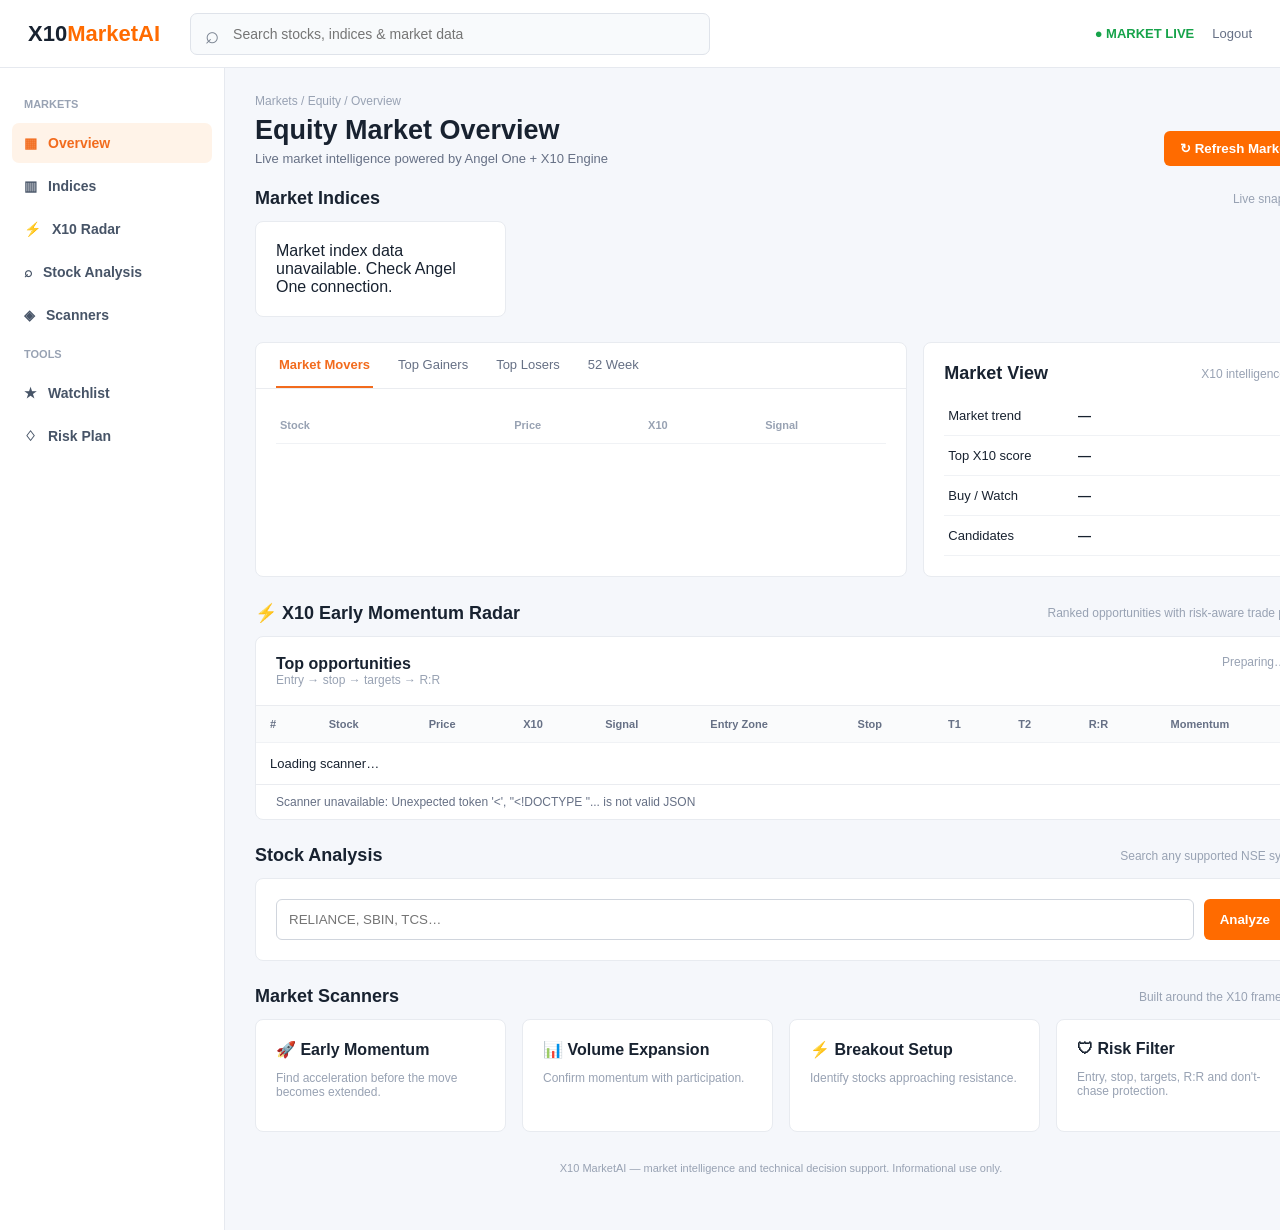
==== templates/index.html @ f9ea2cb7 "Redesign market overview UI with an Angel One-inspired equity-market layout" ====
<!DOCTYPE html>
<html lang="en">
<head>
<meta charset="UTF-8">
<meta name="viewport" content="width=device-width,initial-scale=1.0">
<title>X10 MarketAI — Markets</title>
<style>
*{box-sizing:border-box}body{margin:0;font-family:Inter,Arial,sans-serif;background:#f5f7fb;color:#182230}.topbar{height:68px;background:#fff;border-bottom:1px solid #e6e9ef;display:flex;align-items:center;padding:0 28px;gap:30px;position:sticky;top:0;z-index:30}.brand{font-size:22px;font-weight:900;white-space:nowrap}.brand span{color:#ff6b00}.search{flex:1;max-width:520px;position:relative}.search input{width:100%;padding:12px 15px 12px 42px;border:1px solid #dfe3ea;border-radius:7px;background:#f8fafc;font-size:14px}.search:before{content:'⌕';position:absolute;left:15px;top:8px;font-size:24px;color:#7b8492}.top-actions{display:flex;align-items:center;gap:18px;margin-left:auto;font-size:13px}.live{color:#16a34a;font-weight:800}.logout{color:#667085;text-decoration:none}.layout{display:grid;grid-template-columns:225px 1fr;min-height:calc(100vh - 68px)}.sidebar{background:#fff;border-right:1px solid #e6e9ef;padding:20px 12px}.nav-title{font-size:11px;text-transform:uppercase;color:#98a2b3;font-weight:800;padding:10px 12px}.nav a{display:flex;gap:11px;padding:12px;border-radius:7px;color:#475467;text-decoration:none;font-size:14px;font-weight:650;margin:3px 0}.nav a.active,.nav a:hover{background:#fff3e8;color:#f26b1d}.main{padding:26px 30px;max-width:1600px;width:100%;margin:auto}.crumb{font-size:12px;color:#98a2b3;margin-bottom:7px}.title-row{display:flex;align-items:end;justify-content:space-between;margin-bottom:22px}.title-row h1{font-size:27px;margin:0}.sub{color:#667085;font-size:13px;margin-top:5px}.btn{border:0;border-radius:6px;padding:10px 16px;background:#ff6b00;color:#fff;font-weight:800;cursor:pointer}.grid{display:grid;gap:16px}.indices{grid-template-columns:repeat(4,1fr)}.card{background:#fff;border:1px solid #e8ebf0;border-radius:8px}.index{padding:18px;cursor:pointer}.index:hover{border-color:#ffb27d;box-shadow:0 5px 20px rgba(31,41,55,.06)}.index-name{font-size:13px;font-weight:750;color:#475467}.index-price{font-size:23px;font-weight:850;margin:12px 0 5px}.change{font-size:13px;font-weight:800}.positive{color:#159447}.negative{color:#d92d20}.neutral{color:#667085}.index-foot{border-top:1px solid #f0f2f5;margin-top:14px;padding-top:11px;display:flex;justify-content:space-between;font-size:11px;color:#667085}.section{margin-top:25px}.section-head{display:flex;justify-content:space-between;align-items:center;margin-bottom:12px}.section-head h2{font-size:18px;margin:0}.muted{font-size:12px;color:#98a2b3}.market-grid{grid-template-columns:1.7fr 1fr}.panel{padding:20px}.tabs{display:flex;gap:22px;border-bottom:1px solid #eaecf0;margin:-20px -20px 18px;padding:0 20px}.tabs span{padding:14px 3px;font-size:13px;color:#667085;cursor:pointer}.tabs span.active{color:#f26b1d;border-bottom:2px solid #f26b1d;font-weight:800}.mini-list{display:grid;gap:0}.mini-row{display:grid;grid-template-columns:1.4fr .8fr .7fr .7fr;padding:12px 4px;border-bottom:1px solid #f0f2f5;font-size:13px;align-items:center}.mini-row.head{font-size:11px;color:#98a2b3;font-weight:700}.rank{font-weight:800}.x10{background:#fff;border:1px solid #e8ebf0;border-radius:8px;overflow:hidden}.x10-head{display:flex;justify-content:space-between;padding:18px 20px;border-bottom:1px solid #eaecf0}.x10-head h2{margin:0;font-size:18px}.table-wrap{overflow:auto}.table{width:100%;border-collapse:collapse;min-width:1050px}.table th{background:#fafbfc;color:#667085;font-size:11px;text-align:left;padding:12px 14px;font-weight:750}.table td{padding:13px 14px;border-top:1px solid #f0f2f5;font-size:13px;white-space:nowrap}.table tr:hover{background:#fffaf6}.stock{font-weight:800}.score{font-weight:900}.signal{font-weight:800}.buy{color:#159447}.watch{color:#b54708}.avoid{color:#d92d20}.wait{color:#6941c6}.price{font-weight:750}.entry{color:#2563eb;font-weight:750}.stop{color:#d92d20;font-weight:750}.target{color:#159447;font-weight:750}.scan-status{padding:10px 20px;color:#667085;font-size:12px;border-top:1px solid #eaecf0}.analysis{display:none}.analysis-grid{display:grid;grid-template-columns:repeat(4,1fr);gap:12px}.metric{padding:15px;background:#fafbfc;border:1px solid #eef0f3;border-radius:7px}.metric label{display:block;color:#98a2b3;font-size:11px;margin-bottom:7px}.metric b{font-size:17px}.trade{display:grid;grid-template-columns:repeat(6,1fr);gap:10px;margin:15px 0}.trade div{padding:14px;background:#fff8f2;border:1px solid #ffe1cb;border-radius:7px}.trade small{display:block;color:#667085;font-size:11px}.trade b{display:block;margin-top:5px}.chart{height:150px;background:#fafbfc;border-radius:7px;padding:10px;margin-top:12px}.searchbox{display:flex;gap:10px}.searchbox input{flex:1;padding:12px;border:1px solid #d0d5dd;border-radius:6px}.footer{text-align:center;color:#98a2b3;font-size:11px;padding:30px}
@media(max-width:1100px){.indices{grid-template-columns:repeat(2,1fr)}.market-grid{grid-template-columns:1fr}.layout{grid-template-columns:75px 1fr}.sidebar .label,.nav-title{display:none}.nav a{justify-content:center;font-size:19px}.analysis-grid{grid-template-columns:repeat(2,1fr)}.trade{grid-template-columns:repeat(3,1fr)}}
@media(max-width:700px){.topbar{padding:0 14px;gap:12px}.topbar .search{display:none}.brand{font-size:18px}.layout{display:block}.sidebar{display:none}.main{padding:18px 12px}.indices{grid-template-columns:1fr}.title-row{align-items:start;gap:12px;flex-direction:column}.analysis-grid,.trade{grid-template-columns:1fr}.top-actions{gap:8px}}
</style>
</head>
<body>
<header class="topbar"><div class="brand">X10<span>MarketAI</span></div><div class="search"><input id="global-search" placeholder="Search stocks, indices & market data" onkeydown="if(event.key==='Enter')quickAnalyze()"></div><div class="top-actions"><span id="market-live" class="live">● MARKET LIVE</span><a class="logout" href="/logout">Logout</a></div></header>
<div class="layout">
<aside class="sidebar"><div class="nav-title">Markets</div><nav class="nav"><a class="active" href="#overview">▦ <span class="label">Overview</span></a><a href="#indices">▥ <span class="label">Indices</span></a><a href="#x10">⚡ <span class="label">X10 Radar</span></a><a href="#analysis">⌕ <span class="label">Stock Analysis</span></a><a href="#scanners">◈ <span class="label">Scanners</span></a></nav><div class="nav-title">Tools</div><nav class="nav"><a href="#watchlist">★ <span class="label">Watchlist</span></a><a href="#risk">♢ <span class="label">Risk Plan</span></a></nav></aside>
<main class="main" id="overview">
<div class="crumb">Markets / Equity / Overview</div><div class="title-row"><div><h1>Equity Market Overview</h1><div class="sub">Live market intelligence powered by Angel One + X10 Engine</div></div><button class="btn" onclick="refreshAll()">↻ Refresh Market</button></div>
<section id="indices"><div class="section-head"><h2>Market Indices</h2><span class="muted">Live snapshot</span></div><div id="indices-box" class="grid indices"><div class="card index"><div class="index-name">Loading market data…</div></div></div></section>
<section class="section market-grid grid"><div class="card panel"><div class="tabs"><span class="active">Market Movers</span><span>Top Gainers</span><span>Top Losers</span><span>52 Week</span></div><div id="movers" class="mini-list"><div class="mini-row head"><span>Stock</span><span>Price</span><span>X10</span><span>Signal</span></div></div></div><div class="card panel" id="watchlist"><div class="section-head"><h2>Market View</h2><span class="muted">X10 intelligence</span></div><div id="market-view"><div class="mini-row"><span>Market trend</span><b>—</b></div><div class="mini-row"><span>Top X10 score</span><b>—</b></div><div class="mini-row"><span>Buy / Watch</span><b>—</b></div><div class="mini-row"><span>Candidates</span><b>—</b></div></div></div></section>
<section class="section" id="x10"><div class="section-head"><h2>⚡ X10 Early Momentum Radar</h2><span class="muted">Ranked opportunities with risk-aware trade plans</span></div><div class="x10"><div class="x10-head"><div><b>Top opportunities</b><div class="muted">Entry → stop → targets → R:R</div></div><span id="x10-count" class="muted">Preparing…</span></div><div class="table-wrap"><table class="table"><thead><tr><th>#</th><th>Stock</th><th>Price</th><th>X10</th><th>Signal</th><th>Entry Zone</th><th>Stop</th><th>T1</th><th>T2</th><th>R:R</th><th>Momentum</th></tr></thead><tbody id="x10-body"><tr><td colspan="11">Loading scanner…</td></tr></tbody></table></div><div id="scan-status" class="scan-status">Connecting to market scanner…</div></div></section>
<section class="section" id="analysis"><div class="section-head"><h2>Stock Analysis</h2><span class="muted">Search any supported NSE symbol</span></div><div class="card panel"><div class="searchbox"><input id="symbol" placeholder="RELIANCE, SBIN, TCS…" onkeydown="if(event.key==='Enter')analyzeStock()"><button class="btn" onclick="analyzeStock()">Analyze</button></div><div id="analysis-error" class="muted" style="display:none;margin-top:10px"></div><div id="analysis-content" class="analysis"></div></div></section>
<section class="section" id="scanners"><div class="section-head"><h2>Market Scanners</h2><span class="muted">Built around the X10 framework</span></div><div class="grid indices"><div class="card panel"><b>🚀 Early Momentum</b><p class="muted">Find acceleration before the move becomes extended.</p></div><div class="card panel"><b>📊 Volume Expansion</b><p class="muted">Confirm momentum with participation.</p></div><div class="card panel"><b>⚡ Breakout Setup</b><p class="muted">Identify stocks approaching resistance.</p></div><div class="card panel" id="risk"><b>🛡 Risk Filter</b><p class="muted">Entry, stop, targets, R:R and don't-chase protection.</p></div></div></section>
<div class="footer">X10 MarketAI — market intelligence and technical decision support. Informational use only.</div>
</main></div>
<script>
let stocks=[];const num=v=>Number.isFinite(Number(v))?Number(v).toFixed(2):'—';const cls=s=>{s=String(s||'').toUpperCase();return s.includes('BUY')?'buy':s.includes('WATCH')?'watch':s.includes('DON')?'wait':'avoid'};const bias=s=>String(s||'').toUpperCase()==='BULLISH'?'positive':String(s||'').toUpperCase()==='BEARISH'?'negative':'neutral';
function renderIndices(list){const box=document.getElementById('indices-box');box.innerHTML='';(list||[]).forEach(i=>{const d=document.createElement('div');d.className='card index';d.onclick=()=>showIndex(i);d.innerHTML=`<div class="index-name">${i.name||'Index'}</div><div class="index-price">${num(i.price)}</div><div class="change ${i.change>=0?'positive':'negative'}">${i.change>=0?'+':''}${num(i.change)} (${i.change_percent>=0?'+':''}${num(i.change_percent)}%)</div><div class="index-foot"><span>S ${num(i.support)}</span><span>R ${num(i.resistance)}</span><b class="${bias(i.bias)}">${i.bias||'—'}</b></div>`;box.appendChild(d)});if(!list?.length)box.innerHTML='<div class="card panel">Market index data unavailable. Check Angel One connection.</div>'}
function showIndex(i){document.getElementById('analysis-content').style.display='block';document.getElementById('analysis-content').innerHTML=`<h2>${i.name}</h2><div class="trade"><div><small>Current</small><b>${num(i.price)}</b></div><div><small>Change</small><b>${num(i.change)}</b></div><div><small>Support</small><b>${num(i.support)}</b></div><div><small>Resistance</small><b>${num(i.resistance)}</b></div><div><small>Bias</small><b class="${bias(i.bias)}">${i.bias||'NEUTRAL'}</b></div><div><small>Range</small><b>${num(Number(i.resistance)-Number(i.support))}</b></div></div><div class="chart"><b>Market Range</b><div style="margin-top:50px;border-top:4px solid #ffb27d;position:relative"><span style="position:absolute;left:2%;top:-11px">S</span><span style="position:absolute;left:48%;top:-11px">Current</span><span style="position:absolute;right:2%;top:-11px">R</span></div></div>`;document.getElementById('analysis').scrollIntoView({behavior:'smooth'})}
function renderStocks(list){stocks=list||[];const body=document.getElementById('x10-body');body.innerHTML='';stocks.slice(0,30).forEach((s,i)=>{const r=document.createElement('tr');r.onclick=()=>showStock(s);r.innerHTML=`<td>${i+1}</td><td><span class="stock">${s.name||s.symbol}</span><br><span class="muted">${s.symbol}</span></td><td class="price">₹${num(s.price)}</td><td class="score">${num(s.x10_score)}</td><td class="signal ${cls(s.signal)}">${s.signal||'—'}</td><td class="entry">₹${num(s.entry_low)}–₹${num(s.entry_high)}</td><td class="stop">₹${num(s.stop_loss)}</td><td class="target">₹${num(s.target_1||s.target)}</td><td class="target">₹${num(s.target_2)}</td><td>${num(s.risk_reward)}</td><td>${s.momentum||'—'}</td>`;body.appendChild(r)});document.getElementById('x10-count').textContent=`${stocks.length} candidates`;document.getElementById('movers').innerHTML='<div class="mini-row head"><span>Stock</span><span>Price</span><span>X10</span><span>Signal</span></div>'+stocks.slice(0,8).map(s=>`<div class="mini-row" style="cursor:pointer" data-symbol="${s.symbol}"><span class="rank">${s.symbol}</span><span>₹${num(s.price)}</span><span>${num(s.x10_score)}</span><span class="${cls(s.signal)}">${s.signal||'—'}</span></div>`).join('');document.querySelectorAll('#movers .mini-row[data-symbol]').forEach((row,i)=>row.onclick=()=>showStock(stocks[i]));document.getElementById('market-view').innerHTML=`<div class="mini-row"><span>Market trend</span><b>${stocks.filter(s=>String(s.trend).includes('Bullish')).length>stocks.length/2?'Bullish':'Mixed'}</b></div><div class="mini-row"><span>Top X10 score</span><b>${stocks.length?num(Math.max(...stocks.map(s=>Number(s.x10_score)||0))):'—'}</b></div><div class="mini-row"><span>Buy / Watch</span><b>${stocks.filter(s=>String(s.signal).includes('BUY')).length} / ${stocks.filter(s=>String(s.signal).includes('WATCH')).length}</b></div><div class="mini-row"><span>Candidates</span><b>${stocks.length}</b></div>`}
function showStock(s){document.getElementById('analysis-content').style.display='block';const fields=[['X10 Score',s.x10_score],['Technical Score',s.technical_score],['RSI',s.rsi],['MACD',s.macd],['ADX',s.adx],['Volume Ratio',s.volume_ratio],['Support',s.support],['Resistance',s.resistance]];document.getElementById('analysis-content').innerHTML=`<h2>${s.name||s.symbol} <span class="${cls(s.signal)}" style="font-size:13px">${s.signal||''}</span></h2><div class="muted">${s.symbol} · ${s.trend||'Neutral'} · ${s.momentum||'Neutral'}</div><div class="trade"><div><small>Entry Zone</small><b>₹${num(s.entry_low)}–₹${num(s.entry_high)}</b></div><div><small>Stop Loss</small><b>₹${num(s.stop_loss)}</b></div><div><small>Target 1</small><b>₹${num(s.target_1||s.target)}</b></div><div><small>Target 2</small><b>₹${num(s.target_2)}</b></div><div><small>Risk / Reward</small><b>${num(s.risk_reward)}</b></div><div><small>Don't Chase</small><b>${s.dont_chase?'YES':'NO'}</b></div></div><div class="analysis-grid">${fields.map(x=>`<div class="metric"><label>${x[0]}</label><b>${typeof x[1]==='number'?num(x[1]):x[1]||'—'}</b></div>`).join('')}</div><div class="chart" id="stock-chart">Loading historical chart…</div>`;document.getElementById('analysis').scrollIntoView({behavior:'smooth'});loadChart(s.symbol)}
async function loadChart(symbol){try{const r=await fetch('/api/historical/'+encodeURIComponent(symbol));const j=await r.json();const d=j.data||[];if(d.length<2)throw 0;const c=d.slice(-80).map(x=>Number(x[4])).filter(Number.isFinite),min=Math.min(...c),max=Math.max(...c),span=Math.max(max-min,.01),pts=c.map((v,i)=>`${i/(c.length-1)*100},${100-((v-min)/span)*88-6}`).join(' ');document.getElementById('stock-chart').innerHTML=`<b>Historical Price</b><svg viewBox="0 0 100 100" preserveAspectRatio="none" style="width:100%;height:120px;margin-top:12px"><polyline points="${pts}" fill="none" stroke="#ff6b00" stroke-width="1.6" vector-effect="non-scaling-stroke"/></svg>`}catch(e){document.getElementById('stock-chart').innerHTML='<span class="muted">Historical chart unavailable for this symbol.</span>'}}
async function loadIndices(){try{const r=await fetch('/api/indices');const j=await r.json();renderIndices(j.indices||[])}catch(e){renderIndices([])}}
async function loadScan(){const st=document.getElementById('scan-status');st.textContent='Scanning market…';try{const t=Date.now(),r=await fetch('/api/scan'),j=await r.json();if(!j.success)throw new Error(j.message||'Scanner unavailable');renderStocks(j.stocks||[]);st.textContent=`Scan completed in ${j.time_seconds?Number(j.time_seconds).toFixed(1):((Date.now()-t)/1000).toFixed(1)}s · ${j.scanned||0} scanned · ${j.successful||0} analyzed`;}catch(e){st.textContent='Scanner unavailable: '+e.message}}
async function refreshAll(){document.getElementById('market-live').textContent='● REFRESHING';await Promise.all([loadIndices(),loadScan()]);document.getElementById('market-live').textContent='● MARKET LIVE'}
async function analyzeStock(){const s=document.getElementById('symbol').value.trim().toUpperCase(),err=document.getElementById('analysis-error');err.style.display='none';if(!s)return;try{const r=await fetch('/api/analyze/'+encodeURIComponent(s));const j=await r.json();if(!r.ok||j.status!=='success')throw new Error(j.message||'Analysis failed');const a=j.data?.analysis||{},c=j.data?.company||{};showStock({symbol:s,name:c.name||s,signal:a.signal||a.decision,x10_score:a.x10_score||a.score,technical_score:a.technical_score,rsi:a.rsi,macd:a.macd,adx:a.adx,volume_ratio:a.volume_ratio,support:a.support,resistance:a.resistance,entry_low:a.entry_low,entry_high:a.entry_high,stop_loss:a.stop_loss,target:a.target,target_1:a.target_1,target_2:a.target_2,risk_reward:a.risk_reward,dont_chase:a.dont_chase,trend:a.trend,momentum:a.momentum});}catch(e){err.textContent=e.message;err.style.display='block'}}
function quickAnalyze(){const v=document.getElementById('global-search').value.trim();if(v){document.getElementById('symbol').value=v;document.getElementById('analysis').scrollIntoView({behavior:'smooth'});analyzeStock()}}
refreshAll();
</script>
</body>
</html>
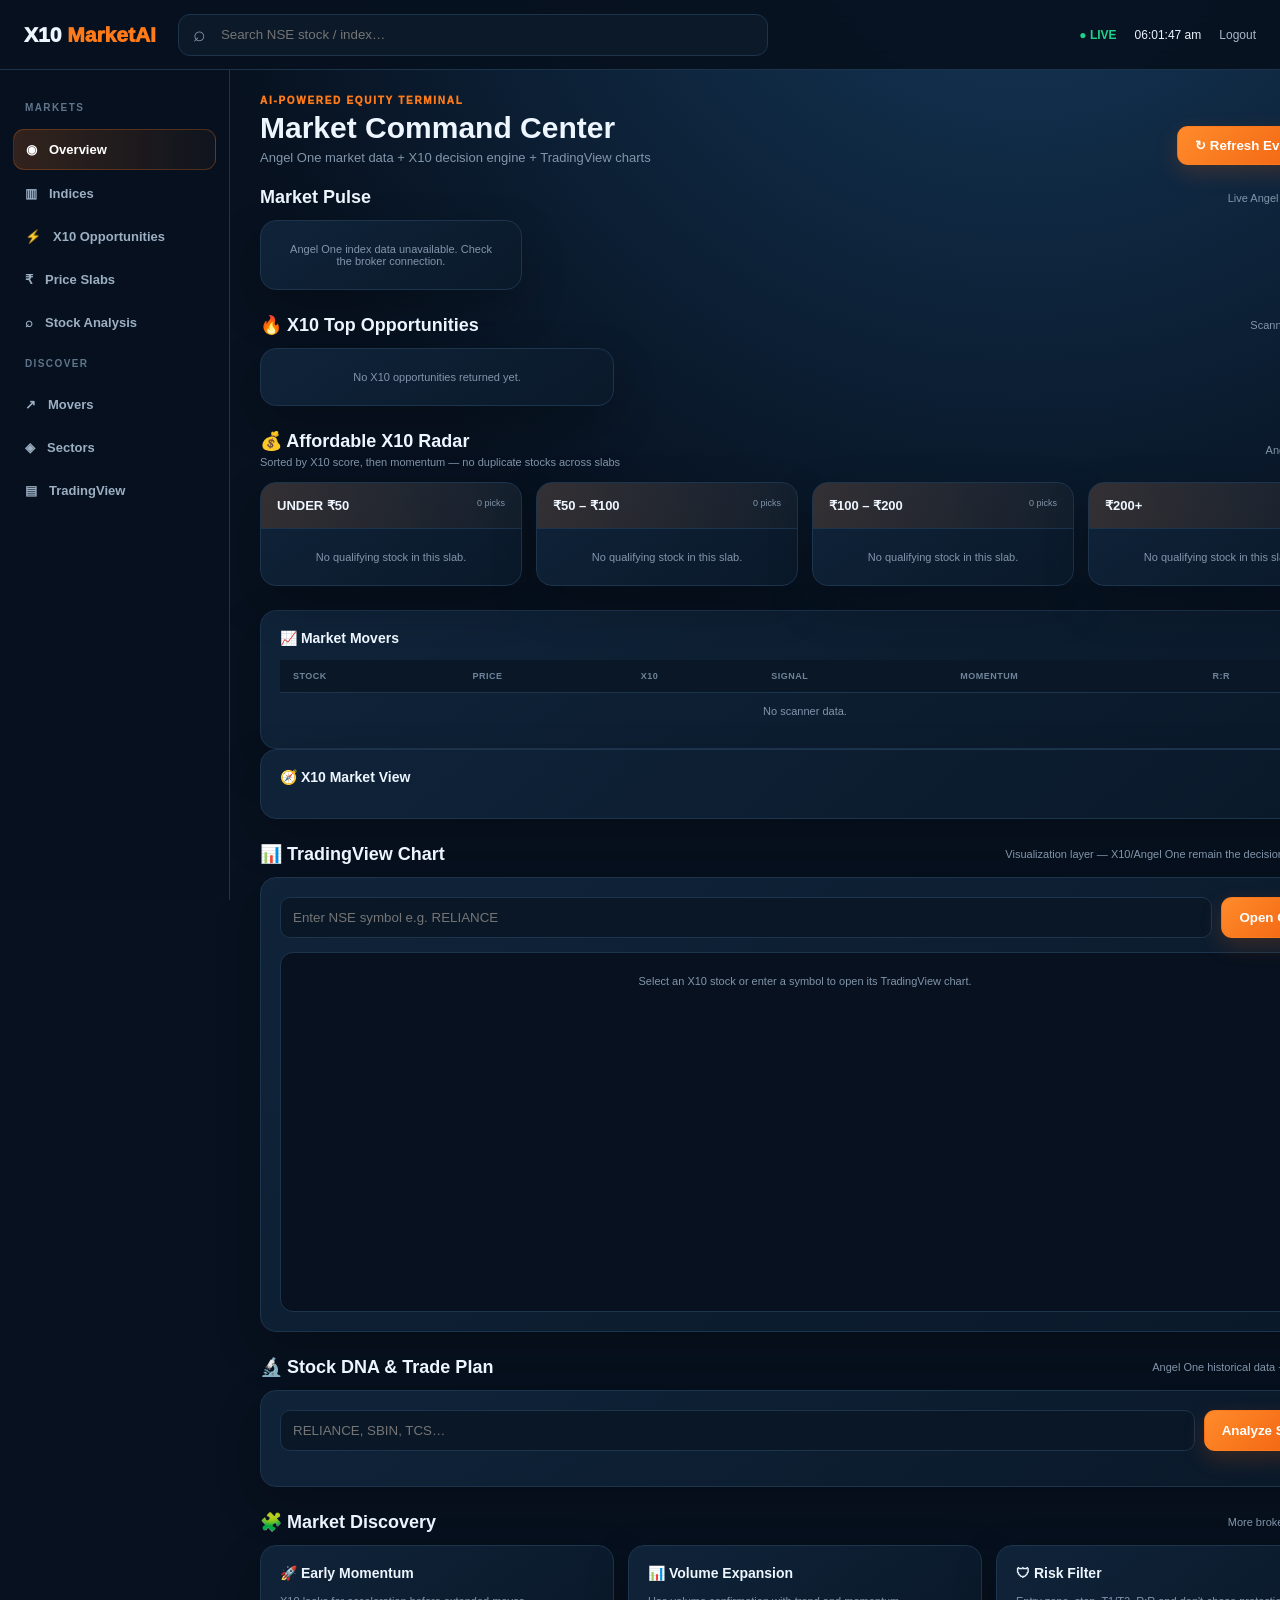
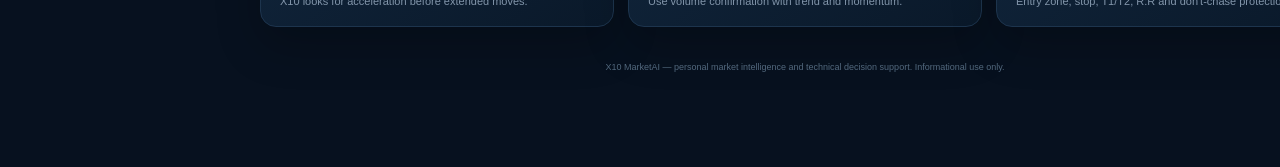
==== commit 256bc817: "Redesign X10 dashboard command center with affordable price slabs and TradingView chart layer" ====
--- a/templates/index.html
+++ b/templates/index.html
@@ -3,39 +3,47 @@
 <head>
 <meta charset="UTF-8">
 <meta name="viewport" content="width=device-width,initial-scale=1.0">
-<title>X10 MarketAI — Markets</title>
+<title>X10 MarketAI — Command Center</title>
+<script src="https://s3.tradingview.com/tv.js"></script>
 <style>
-*{box-sizing:border-box}body{margin:0;font-family:Inter,Arial,sans-serif;background:#f5f7fb;color:#182230}.topbar{height:68px;background:#fff;border-bottom:1px solid #e6e9ef;display:flex;align-items:center;padding:0 28px;gap:30px;position:sticky;top:0;z-index:30}.brand{font-size:22px;font-weight:900;white-space:nowrap}.brand span{color:#ff6b00}.search{flex:1;max-width:520px;position:relative}.search input{width:100%;padding:12px 15px 12px 42px;border:1px solid #dfe3ea;border-radius:7px;background:#f8fafc;font-size:14px}.search:before{content:'⌕';position:absolute;left:15px;top:8px;font-size:24px;color:#7b8492}.top-actions{display:flex;align-items:center;gap:18px;margin-left:auto;font-size:13px}.live{color:#16a34a;font-weight:800}.logout{color:#667085;text-decoration:none}.layout{display:grid;grid-template-columns:225px 1fr;min-height:calc(100vh - 68px)}.sidebar{background:#fff;border-right:1px solid #e6e9ef;padding:20px 12px}.nav-title{font-size:11px;text-transform:uppercase;color:#98a2b3;font-weight:800;padding:10px 12px}.nav a{display:flex;gap:11px;padding:12px;border-radius:7px;color:#475467;text-decoration:none;font-size:14px;font-weight:650;margin:3px 0}.nav a.active,.nav a:hover{background:#fff3e8;color:#f26b1d}.main{padding:26px 30px;max-width:1600px;width:100%;margin:auto}.crumb{font-size:12px;color:#98a2b3;margin-bottom:7px}.title-row{display:flex;align-items:end;justify-content:space-between;margin-bottom:22px}.title-row h1{font-size:27px;margin:0}.sub{color:#667085;font-size:13px;margin-top:5px}.btn{border:0;border-radius:6px;padding:10px 16px;background:#ff6b00;color:#fff;font-weight:800;cursor:pointer}.grid{display:grid;gap:16px}.indices{grid-template-columns:repeat(4,1fr)}.card{background:#fff;border:1px solid #e8ebf0;border-radius:8px}.index{padding:18px;cursor:pointer}.index:hover{border-color:#ffb27d;box-shadow:0 5px 20px rgba(31,41,55,.06)}.index-name{font-size:13px;font-weight:750;color:#475467}.index-price{font-size:23px;font-weight:850;margin:12px 0 5px}.change{font-size:13px;font-weight:800}.positive{color:#159447}.negative{color:#d92d20}.neutral{color:#667085}.index-foot{border-top:1px solid #f0f2f5;margin-top:14px;padding-top:11px;display:flex;justify-content:space-between;font-size:11px;color:#667085}.section{margin-top:25px}.section-head{display:flex;justify-content:space-between;align-items:center;margin-bottom:12px}.section-head h2{font-size:18px;margin:0}.muted{font-size:12px;color:#98a2b3}.market-grid{grid-template-columns:1.7fr 1fr}.panel{padding:20px}.tabs{display:flex;gap:22px;border-bottom:1px solid #eaecf0;margin:-20px -20px 18px;padding:0 20px}.tabs span{padding:14px 3px;font-size:13px;color:#667085;cursor:pointer}.tabs span.active{color:#f26b1d;border-bottom:2px solid #f26b1d;font-weight:800}.mini-list{display:grid;gap:0}.mini-row{display:grid;grid-template-columns:1.4fr .8fr .7fr .7fr;padding:12px 4px;border-bottom:1px solid #f0f2f5;font-size:13px;align-items:center}.mini-row.head{font-size:11px;color:#98a2b3;font-weight:700}.rank{font-weight:800}.x10{background:#fff;border:1px solid #e8ebf0;border-radius:8px;overflow:hidden}.x10-head{display:flex;justify-content:space-between;padding:18px 20px;border-bottom:1px solid #eaecf0}.x10-head h2{margin:0;font-size:18px}.table-wrap{overflow:auto}.table{width:100%;border-collapse:collapse;min-width:1050px}.table th{background:#fafbfc;color:#667085;font-size:11px;text-align:left;padding:12px 14px;font-weight:750}.table td{padding:13px 14px;border-top:1px solid #f0f2f5;font-size:13px;white-space:nowrap}.table tr:hover{background:#fffaf6}.stock{font-weight:800}.score{font-weight:900}.signal{font-weight:800}.buy{color:#159447}.watch{color:#b54708}.avoid{color:#d92d20}.wait{color:#6941c6}.price{font-weight:750}.entry{color:#2563eb;font-weight:750}.stop{color:#d92d20;font-weight:750}.target{color:#159447;font-weight:750}.scan-status{padding:10px 20px;color:#667085;font-size:12px;border-top:1px solid #eaecf0}.analysis{display:none}.analysis-grid{display:grid;grid-template-columns:repeat(4,1fr);gap:12px}.metric{padding:15px;background:#fafbfc;border:1px solid #eef0f3;border-radius:7px}.metric label{display:block;color:#98a2b3;font-size:11px;margin-bottom:7px}.metric b{font-size:17px}.trade{display:grid;grid-template-columns:repeat(6,1fr);gap:10px;margin:15px 0}.trade div{padding:14px;background:#fff8f2;border:1px solid #ffe1cb;border-radius:7px}.trade small{display:block;color:#667085;font-size:11px}.trade b{display:block;margin-top:5px}.chart{height:150px;background:#fafbfc;border-radius:7px;padding:10px;margin-top:12px}.searchbox{display:flex;gap:10px}.searchbox input{flex:1;padding:12px;border:1px solid #d0d5dd;border-radius:6px}.footer{text-align:center;color:#98a2b3;font-size:11px;padding:30px}
-@media(max-width:1100px){.indices{grid-template-columns:repeat(2,1fr)}.market-grid{grid-template-columns:1fr}.layout{grid-template-columns:75px 1fr}.sidebar .label,.nav-title{display:none}.nav a{justify-content:center;font-size:19px}.analysis-grid{grid-template-columns:repeat(2,1fr)}.trade{grid-template-columns:repeat(3,1fr)}}
-@media(max-width:700px){.topbar{padding:0 14px;gap:12px}.topbar .search{display:none}.brand{font-size:18px}.layout{display:block}.sidebar{display:none}.main{padding:18px 12px}.indices{grid-template-columns:1fr}.title-row{align-items:start;gap:12px;flex-direction:column}.analysis-grid,.trade{grid-template-columns:1fr}.top-actions{gap:8px}}
+:root{--bg:#07111f;--panel:#0d1b2d;--panel2:#10243a;--line:#1d344d;--text:#edf5ff;--muted:#8295aa;--orange:#ff7a18;--green:#20d18b;--red:#ff5d6c;--blue:#48a7ff;--yellow:#ffd166;--shadow:0 18px 45px rgba(0,0,0,.24)}
+*{box-sizing:border-box}html{scroll-behavior:smooth}body{margin:0;background:radial-gradient(circle at 80% -10%,#163b5e 0,#07111f 38%),var(--bg);color:var(--text);font-family:Inter,Segoe UI,Arial,sans-serif}.top{height:70px;display:flex;align-items:center;gap:22px;padding:0 24px;border-bottom:1px solid var(--line);background:rgba(7,17,31,.92);backdrop-filter:blur(16px);position:sticky;top:0;z-index:50}.logo{font-size:21px;font-weight:950;white-space:nowrap}.logo i{font-style:normal;color:var(--orange)}.search{flex:1;max-width:590px;position:relative}.search input{width:100%;height:42px;padding:0 16px 0 42px;border:1px solid var(--line);border-radius:12px;background:#0b1929;color:var(--text);outline:none}.search:before{content:'⌕';position:absolute;left:15px;top:8px;font-size:21px;color:var(--muted);z-index:1}.topright{margin-left:auto;display:flex;align-items:center;gap:18px;font-size:12px}.live{color:var(--green);font-weight:900}.logout{color:#a8b7c8;text-decoration:none}.layout{display:grid;grid-template-columns:230px 1fr;min-height:calc(100vh - 70px)}.side{border-right:1px solid var(--line);background:rgba(7,17,31,.72);padding:20px 13px;position:sticky;top:70px;height:calc(100vh - 70px)}.navtitle{font-size:10px;letter-spacing:1.4px;color:#5f758c;font-weight:900;padding:12px}.nav a{display:flex;gap:12px;align-items:center;color:#9cafc3;text-decoration:none;padding:12px;border-radius:11px;margin:4px 0;font-size:13px;font-weight:750}.nav a:hover,.nav a.active{background:linear-gradient(90deg,rgba(255,122,24,.18),rgba(255,122,24,.04));color:#fff;border:1px solid rgba(255,122,24,.25)}.main{padding:25px 30px 60px;max-width:1750px;width:100%;margin:auto}.hero{display:flex;justify-content:space-between;align-items:flex-end;margin-bottom:22px}.eyebrow{font-size:10px;color:var(--orange);letter-spacing:1.7px;font-weight:950;text-transform:uppercase}.hero h1{font-size:30px;margin:5px 0}.hero p{color:var(--muted);font-size:13px;margin:0}.btn{border:1px solid rgba(255,122,24,.5);background:linear-gradient(135deg,#ff8b2b,#ef5b0b);color:#fff;border-radius:11px;padding:11px 17px;font-weight:900;cursor:pointer;box-shadow:0 8px 22px rgba(255,102,0,.18)}.grid{display:grid;gap:14px}.indices{grid-template-columns:repeat(4,1fr)}.card{background:linear-gradient(145deg,rgba(16,36,58,.96),rgba(10,25,42,.96));border:1px solid var(--line);border-radius:16px;box-shadow:var(--shadow)}.index{padding:18px;cursor:pointer;position:relative;overflow:hidden}.index:after{content:'';position:absolute;width:100px;height:100px;right:-50px;top:-50px;border-radius:50%;background:rgba(72,167,255,.08)}.index:hover{transform:translateY(-2px);border-color:#315b7e}.iname{font-size:12px;color:#a9b9ca;font-weight:800}.iprice{font-size:24px;font-weight:950;margin:12px 0 4px}.change{font-size:12px;font-weight:900}.pos{color:var(--green)}.neg{color:var(--red)}.neu{color:var(--muted)}.ifoot{display:flex;justify-content:space-between;border-top:1px solid var(--line);margin-top:14px;padding-top:10px;color:#71869c;font-size:10px}.ifoot b{font-size:10px}.section{margin-top:24px}.sectionhead{display:flex;justify-content:space-between;align-items:center;margin-bottom:12px}.sectionhead h2{margin:0;font-size:18px}.hint{color:var(--muted);font-size:11px}.command{grid-template-columns:1.55fr .85fr}.panel{padding:19px}.paneltitle{font-weight:900;font-size:14px;margin-bottom:14px}.hero3{grid-template-columns:repeat(3,1fr)}.op{padding:17px;position:relative;overflow:hidden}.op .rank{position:absolute;right:14px;top:12px;font-size:11px;color:var(--orange);font-weight:950}.op h3{margin:0;font-size:16px}.op .small{font-size:10px;color:var(--muted)}.opprice{font-size:25px;font-weight:950;margin:10px 0 2px}.pill{display:inline-block;border-radius:999px;padding:4px 8px;font-size:9px;font-weight:950;background:rgba(32,209,139,.12);color:var(--green);border:1px solid rgba(32,209,139,.2)}.pill.red{background:rgba(255,93,108,.1);color:var(--red)}.pill.yellow{background:rgba(255,209,102,.1);color:var(--yellow)}.tradebar{display:grid;grid-template-columns:repeat(4,1fr);gap:6px;margin-top:13px}.tradebar div{background:#091727;border:1px solid #18314a;border-radius:8px;padding:8px}.tradebar small{display:block;color:#6f849a;font-size:8px}.tradebar b{font-size:11px}.slabs{grid-template-columns:repeat(4,1fr)}.slab{padding:0;overflow:hidden}.slabhead{padding:15px 16px;background:linear-gradient(90deg,rgba(255,122,24,.15),rgba(255,122,24,.03));border-bottom:1px solid var(--line);display:flex;justify-content:space-between}.slabhead b{font-size:13px}.slabhead span{font-size:9px;color:var(--muted)}.stockrow{padding:12px 14px;border-bottom:1px solid rgba(29,52,77,.65);display:grid;grid-template-columns:1fr auto;gap:5px;cursor:pointer}.stockrow:hover{background:rgba(255,255,255,.025)}.stockrow:last-child{border-bottom:0}.sname{font-size:11px;font-weight:900}.smeta{font-size:9px;color:var(--muted);margin-top:3px}.sright{text-align:right}.sprice{font-size:12px;font-weight:900}.score{font-size:9px;color:var(--orange);font-weight:950}.tablebox{overflow:auto}.table{width:100%;border-collapse:collapse;min-width:1050px}.table th{text-align:left;color:#6f849a;font-size:9px;letter-spacing:.5px;padding:11px 13px;background:#0a1727}.table td{padding:12px 13px;border-top:1px solid var(--line);font-size:11px;white-space:nowrap}.table tr:hover{background:rgba(255,122,24,.035);cursor:pointer}.green{color:var(--green);font-weight:900}.orange{color:var(--orange);font-weight:900}.red{color:var(--red);font-weight:900}.blue{color:var(--blue);font-weight:900}.metrics{grid-template-columns:repeat(4,1fr)}.metric{padding:15px}.metric label{display:block;color:#70869d;font-size:9px;text-transform:uppercase;letter-spacing:.6px}.metric b{font-size:18px;display:block;margin-top:7px}.breadth{display:grid;grid-template-columns:1fr 1fr;gap:12px}.bar{height:8px;background:#091727;border-radius:10px;overflow:hidden;margin-top:8px}.bar i{display:block;height:100%;background:linear-gradient(90deg,var(--green),#6df2ba);border-radius:10px}.chartbox{height:360px;border-radius:13px;overflow:hidden;background:#07111f;border:1px solid var(--line)}.searchbox{display:flex;gap:9px}.searchbox input{flex:1;background:#091727;color:#fff;border:1px solid var(--line);border-radius:10px;padding:12px;outline:none}.status{color:var(--muted);font-size:10px;padding-top:9px}.empty{padding:22px;color:var(--muted);text-align:center;font-size:11px}.footer{text-align:center;color:#52687d;font-size:9px;padding:35px}.hide{display:none!important}
+@media(max-width:1200px){.indices,.slabs{grid-template-columns:repeat(2,1fr)}.command{grid-template-columns:1fr}.hero3{grid-template-columns:1fr}.layout{grid-template-columns:76px 1fr}.side .label,.navtitle{display:none}.nav a{justify-content:center;font-size:18px}.metrics{grid-template-columns:repeat(2,1fr)}}
+@media(max-width:720px){.top{padding:0 13px}.top .search{display:none}.topright{gap:8px}.side{display:none}.layout{display:block}.main{padding:18px 12px 40px}.hero{align-items:flex-start;flex-direction:column;gap:12px}.hero h1{font-size:25px}.indices,.slabs,.metrics{grid-template-columns:1fr}.tradebar{grid-template-columns:repeat(2,1fr)}.chartbox{height:280px}}
 </style>
 </head>
 <body>
-<header class="topbar"><div class="brand">X10<span>MarketAI</span></div><div class="search"><input id="global-search" placeholder="Search stocks, indices & market data" onkeydown="if(event.key==='Enter')quickAnalyze()"></div><div class="top-actions"><span id="market-live" class="live">● MARKET LIVE</span><a class="logout" href="/logout">Logout</a></div></header>
-<div class="layout">
-<aside class="sidebar"><div class="nav-title">Markets</div><nav class="nav"><a class="active" href="#overview">▦ <span class="label">Overview</span></a><a href="#indices">▥ <span class="label">Indices</span></a><a href="#x10">⚡ <span class="label">X10 Radar</span></a><a href="#analysis">⌕ <span class="label">Stock Analysis</span></a><a href="#scanners">◈ <span class="label">Scanners</span></a></nav><div class="nav-title">Tools</div><nav class="nav"><a href="#watchlist">★ <span class="label">Watchlist</span></a><a href="#risk">♢ <span class="label">Risk Plan</span></a></nav></aside>
+<header class="top"><div class="logo">X10 <i>MarketAI</i></div><div class="search"><input id="global-search" placeholder="Search NSE stock / index…" onkeydown="if(event.key==='Enter')quickAnalyze()"></div><div class="topright"><span class="live">● LIVE</span><span id="clock">--:--</span><a class="logout" href="/logout">Logout</a></div></header>
+<div class="layout"><aside class="side"><div class="navtitle">MARKETS</div><nav class="nav"><a class="active" href="#overview">◉ <span class="label">Overview</span></a><a href="#indices">▥ <span class="label">Indices</span></a><a href="#opps">⚡ <span class="label">X10 Opportunities</span></a><a href="#slabs">₹ <span class="label">Price Slabs</span></a><a href="#analysis">⌕ <span class="label">Stock Analysis</span></a></nav><div class="navtitle">DISCOVER</div><nav class="nav"><a href="#movers">↗ <span class="label">Movers</span></a><a href="#sectors">◈ <span class="label">Sectors</span></a><a href="#chart">▤ <span class="label">TradingView</span></a></nav></aside>
 <main class="main" id="overview">
-<div class="crumb">Markets / Equity / Overview</div><div class="title-row"><div><h1>Equity Market Overview</h1><div class="sub">Live market intelligence powered by Angel One + X10 Engine</div></div><button class="btn" onclick="refreshAll()">↻ Refresh Market</button></div>
-<section id="indices"><div class="section-head"><h2>Market Indices</h2><span class="muted">Live snapshot</span></div><div id="indices-box" class="grid indices"><div class="card index"><div class="index-name">Loading market data…</div></div></div></section>
-<section class="section market-grid grid"><div class="card panel"><div class="tabs"><span class="active">Market Movers</span><span>Top Gainers</span><span>Top Losers</span><span>52 Week</span></div><div id="movers" class="mini-list"><div class="mini-row head"><span>Stock</span><span>Price</span><span>X10</span><span>Signal</span></div></div></div><div class="card panel" id="watchlist"><div class="section-head"><h2>Market View</h2><span class="muted">X10 intelligence</span></div><div id="market-view"><div class="mini-row"><span>Market trend</span><b>—</b></div><div class="mini-row"><span>Top X10 score</span><b>—</b></div><div class="mini-row"><span>Buy / Watch</span><b>—</b></div><div class="mini-row"><span>Candidates</span><b>—</b></div></div></div></section>
-<section class="section" id="x10"><div class="section-head"><h2>⚡ X10 Early Momentum Radar</h2><span class="muted">Ranked opportunities with risk-aware trade plans</span></div><div class="x10"><div class="x10-head"><div><b>Top opportunities</b><div class="muted">Entry → stop → targets → R:R</div></div><span id="x10-count" class="muted">Preparing…</span></div><div class="table-wrap"><table class="table"><thead><tr><th>#</th><th>Stock</th><th>Price</th><th>X10</th><th>Signal</th><th>Entry Zone</th><th>Stop</th><th>T1</th><th>T2</th><th>R:R</th><th>Momentum</th></tr></thead><tbody id="x10-body"><tr><td colspan="11">Loading scanner…</td></tr></tbody></table></div><div id="scan-status" class="scan-status">Connecting to market scanner…</div></div></section>
-<section class="section" id="analysis"><div class="section-head"><h2>Stock Analysis</h2><span class="muted">Search any supported NSE symbol</span></div><div class="card panel"><div class="searchbox"><input id="symbol" placeholder="RELIANCE, SBIN, TCS…" onkeydown="if(event.key==='Enter')analyzeStock()"><button class="btn" onclick="analyzeStock()">Analyze</button></div><div id="analysis-error" class="muted" style="display:none;margin-top:10px"></div><div id="analysis-content" class="analysis"></div></div></section>
-<section class="section" id="scanners"><div class="section-head"><h2>Market Scanners</h2><span class="muted">Built around the X10 framework</span></div><div class="grid indices"><div class="card panel"><b>🚀 Early Momentum</b><p class="muted">Find acceleration before the move becomes extended.</p></div><div class="card panel"><b>📊 Volume Expansion</b><p class="muted">Confirm momentum with participation.</p></div><div class="card panel"><b>⚡ Breakout Setup</b><p class="muted">Identify stocks approaching resistance.</p></div><div class="card panel" id="risk"><b>🛡 Risk Filter</b><p class="muted">Entry, stop, targets, R:R and don't-chase protection.</p></div></div></section>
-<div class="footer">X10 MarketAI — market intelligence and technical decision support. Informational use only.</div>
+<section class="hero"><div><div class="eyebrow">AI-POWERED EQUITY TERMINAL</div><h1>Market Command Center</h1><p>Angel One market data + X10 decision engine + TradingView charts</p></div><button class="btn" onclick="refreshAll()">↻ Refresh Everything</button></section>
+<section id="indices"><div class="sectionhead"><h2>Market Pulse</h2><span class="hint">Live Angel One snapshot</span></div><div id="indices-box" class="grid indices"><div class="card empty">Loading live market data…</div></div></section>
+<section class="section" id="opps"><div class="sectionhead"><h2>🔥 X10 Top Opportunities</h2><span id="x10-count" class="hint">Scanning…</span></div><div id="hero3" class="grid hero3"><div class="card empty">Finding early momentum candidates…</div></div></section>
+<section class="section" id="slabs"><div class="sectionhead"><div><h2>💰 Affordable X10 Radar</h2><span class="hint">Sorted by X10 score, then momentum — no duplicate stocks across slabs</span></div><span class="hint">Angel One prices</span></div><div id="slab-grid" class="grid slabs"></div></section>
+<section class="section command"><div class="card panel" id="movers"><div class="paneltitle">📈 Market Movers</div><div class="tablebox"><table class="table"><thead><tr><th>STOCK</th><th>PRICE</th><th>X10</th><th>SIGNAL</th><th>MOMENTUM</th><th>R:R</th></tr></thead><tbody id="movers-body"></tbody></table></div></div><div class="card panel"><div class="paneltitle">🧭 X10 Market View</div><div id="market-view" class="grid metrics"></div></div></section>
+<section class="section" id="chart"><div class="sectionhead"><h2>📊 TradingView Chart</h2><span class="hint">Visualization layer — X10/Angel One remain the decision data sources</span></div><div class="card panel"><div class="searchbox"><input id="tv-symbol" placeholder="Enter NSE symbol e.g. RELIANCE"><button class="btn" onclick="loadTradingView()">Open Chart</button></div><div id="tv-chart" class="chartbox" style="margin-top:14px"><div class="empty">Select an X10 stock or enter a symbol to open its TradingView chart.</div></div></div></section>
+<section class="section" id="analysis"><div class="sectionhead"><h2>🔬 Stock DNA & Trade Plan</h2><span class="hint">Angel One historical data + X10 analysis</span></div><div class="card panel"><div class="searchbox"><input id="symbol" placeholder="RELIANCE, SBIN, TCS…" onkeydown="if(event.key==='Enter')analyzeStock()"><button class="btn" onclick="analyzeStock()">Analyze Stock</button></div><div id="analysis-content" style="margin-top:16px"></div></div></section>
+<section class="section" id="sectors"><div class="sectionhead"><h2>🧩 Market Discovery</h2><span class="hint">More broker-style utilities</span></div><div class="grid hero3"><div class="card panel"><div class="paneltitle">🚀 Early Momentum</div><div class="hint">X10 looks for acceleration before extended moves.</div></div><div class="card panel"><div class="paneltitle">📊 Volume Expansion</div><div class="hint">Use volume confirmation with trend and momentum.</div></div><div class="card panel"><div class="paneltitle">🛡 Risk Filter</div><div class="hint">Entry zone, stop, T1/T2, R:R and don't-chase protection.</div></div></div></section>
+<div class="footer">X10 MarketAI — personal market intelligence and technical decision support. Informational use only.</div>
 </main></div>
 <script>
-let stocks=[];const num=v=>Number.isFinite(Number(v))?Number(v).toFixed(2):'—';const cls=s=>{s=String(s||'').toUpperCase();return s.includes('BUY')?'buy':s.includes('WATCH')?'watch':s.includes('DON')?'wait':'avoid'};const bias=s=>String(s||'').toUpperCase()==='BULLISH'?'positive':String(s||'').toUpperCase()==='BEARISH'?'negative':'neutral';
-function renderIndices(list){const box=document.getElementById('indices-box');box.innerHTML='';(list||[]).forEach(i=>{const d=document.createElement('div');d.className='card index';d.onclick=()=>showIndex(i);d.innerHTML=`<div class="index-name">${i.name||'Index'}</div><div class="index-price">${num(i.price)}</div><div class="change ${i.change>=0?'positive':'negative'}">${i.change>=0?'+':''}${num(i.change)} (${i.change_percent>=0?'+':''}${num(i.change_percent)}%)</div><div class="index-foot"><span>S ${num(i.support)}</span><span>R ${num(i.resistance)}</span><b class="${bias(i.bias)}">${i.bias||'—'}</b></div>`;box.appendChild(d)});if(!list?.length)box.innerHTML='<div class="card panel">Market index data unavailable. Check Angel One connection.</div>'}
-function showIndex(i){document.getElementById('analysis-content').style.display='block';document.getElementById('analysis-content').innerHTML=`<h2>${i.name}</h2><div class="trade"><div><small>Current</small><b>${num(i.price)}</b></div><div><small>Change</small><b>${num(i.change)}</b></div><div><small>Support</small><b>${num(i.support)}</b></div><div><small>Resistance</small><b>${num(i.resistance)}</b></div><div><small>Bias</small><b class="${bias(i.bias)}">${i.bias||'NEUTRAL'}</b></div><div><small>Range</small><b>${num(Number(i.resistance)-Number(i.support))}</b></div></div><div class="chart"><b>Market Range</b><div style="margin-top:50px;border-top:4px solid #ffb27d;position:relative"><span style="position:absolute;left:2%;top:-11px">S</span><span style="position:absolute;left:48%;top:-11px">Current</span><span style="position:absolute;right:2%;top:-11px">R</span></div></div>`;document.getElementById('analysis').scrollIntoView({behavior:'smooth'})}
-function renderStocks(list){stocks=list||[];const body=document.getElementById('x10-body');body.innerHTML='';stocks.slice(0,30).forEach((s,i)=>{const r=document.createElement('tr');r.onclick=()=>showStock(s);r.innerHTML=`<td>${i+1}</td><td><span class="stock">${s.name||s.symbol}</span><br><span class="muted">${s.symbol}</span></td><td class="price">₹${num(s.price)}</td><td class="score">${num(s.x10_score)}</td><td class="signal ${cls(s.signal)}">${s.signal||'—'}</td><td class="entry">₹${num(s.entry_low)}–₹${num(s.entry_high)}</td><td class="stop">₹${num(s.stop_loss)}</td><td class="target">₹${num(s.target_1||s.target)}</td><td class="target">₹${num(s.target_2)}</td><td>${num(s.risk_reward)}</td><td>${s.momentum||'—'}</td>`;body.appendChild(r)});document.getElementById('x10-count').textContent=`${stocks.length} candidates`;document.getElementById('movers').innerHTML='<div class="mini-row head"><span>Stock</span><span>Price</span><span>X10</span><span>Signal</span></div>'+stocks.slice(0,8).map(s=>`<div class="mini-row" style="cursor:pointer" data-symbol="${s.symbol}"><span class="rank">${s.symbol}</span><span>₹${num(s.price)}</span><span>${num(s.x10_score)}</span><span class="${cls(s.signal)}">${s.signal||'—'}</span></div>`).join('');document.querySelectorAll('#movers .mini-row[data-symbol]').forEach((row,i)=>row.onclick=()=>showStock(stocks[i]));document.getElementById('market-view').innerHTML=`<div class="mini-row"><span>Market trend</span><b>${stocks.filter(s=>String(s.trend).includes('Bullish')).length>stocks.length/2?'Bullish':'Mixed'}</b></div><div class="mini-row"><span>Top X10 score</span><b>${stocks.length?num(Math.max(...stocks.map(s=>Number(s.x10_score)||0))):'—'}</b></div><div class="mini-row"><span>Buy / Watch</span><b>${stocks.filter(s=>String(s.signal).includes('BUY')).length} / ${stocks.filter(s=>String(s.signal).includes('WATCH')).length}</b></div><div class="mini-row"><span>Candidates</span><b>${stocks.length}</b></div>`}
-function showStock(s){document.getElementById('analysis-content').style.display='block';const fields=[['X10 Score',s.x10_score],['Technical Score',s.technical_score],['RSI',s.rsi],['MACD',s.macd],['ADX',s.adx],['Volume Ratio',s.volume_ratio],['Support',s.support],['Resistance',s.resistance]];document.getElementById('analysis-content').innerHTML=`<h2>${s.name||s.symbol} <span class="${cls(s.signal)}" style="font-size:13px">${s.signal||''}</span></h2><div class="muted">${s.symbol} · ${s.trend||'Neutral'} · ${s.momentum||'Neutral'}</div><div class="trade"><div><small>Entry Zone</small><b>₹${num(s.entry_low)}–₹${num(s.entry_high)}</b></div><div><small>Stop Loss</small><b>₹${num(s.stop_loss)}</b></div><div><small>Target 1</small><b>₹${num(s.target_1||s.target)}</b></div><div><small>Target 2</small><b>₹${num(s.target_2)}</b></div><div><small>Risk / Reward</small><b>${num(s.risk_reward)}</b></div><div><small>Don't Chase</small><b>${s.dont_chase?'YES':'NO'}</b></div></div><div class="analysis-grid">${fields.map(x=>`<div class="metric"><label>${x[0]}</label><b>${typeof x[1]==='number'?num(x[1]):x[1]||'—'}</b></div>`).join('')}</div><div class="chart" id="stock-chart">Loading historical chart…</div>`;document.getElementById('analysis').scrollIntoView({behavior:'smooth'});loadChart(s.symbol)}
-async function loadChart(symbol){try{const r=await fetch('/api/historical/'+encodeURIComponent(symbol));const j=await r.json();const d=j.data||[];if(d.length<2)throw 0;const c=d.slice(-80).map(x=>Number(x[4])).filter(Number.isFinite),min=Math.min(...c),max=Math.max(...c),span=Math.max(max-min,.01),pts=c.map((v,i)=>`${i/(c.length-1)*100},${100-((v-min)/span)*88-6}`).join(' ');document.getElementById('stock-chart').innerHTML=`<b>Historical Price</b><svg viewBox="0 0 100 100" preserveAspectRatio="none" style="width:100%;height:120px;margin-top:12px"><polyline points="${pts}" fill="none" stroke="#ff6b00" stroke-width="1.6" vector-effect="non-scaling-stroke"/></svg>`}catch(e){document.getElementById('stock-chart').innerHTML='<span class="muted">Historical chart unavailable for this symbol.</span>'}}
-async function loadIndices(){try{const r=await fetch('/api/indices');const j=await r.json();renderIndices(j.indices||[])}catch(e){renderIndices([])}}
-async function loadScan(){const st=document.getElementById('scan-status');st.textContent='Scanning market…';try{const t=Date.now(),r=await fetch('/api/scan'),j=await r.json();if(!j.success)throw new Error(j.message||'Scanner unavailable');renderStocks(j.stocks||[]);st.textContent=`Scan completed in ${j.time_seconds?Number(j.time_seconds).toFixed(1):((Date.now()-t)/1000).toFixed(1)}s · ${j.scanned||0} scanned · ${j.successful||0} analyzed`;}catch(e){st.textContent='Scanner unavailable: '+e.message}}
-async function refreshAll(){document.getElementById('market-live').textContent='● REFRESHING';await Promise.all([loadIndices(),loadScan()]);document.getElementById('market-live').textContent='● MARKET LIVE'}
-async function analyzeStock(){const s=document.getElementById('symbol').value.trim().toUpperCase(),err=document.getElementById('analysis-error');err.style.display='none';if(!s)return;try{const r=await fetch('/api/analyze/'+encodeURIComponent(s));const j=await r.json();if(!r.ok||j.status!=='success')throw new Error(j.message||'Analysis failed');const a=j.data?.analysis||{},c=j.data?.company||{};showStock({symbol:s,name:c.name||s,signal:a.signal||a.decision,x10_score:a.x10_score||a.score,technical_score:a.technical_score,rsi:a.rsi,macd:a.macd,adx:a.adx,volume_ratio:a.volume_ratio,support:a.support,resistance:a.resistance,entry_low:a.entry_low,entry_high:a.entry_high,stop_loss:a.stop_loss,target:a.target,target_1:a.target_1,target_2:a.target_2,risk_reward:a.risk_reward,dont_chase:a.dont_chase,trend:a.trend,momentum:a.momentum});}catch(e){err.textContent=e.message;err.style.display='block'}}
-function quickAnalyze(){const v=document.getElementById('global-search').value.trim();if(v){document.getElementById('symbol').value=v;document.getElementById('analysis').scrollIntoView({behavior:'smooth'});analyzeStock()}}
-refreshAll();
+let stocks=[];let indices=[];const n=v=>Number.isFinite(Number(v))?Number(v).toFixed(2):'—';const money=v=>Number.isFinite(Number(v))?'₹'+Number(v).toFixed(2):'—';const esc=s=>String(s??'').replace(/[&<>"']/g,m=>({'&':'&amp;','<':'&lt;','>':'&gt;','"':'&quot;',"'":'&#39;'}[m]));
+function signalClass(s){s=String(s||'').toUpperCase();return s.includes('BUY')?'green':s.includes('WATCH')?'orange':s.includes('WAIT')?'blue':'red'}
+function biasClass(s){s=String(s||'').toUpperCase();return s==='BULLISH'?'pos':s==='BEARISH'?'neg':'neu'}
+function renderIndices(list){indices=list||[];const box=document.getElementById('indices-box');box.innerHTML='';if(!indices.length){box.innerHTML='<div class="card empty">Angel One index data unavailable. Check the broker connection.</div>';return}indices.forEach(i=>{const d=document.createElement('div');d.className='card index';d.onclick=()=>openIndex(i);d.innerHTML=`<div class="iname">${esc(i.name)}</div><div class="iprice">${n(i.price)}</div><div class="change ${i.change>=0?'pos':'neg'}">${i.change>=0?'+':''}${n(i.change)} &nbsp;(${i.change_percent>=0?'+':''}${n(i.change_percent)}%)</div><div class="ifoot"><span>S ${n(i.support)}</span><span>R ${n(i.resistance)}</span><b class="${biasClass(i.bias)}">${esc(i.bias||'NEUTRAL')}</b></div>`;box.appendChild(d)})}
+function openIndex(i){document.getElementById('symbol').value=i.name;document.getElementById('analysis-content').innerHTML=`<div class="grid metrics"><div class="card metric"><label>Current</label><b>${n(i.price)}</b></div><div class="card metric"><label>Change</label><b class="${i.change>=0?'pos':'neg'}">${n(i.change_percent)}%</b></div><div class="card metric"><label>Support</label><b>${n(i.support)}</b></div><div class="card metric"><label>Resistance</label><b>${n(i.resistance)}</b></div></div>`;document.getElementById('analysis').scrollIntoView({behavior:'smooth'})}
+function renderTop(list){const box=document.getElementById('hero3');box.innerHTML='';(list||[]).slice(0,3).forEach((s,i)=>{const d=document.createElement('div');d.className='card op';d.onclick=()=>showStock(s);d.innerHTML=`<span class="rank">#${i+1} X10</span><h3>${esc(s.name||s.symbol)}</h3><div class="small">${esc(s.symbol)} · ${esc(s.trend||'Momentum')}</div><div class="opprice">${money(s.price)}</div><span class="pill">${esc(s.signal||'WATCH')} · ${n(s.x10_score)}</span><div class="tradebar"><div><small>ENTRY</small><b>${money(s.entry_low)}–${money(s.entry_high)}</b></div><div><small>STOP</small><b class="red">${money(s.stop_loss)}</b></div><div><small>T1 / T2</small><b class="green">${money(s.target_1||s.target)} / ${money(s.target_2)}</b></div><div><small>R:R</small><b>${n(s.risk_reward)}</b></div></div>`;box.appendChild(d)});if(!box.children.length)box.innerHTML='<div class="card empty">No X10 opportunities returned yet.</div>'}
+function renderSlabs(list){const buckets=[{label:'UNDER ₹50',min:0,max:50},{label:'₹50 – ₹100',min:50,max:100},{label:'₹100 – ₹200',min:100,max:200},{label:'₹200+',min:200,max:Infinity}];const g=document.getElementById('slab-grid');g.innerHTML='';buckets.forEach(b=>{const data=(list||[]).filter(s=>Number(s.price)>=b.min&&Number(s.price)<b.max).sort((a,z)=>(Number(z.x10_score)||0)-(Number(a.x10_score)||0)).slice(0,7);const d=document.createElement('div');d.className='card slab';d.innerHTML=`<div class="slabhead"><b>${b.label}</b><span>${data.length} picks</span></div>`+(data.length?data.map(s=>`<div class="stockrow" onclick='showStock(${JSON.stringify(s).replace(/'/g,"&#39;")})'><div><div class="sname">${esc(s.name||s.symbol)}</div><div class="smeta">${esc(s.signal||'WATCH')} · ${esc(s.momentum||'—')}</div></div><div class="sright"><div class="sprice">${money(s.price)}</div><div class="score">X10 ${n(s.x10_score)}</div></div></div>`).join(''):'<div class="empty">No qualifying stock in this slab.</div>');g.appendChild(d)})}
+function renderMovers(list){const b=document.getElementById('movers-body');b.innerHTML='';(list||[]).slice(0,12).forEach(s=>{const r=document.createElement('tr');r.onclick=()=>showStock(s);r.innerHTML=`<td><b>${esc(s.symbol||s.name)}</b></td><td>${money(s.price)}</td><td class="orange">${n(s.x10_score)}</td><td class="${signalClass(s.signal)}">${esc(s.signal||'—')}</td><td>${esc(s.momentum||'—')}</td><td>${n(s.risk_reward)}</td>`;b.appendChild(r)});if(!b.children.length)b.innerHTML='<tr><td colspan="6" class="empty">No scanner data.</td></tr>'}
+function renderMarketView(list){const buys=(list||[]).filter(s=>String(s.signal||'').toUpperCase().includes('BUY')).length;const watch=(list||[]).filter(s=>String(s.signal||'').toUpperCase().includes('WATCH')).length;const top=list?.[0]?.x10_score??0;const avg=list?.length?list.reduce((a,s)=>a+(Number(s.x10_score)||0),0)/list.length:0;document.getElementById('market-view').innerHTML=`<div class="card metric"><label>Top X10</label><b class="orange">${n(top)}</b></div><div class="card metric"><label>Average X10</label><b>${n(avg)}</b></div><div class="card metric"><label>BUY / WATCH</label><b class="green">${buys} / ${watch}</b></div><div class="card metric"><label>Candidates</label><b>${(list||[]).length}</b></div>`}
+function showStock(s){document.getElementById('symbol').value=s.symbol||'';document.getElementById('analysis-content').innerHTML=`<div class="grid metrics"><div class="card metric"><label>Price</label><b>${money(s.price)}</b></div><div class="card metric"><label>X10 Score</label><b class="orange">${n(s.x10_score)}</b></div><div class="card metric"><label>Momentum</label><b>${esc(s.momentum||'—')}</b></div><div class="card metric"><label>Trend</label><b>${esc(s.trend||'—')}</b></div></div><div class="tradebar" style="margin-top:14px"><div><small>ENTRY ZONE</small><b class="blue">${money(s.entry_low)} – ${money(s.entry_high)}</b></div><div><small>STOP LOSS</small><b class="red">${money(s.stop_loss)}</b></div><div><small>TARGET 1 / 2</small><b class="green">${money(s.target_1||s.target)} / ${money(s.target_2)}</b></div><div><small>RISK / REWARD</small><b>${n(s.risk_reward)}</b></div></div><p class="hint" style="margin-top:12px">${s.dont_chase?'⚠ Don’t chase — wait for the planned entry zone.':'✓ Price is within the actionable range.'} &nbsp; Setup: ${esc(s.setup_quality||'—')}</p>`;loadTradingView(s.symbol);document.getElementById('analysis').scrollIntoView({behavior:'smooth'})}
+async function analyzeStock(){const sym=document.getElementById('symbol').value.trim().toUpperCase();if(!sym)return;const c=document.getElementById('analysis-content');c.innerHTML='<div class="empty">Analyzing with Angel One…</div>';try{const r=await fetch('/api/analyze/'+encodeURIComponent(sym));const d=await r.json();if(!r.ok||d.success===false)throw new Error(d.message||'Analysis failed');const s=d.analysis||d;showStock({...s,symbol:s.symbol||sym,name:s.name||sym});}catch(e){c.innerHTML='<div class="empty">'+esc(e.message)+'</div>'}}
+function quickAnalyze(){const v=document.getElementById('global-search').value.trim();if(v){document.getElementById('symbol').value=v;analyzeStock()}}
+function loadTradingView(sym){sym=(sym||document.getElementById('tv-symbol').value||document.getElementById('symbol').value||'NIFTY').toUpperCase().replace(/-EQ$/,'');document.getElementById('tv-symbol').value=sym;const target=document.getElementById('tv-chart');target.innerHTML='';const div=document.createElement('div');div.id='tv_'+Date.now();div.style.height='100%';target.appendChild(div);if(window.TradingView){new TradingView.widget({container_id:div.id,width:'100%',height:'100%',symbol:'NSE:'+sym,interval:'D',timezone:'Asia/Kolkata',theme:'dark',style:'1',locale:'en',toolbar_bg:'#07111f',enable_publishing:false,hide_top_toolbar:false,save_image:false,studies:['Volume@tv-basicstudies','RSI@tv-basicstudies']})}else target.innerHTML='<div class="empty">TradingView chart library could not load.</div>';document.getElementById('chart').scrollIntoView({behavior:'smooth'})}
+async function refreshAll(){document.getElementById('x10-count').textContent='Scanning…';await Promise.all([loadIndices(),loadScan()])}
+async function loadIndices(){try{const r=await fetch('/api/indices');const d=await r.json();renderIndices(d.indices||[])}catch(e){renderIndices([])}}
+async function loadScan(){const st=document.getElementById('x10-count');try{const r=await fetch('/api/scan');const d=await r.json();stocks=d.stocks||[];stocks.sort((a,b)=>(Number(b.x10_score)||0)-(Number(a.x10_score)||0));renderTop(stocks);renderSlabs(stocks);renderMovers(stocks);renderMarketView(stocks);st.textContent=`${stocks.length} ranked candidates · ${n(d.time_seconds)}s`}catch(e){st.textContent='Scanner unavailable';renderTop([]);renderSlabs([]);renderMovers([])}}
+setInterval(()=>{document.getElementById('clock').textContent=new Date().toLocaleTimeString('en-IN',{hour:'2-digit',minute:'2-digit',second:'2-digit'})},1000);refreshAll();
 </script>
 </body>
 </html>
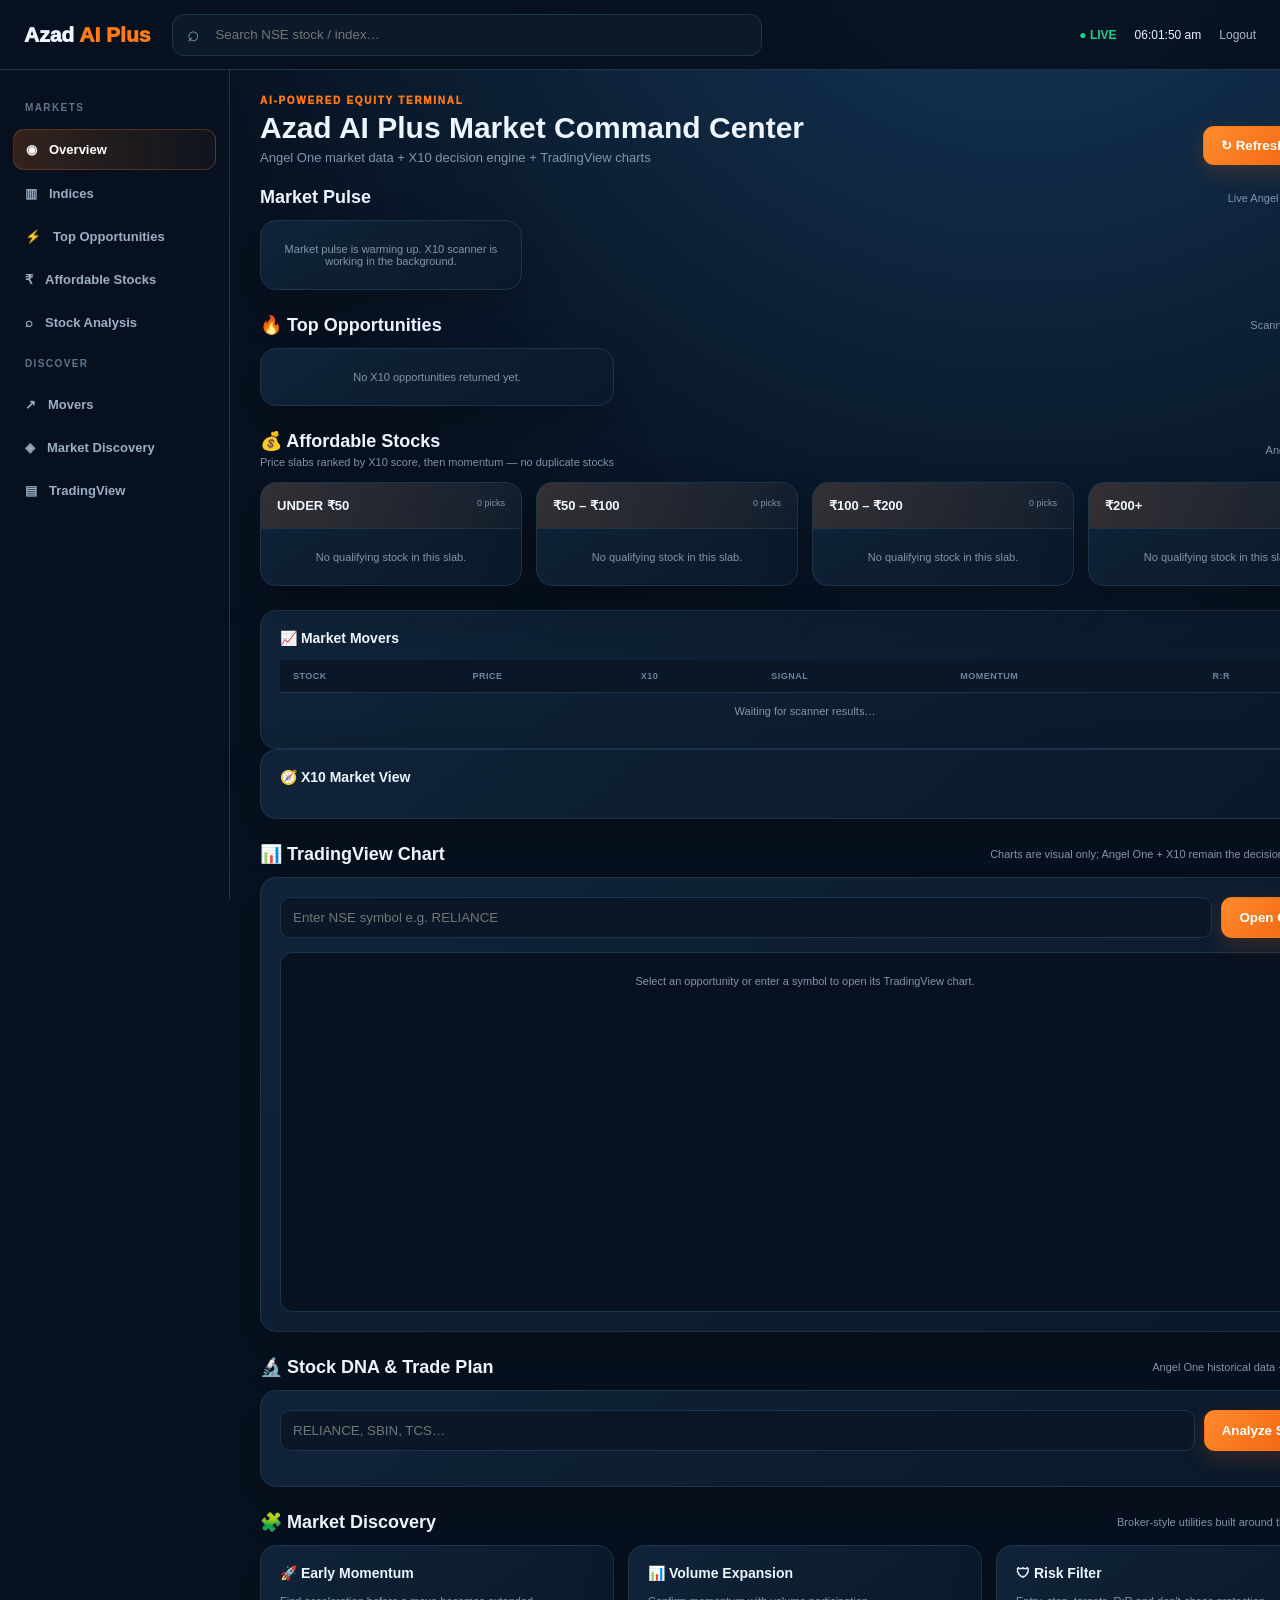
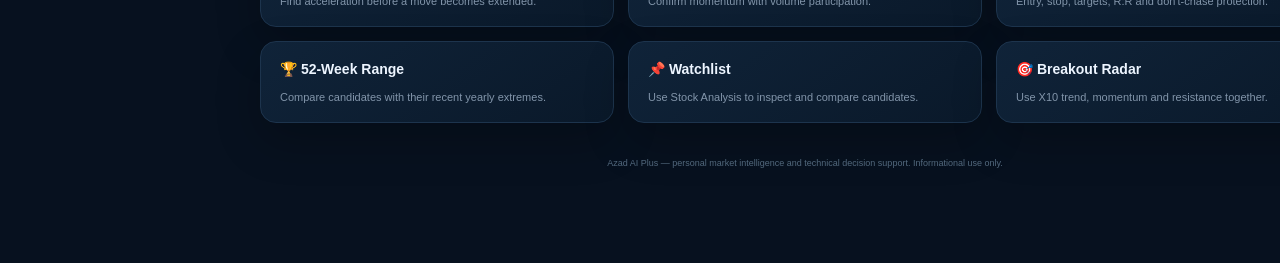
==== commit 9a091ae5: "Brand dashboard as Azad AI Plus and refine market sections" ====
--- a/templates/index.html
+++ b/templates/index.html
@@ -3,46 +3,47 @@
 <head>
 <meta charset="UTF-8">
 <meta name="viewport" content="width=device-width,initial-scale=1.0">
-<title>X10 MarketAI — Command Center</title>
+<title>Azad AI Plus — Market Command Center</title>
 <script src="https://s3.tradingview.com/tv.js"></script>
 <style>
 :root{--bg:#07111f;--panel:#0d1b2d;--panel2:#10243a;--line:#1d344d;--text:#edf5ff;--muted:#8295aa;--orange:#ff7a18;--green:#20d18b;--red:#ff5d6c;--blue:#48a7ff;--yellow:#ffd166;--shadow:0 18px 45px rgba(0,0,0,.24)}
-*{box-sizing:border-box}html{scroll-behavior:smooth}body{margin:0;background:radial-gradient(circle at 80% -10%,#163b5e 0,#07111f 38%),var(--bg);color:var(--text);font-family:Inter,Segoe UI,Arial,sans-serif}.top{height:70px;display:flex;align-items:center;gap:22px;padding:0 24px;border-bottom:1px solid var(--line);background:rgba(7,17,31,.92);backdrop-filter:blur(16px);position:sticky;top:0;z-index:50}.logo{font-size:21px;font-weight:950;white-space:nowrap}.logo i{font-style:normal;color:var(--orange)}.search{flex:1;max-width:590px;position:relative}.search input{width:100%;height:42px;padding:0 16px 0 42px;border:1px solid var(--line);border-radius:12px;background:#0b1929;color:var(--text);outline:none}.search:before{content:'⌕';position:absolute;left:15px;top:8px;font-size:21px;color:var(--muted);z-index:1}.topright{margin-left:auto;display:flex;align-items:center;gap:18px;font-size:12px}.live{color:var(--green);font-weight:900}.logout{color:#a8b7c8;text-decoration:none}.layout{display:grid;grid-template-columns:230px 1fr;min-height:calc(100vh - 70px)}.side{border-right:1px solid var(--line);background:rgba(7,17,31,.72);padding:20px 13px;position:sticky;top:70px;height:calc(100vh - 70px)}.navtitle{font-size:10px;letter-spacing:1.4px;color:#5f758c;font-weight:900;padding:12px}.nav a{display:flex;gap:12px;align-items:center;color:#9cafc3;text-decoration:none;padding:12px;border-radius:11px;margin:4px 0;font-size:13px;font-weight:750}.nav a:hover,.nav a.active{background:linear-gradient(90deg,rgba(255,122,24,.18),rgba(255,122,24,.04));color:#fff;border:1px solid rgba(255,122,24,.25)}.main{padding:25px 30px 60px;max-width:1750px;width:100%;margin:auto}.hero{display:flex;justify-content:space-between;align-items:flex-end;margin-bottom:22px}.eyebrow{font-size:10px;color:var(--orange);letter-spacing:1.7px;font-weight:950;text-transform:uppercase}.hero h1{font-size:30px;margin:5px 0}.hero p{color:var(--muted);font-size:13px;margin:0}.btn{border:1px solid rgba(255,122,24,.5);background:linear-gradient(135deg,#ff8b2b,#ef5b0b);color:#fff;border-radius:11px;padding:11px 17px;font-weight:900;cursor:pointer;box-shadow:0 8px 22px rgba(255,102,0,.18)}.grid{display:grid;gap:14px}.indices{grid-template-columns:repeat(4,1fr)}.card{background:linear-gradient(145deg,rgba(16,36,58,.96),rgba(10,25,42,.96));border:1px solid var(--line);border-radius:16px;box-shadow:var(--shadow)}.index{padding:18px;cursor:pointer;position:relative;overflow:hidden}.index:after{content:'';position:absolute;width:100px;height:100px;right:-50px;top:-50px;border-radius:50%;background:rgba(72,167,255,.08)}.index:hover{transform:translateY(-2px);border-color:#315b7e}.iname{font-size:12px;color:#a9b9ca;font-weight:800}.iprice{font-size:24px;font-weight:950;margin:12px 0 4px}.change{font-size:12px;font-weight:900}.pos{color:var(--green)}.neg{color:var(--red)}.neu{color:var(--muted)}.ifoot{display:flex;justify-content:space-between;border-top:1px solid var(--line);margin-top:14px;padding-top:10px;color:#71869c;font-size:10px}.ifoot b{font-size:10px}.section{margin-top:24px}.sectionhead{display:flex;justify-content:space-between;align-items:center;margin-bottom:12px}.sectionhead h2{margin:0;font-size:18px}.hint{color:var(--muted);font-size:11px}.command{grid-template-columns:1.55fr .85fr}.panel{padding:19px}.paneltitle{font-weight:900;font-size:14px;margin-bottom:14px}.hero3{grid-template-columns:repeat(3,1fr)}.op{padding:17px;position:relative;overflow:hidden}.op .rank{position:absolute;right:14px;top:12px;font-size:11px;color:var(--orange);font-weight:950}.op h3{margin:0;font-size:16px}.op .small{font-size:10px;color:var(--muted)}.opprice{font-size:25px;font-weight:950;margin:10px 0 2px}.pill{display:inline-block;border-radius:999px;padding:4px 8px;font-size:9px;font-weight:950;background:rgba(32,209,139,.12);color:var(--green);border:1px solid rgba(32,209,139,.2)}.pill.red{background:rgba(255,93,108,.1);color:var(--red)}.pill.yellow{background:rgba(255,209,102,.1);color:var(--yellow)}.tradebar{display:grid;grid-template-columns:repeat(4,1fr);gap:6px;margin-top:13px}.tradebar div{background:#091727;border:1px solid #18314a;border-radius:8px;padding:8px}.tradebar small{display:block;color:#6f849a;font-size:8px}.tradebar b{font-size:11px}.slabs{grid-template-columns:repeat(4,1fr)}.slab{padding:0;overflow:hidden}.slabhead{padding:15px 16px;background:linear-gradient(90deg,rgba(255,122,24,.15),rgba(255,122,24,.03));border-bottom:1px solid var(--line);display:flex;justify-content:space-between}.slabhead b{font-size:13px}.slabhead span{font-size:9px;color:var(--muted)}.stockrow{padding:12px 14px;border-bottom:1px solid rgba(29,52,77,.65);display:grid;grid-template-columns:1fr auto;gap:5px;cursor:pointer}.stockrow:hover{background:rgba(255,255,255,.025)}.stockrow:last-child{border-bottom:0}.sname{font-size:11px;font-weight:900}.smeta{font-size:9px;color:var(--muted);margin-top:3px}.sright{text-align:right}.sprice{font-size:12px;font-weight:900}.score{font-size:9px;color:var(--orange);font-weight:950}.tablebox{overflow:auto}.table{width:100%;border-collapse:collapse;min-width:1050px}.table th{text-align:left;color:#6f849a;font-size:9px;letter-spacing:.5px;padding:11px 13px;background:#0a1727}.table td{padding:12px 13px;border-top:1px solid var(--line);font-size:11px;white-space:nowrap}.table tr:hover{background:rgba(255,122,24,.035);cursor:pointer}.green{color:var(--green);font-weight:900}.orange{color:var(--orange);font-weight:900}.red{color:var(--red);font-weight:900}.blue{color:var(--blue);font-weight:900}.metrics{grid-template-columns:repeat(4,1fr)}.metric{padding:15px}.metric label{display:block;color:#70869d;font-size:9px;text-transform:uppercase;letter-spacing:.6px}.metric b{font-size:18px;display:block;margin-top:7px}.breadth{display:grid;grid-template-columns:1fr 1fr;gap:12px}.bar{height:8px;background:#091727;border-radius:10px;overflow:hidden;margin-top:8px}.bar i{display:block;height:100%;background:linear-gradient(90deg,var(--green),#6df2ba);border-radius:10px}.chartbox{height:360px;border-radius:13px;overflow:hidden;background:#07111f;border:1px solid var(--line)}.searchbox{display:flex;gap:9px}.searchbox input{flex:1;background:#091727;color:#fff;border:1px solid var(--line);border-radius:10px;padding:12px;outline:none}.status{color:var(--muted);font-size:10px;padding-top:9px}.empty{padding:22px;color:var(--muted);text-align:center;font-size:11px}.footer{text-align:center;color:#52687d;font-size:9px;padding:35px}.hide{display:none!important}
-@media(max-width:1200px){.indices,.slabs{grid-template-columns:repeat(2,1fr)}.command{grid-template-columns:1fr}.hero3{grid-template-columns:1fr}.layout{grid-template-columns:76px 1fr}.side .label,.navtitle{display:none}.nav a{justify-content:center;font-size:18px}.metrics{grid-template-columns:repeat(2,1fr)}}
+*{box-sizing:border-box}html{scroll-behavior:smooth}body{margin:0;background:radial-gradient(circle at 80% -10%,#163b5e 0,#07111f 38%),var(--bg);color:var(--text);font-family:Inter,Segoe UI,Arial,sans-serif}.top{height:70px;display:flex;align-items:center;gap:22px;padding:0 24px;border-bottom:1px solid var(--line);background:rgba(7,17,31,.92);backdrop-filter:blur(16px);position:sticky;top:0;z-index:50}.logo{font-size:21px;font-weight:950;white-space:nowrap}.logo i{font-style:normal;color:var(--orange)}.search{flex:1;max-width:590px;position:relative}.search input{width:100%;height:42px;padding:0 16px 0 42px;border:1px solid var(--line);border-radius:12px;background:#0b1929;color:var(--text);outline:none}.search:before{content:'⌕';position:absolute;left:15px;top:8px;font-size:21px;color:var(--muted);z-index:1}.topright{margin-left:auto;display:flex;align-items:center;gap:18px;font-size:12px}.live{color:var(--green);font-weight:900}.logout{color:#a8b7c8;text-decoration:none}.layout{display:grid;grid-template-columns:230px 1fr;min-height:calc(100vh - 70px)}.side{border-right:1px solid var(--line);background:rgba(7,17,31,.72);padding:20px 13px;position:sticky;top:70px;height:calc(100vh - 70px)}.navtitle{font-size:10px;letter-spacing:1.4px;color:#5f758c;font-weight:900;padding:12px}.nav a{display:flex;gap:12px;align-items:center;color:#9cafc3;text-decoration:none;padding:12px;border-radius:11px;margin:4px 0;font-size:13px;font-weight:750}.nav a:hover,.nav a.active{background:linear-gradient(90deg,rgba(255,122,24,.18),rgba(255,122,24,.04));color:#fff;border:1px solid rgba(255,122,24,.25)}.main{padding:25px 30px 60px;max-width:1750px;width:100%;margin:auto}.hero{display:flex;justify-content:space-between;align-items:flex-end;margin-bottom:22px}.eyebrow{font-size:10px;color:var(--orange);letter-spacing:1.7px;font-weight:950;text-transform:uppercase}.hero h1{font-size:30px;margin:5px 0}.hero p{color:var(--muted);font-size:13px;margin:0}.btn{border:1px solid rgba(255,122,24,.5);background:linear-gradient(135deg,#ff8b2b,#ef5b0b);color:#fff;border-radius:11px;padding:11px 17px;font-weight:900;cursor:pointer;box-shadow:0 8px 22px rgba(255,102,0,.18)}.grid{display:grid;gap:14px}.indices{grid-template-columns:repeat(4,1fr)}.card{background:linear-gradient(145deg,rgba(16,36,58,.96),rgba(10,25,42,.96));border:1px solid var(--line);border-radius:16px;box-shadow:var(--shadow)}.index{padding:18px;cursor:pointer;position:relative;overflow:hidden}.index:after{content:'';position:absolute;width:100px;height:100px;right:-50px;top:-50px;border-radius:50%;background:rgba(72,167,255,.08)}.index:hover{transform:translateY(-2px);border-color:#315b7e}.iname{font-size:12px;color:#a9b9ca;font-weight:800}.iprice{font-size:24px;font-weight:950;margin:12px 0 4px}.change{font-size:12px;font-weight:900}.pos{color:var(--green)}.neg{color:var(--red)}.neu{color:var(--muted)}.ifoot{display:flex;justify-content:space-between;border-top:1px solid var(--line);margin-top:14px;padding-top:10px;color:#71869c;font-size:10px}.ifoot b{font-size:10px}.section{margin-top:24px}.sectionhead{display:flex;justify-content:space-between;align-items:center;margin-bottom:12px}.sectionhead h2{margin:0;font-size:18px}.hint{color:var(--muted);font-size:11px}.command{grid-template-columns:1.55fr .85fr}.panel{padding:19px}.paneltitle{font-weight:900;font-size:14px;margin-bottom:14px}.hero3{grid-template-columns:repeat(3,1fr)}.op{padding:17px;position:relative;overflow:hidden}.op .rank{position:absolute;right:14px;top:12px;font-size:11px;color:var(--orange);font-weight:950}.op h3{margin:0;font-size:16px}.op .small{font-size:10px;color:var(--muted)}.opprice{font-size:25px;font-weight:950;margin:10px 0 2px}.pill{display:inline-block;border-radius:999px;padding:4px 8px;font-size:9px;font-weight:950;background:rgba(32,209,139,.12);color:var(--green);border:1px solid rgba(32,209,139,.2)}.tradebar{display:grid;grid-template-columns:repeat(4,1fr);gap:6px;margin-top:13px}.tradebar div{background:#091727;border:1px solid #18314a;border-radius:8px;padding:8px}.tradebar small{display:block;color:#6f849a;font-size:8px}.tradebar b{font-size:11px}.slabs{grid-template-columns:repeat(4,1fr)}.slab{padding:0;overflow:hidden}.slabhead{padding:15px 16px;background:linear-gradient(90deg,rgba(255,122,24,.15),rgba(255,122,24,.03));border-bottom:1px solid var(--line);display:flex;justify-content:space-between}.slabhead b{font-size:13px}.slabhead span{font-size:9px;color:var(--muted)}.stockrow{padding:12px 14px;border-bottom:1px solid rgba(29,52,77,.65);display:grid;grid-template-columns:1fr auto;gap:5px;cursor:pointer}.stockrow:hover{background:rgba(255,255,255,.025)}.stockrow:last-child{border-bottom:0}.sname{font-size:11px;font-weight:900}.smeta{font-size:9px;color:var(--muted);margin-top:3px}.sright{text-align:right}.sprice{font-size:12px;font-weight:900}.score{font-size:9px;color:var(--orange);font-weight:950}.tablebox{overflow:auto}.table{width:100%;border-collapse:collapse;min-width:1050px}.table th{text-align:left;color:#6f849a;font-size:9px;letter-spacing:.5px;padding:11px 13px;background:#0a1727}.table td{padding:12px 13px;border-top:1px solid var(--line);font-size:11px;white-space:nowrap}.table tr:hover{background:rgba(255,122,24,.035);cursor:pointer}.green{color:var(--green);font-weight:900}.orange{color:var(--orange);font-weight:900}.red{color:var(--red);font-weight:900}.blue{color:var(--blue);font-weight:900}.metrics{grid-template-columns:repeat(4,1fr)}.metric{padding:15px}.metric label{display:block;color:#70869d;font-size:9px;text-transform:uppercase;letter-spacing:.6px}.metric b{font-size:18px;display:block;margin-top:7px}.chartbox{height:360px;border-radius:13px;overflow:hidden;background:#07111f;border:1px solid var(--line)}.searchbox{display:flex;gap:9px}.searchbox input{flex:1;background:#091727;color:#fff;border:1px solid var(--line);border-radius:10px;padding:12px;outline:none}.empty{padding:22px;color:var(--muted);text-align:center;font-size:11px}.footer{text-align:center;color:#52687d;font-size:9px;padding:35px}.discover{grid-template-columns:repeat(3,1fr)}
+@media(max-width:1200px){.indices,.slabs{grid-template-columns:repeat(2,1fr)}.command{grid-template-columns:1fr}.hero3,.discover{grid-template-columns:1fr}.layout{grid-template-columns:76px 1fr}.side .label,.navtitle{display:none}.nav a{justify-content:center;font-size:18px}.metrics{grid-template-columns:repeat(2,1fr)}}
 @media(max-width:720px){.top{padding:0 13px}.top .search{display:none}.topright{gap:8px}.side{display:none}.layout{display:block}.main{padding:18px 12px 40px}.hero{align-items:flex-start;flex-direction:column;gap:12px}.hero h1{font-size:25px}.indices,.slabs,.metrics{grid-template-columns:1fr}.tradebar{grid-template-columns:repeat(2,1fr)}.chartbox{height:280px}}
 </style>
 </head>
 <body>
-<header class="top"><div class="logo">X10 <i>MarketAI</i></div><div class="search"><input id="global-search" placeholder="Search NSE stock / index…" onkeydown="if(event.key==='Enter')quickAnalyze()"></div><div class="topright"><span class="live">● LIVE</span><span id="clock">--:--</span><a class="logout" href="/logout">Logout</a></div></header>
-<div class="layout"><aside class="side"><div class="navtitle">MARKETS</div><nav class="nav"><a class="active" href="#overview">◉ <span class="label">Overview</span></a><a href="#indices">▥ <span class="label">Indices</span></a><a href="#opps">⚡ <span class="label">X10 Opportunities</span></a><a href="#slabs">₹ <span class="label">Price Slabs</span></a><a href="#analysis">⌕ <span class="label">Stock Analysis</span></a></nav><div class="navtitle">DISCOVER</div><nav class="nav"><a href="#movers">↗ <span class="label">Movers</span></a><a href="#sectors">◈ <span class="label">Sectors</span></a><a href="#chart">▤ <span class="label">TradingView</span></a></nav></aside>
+<header class="top"><div class="logo">Azad <i>AI Plus</i></div><div class="search"><input id="global-search" placeholder="Search NSE stock / index…" onkeydown="if(event.key==='Enter')quickAnalyze()"></div><div class="topright"><span class="live">● LIVE</span><span id="clock">--:--</span><a class="logout" href="/logout">Logout</a></div></header>
+<div class="layout"><aside class="side"><div class="navtitle">MARKETS</div><nav class="nav"><a class="active" href="#overview">◉ <span class="label">Overview</span></a><a href="#indices">▥ <span class="label">Indices</span></a><a href="#opps">⚡ <span class="label">Top Opportunities</span></a><a href="#slabs">₹ <span class="label">Affordable Stocks</span></a><a href="#analysis">⌕ <span class="label">Stock Analysis</span></a></nav><div class="navtitle">DISCOVER</div><nav class="nav"><a href="#movers">↗ <span class="label">Movers</span></a><a href="#discovery">◈ <span class="label">Market Discovery</span></a><a href="#chart">▤ <span class="label">TradingView</span></a></nav></aside>
 <main class="main" id="overview">
-<section class="hero"><div><div class="eyebrow">AI-POWERED EQUITY TERMINAL</div><h1>Market Command Center</h1><p>Angel One market data + X10 decision engine + TradingView charts</p></div><button class="btn" onclick="refreshAll()">↻ Refresh Everything</button></section>
-<section id="indices"><div class="sectionhead"><h2>Market Pulse</h2><span class="hint">Live Angel One snapshot</span></div><div id="indices-box" class="grid indices"><div class="card empty">Loading live market data…</div></div></section>
-<section class="section" id="opps"><div class="sectionhead"><h2>🔥 X10 Top Opportunities</h2><span id="x10-count" class="hint">Scanning…</span></div><div id="hero3" class="grid hero3"><div class="card empty">Finding early momentum candidates…</div></div></section>
-<section class="section" id="slabs"><div class="sectionhead"><div><h2>💰 Affordable X10 Radar</h2><span class="hint">Sorted by X10 score, then momentum — no duplicate stocks across slabs</span></div><span class="hint">Angel One prices</span></div><div id="slab-grid" class="grid slabs"></div></section>
+<section class="hero"><div><div class="eyebrow">AI-POWERED EQUITY TERMINAL</div><h1>Azad AI Plus Market Command Center</h1><p>Angel One market data + X10 decision engine + TradingView charts</p></div><button class="btn" onclick="refreshAll()">↻ Refresh Market</button></section>
+<section id="indices"><div class="sectionhead"><h2>Market Pulse</h2><span class="hint">Live Angel One snapshot</span></div><div id="indices-box" class="grid indices"><div class="card empty">Loading market pulse…</div></div></section>
+<section class="section" id="opps"><div class="sectionhead"><h2>🔥 Top Opportunities</h2><span id="x10-count" class="hint">Preparing X10 radar…</span></div><div id="hero3" class="grid hero3"><div class="card empty">Finding early momentum candidates in the background…</div></div></section>
+<section class="section" id="slabs"><div class="sectionhead"><div><h2>💰 Affordable Stocks</h2><span class="hint">Price slabs ranked by X10 score, then momentum — no duplicate stocks</span></div><span class="hint">Angel One prices</span></div><div id="slab-grid" class="grid slabs"></div></section>
 <section class="section command"><div class="card panel" id="movers"><div class="paneltitle">📈 Market Movers</div><div class="tablebox"><table class="table"><thead><tr><th>STOCK</th><th>PRICE</th><th>X10</th><th>SIGNAL</th><th>MOMENTUM</th><th>R:R</th></tr></thead><tbody id="movers-body"></tbody></table></div></div><div class="card panel"><div class="paneltitle">🧭 X10 Market View</div><div id="market-view" class="grid metrics"></div></div></section>
-<section class="section" id="chart"><div class="sectionhead"><h2>📊 TradingView Chart</h2><span class="hint">Visualization layer — X10/Angel One remain the decision data sources</span></div><div class="card panel"><div class="searchbox"><input id="tv-symbol" placeholder="Enter NSE symbol e.g. RELIANCE"><button class="btn" onclick="loadTradingView()">Open Chart</button></div><div id="tv-chart" class="chartbox" style="margin-top:14px"><div class="empty">Select an X10 stock or enter a symbol to open its TradingView chart.</div></div></div></section>
+<section class="section" id="chart"><div class="sectionhead"><h2>📊 TradingView Chart</h2><span class="hint">Charts are visual only; Angel One + X10 remain the decision data sources</span></div><div class="card panel"><div class="searchbox"><input id="tv-symbol" placeholder="Enter NSE symbol e.g. RELIANCE"><button class="btn" onclick="loadTradingView()">Open Chart</button></div><div id="tv-chart" class="chartbox" style="margin-top:14px"><div class="empty">Select an opportunity or enter a symbol to open its TradingView chart.</div></div></div></section>
 <section class="section" id="analysis"><div class="sectionhead"><h2>🔬 Stock DNA & Trade Plan</h2><span class="hint">Angel One historical data + X10 analysis</span></div><div class="card panel"><div class="searchbox"><input id="symbol" placeholder="RELIANCE, SBIN, TCS…" onkeydown="if(event.key==='Enter')analyzeStock()"><button class="btn" onclick="analyzeStock()">Analyze Stock</button></div><div id="analysis-content" style="margin-top:16px"></div></div></section>
-<section class="section" id="sectors"><div class="sectionhead"><h2>🧩 Market Discovery</h2><span class="hint">More broker-style utilities</span></div><div class="grid hero3"><div class="card panel"><div class="paneltitle">🚀 Early Momentum</div><div class="hint">X10 looks for acceleration before extended moves.</div></div><div class="card panel"><div class="paneltitle">📊 Volume Expansion</div><div class="hint">Use volume confirmation with trend and momentum.</div></div><div class="card panel"><div class="paneltitle">🛡 Risk Filter</div><div class="hint">Entry zone, stop, T1/T2, R:R and don't-chase protection.</div></div></div></section>
-<div class="footer">X10 MarketAI — personal market intelligence and technical decision support. Informational use only.</div>
+<section class="section" id="discovery"><div class="sectionhead"><h2>🧩 Market Discovery</h2><span class="hint">Broker-style utilities built around the X10 engine</span></div><div class="grid discover"><div class="card panel"><div class="paneltitle">🚀 Early Momentum</div><div class="hint">Find acceleration before a move becomes extended.</div></div><div class="card panel"><div class="paneltitle">📊 Volume Expansion</div><div class="hint">Confirm momentum with volume participation.</div></div><div class="card panel"><div class="paneltitle">🛡 Risk Filter</div><div class="hint">Entry, stop, targets, R:R and don't-chase protection.</div></div><div class="card panel"><div class="paneltitle">🏆 52-Week Range</div><div class="hint">Compare candidates with their recent yearly extremes.</div></div><div class="card panel"><div class="paneltitle">📌 Watchlist</div><div class="hint">Use Stock Analysis to inspect and compare candidates.</div></div><div class="card panel"><div class="paneltitle">🎯 Breakout Radar</div><div class="hint">Use X10 trend, momentum and resistance together.</div></div></div></section>
+<div class="footer">Azad AI Plus — personal market intelligence and technical decision support. Informational use only.</div>
 </main></div>
 <script>
-let stocks=[];let indices=[];const n=v=>Number.isFinite(Number(v))?Number(v).toFixed(2):'—';const money=v=>Number.isFinite(Number(v))?'₹'+Number(v).toFixed(2):'—';const esc=s=>String(s??'').replace(/[&<>"']/g,m=>({'&':'&amp;','<':'&lt;','>':'&gt;','"':'&quot;',"'":'&#39;'}[m]));
+let stocks=[];let indices=[];let pollTimer=null;const n=v=>Number.isFinite(Number(v))?Number(v).toFixed(2):'—';const money=v=>Number.isFinite(Number(v))?'₹'+Number(v).toFixed(2):'—';const esc=s=>String(s??'').replace(/[&<>"']/g,m=>({'&':'&amp;','<':'&lt;','>':'&gt;','"':'&quot;',"'":'&#39;'}[m]));
 function signalClass(s){s=String(s||'').toUpperCase();return s.includes('BUY')?'green':s.includes('WATCH')?'orange':s.includes('WAIT')?'blue':'red'}
 function biasClass(s){s=String(s||'').toUpperCase();return s==='BULLISH'?'pos':s==='BEARISH'?'neg':'neu'}
-function renderIndices(list){indices=list||[];const box=document.getElementById('indices-box');box.innerHTML='';if(!indices.length){box.innerHTML='<div class="card empty">Angel One index data unavailable. Check the broker connection.</div>';return}indices.forEach(i=>{const d=document.createElement('div');d.className='card index';d.onclick=()=>openIndex(i);d.innerHTML=`<div class="iname">${esc(i.name)}</div><div class="iprice">${n(i.price)}</div><div class="change ${i.change>=0?'pos':'neg'}">${i.change>=0?'+':''}${n(i.change)} &nbsp;(${i.change_percent>=0?'+':''}${n(i.change_percent)}%)</div><div class="ifoot"><span>S ${n(i.support)}</span><span>R ${n(i.resistance)}</span><b class="${biasClass(i.bias)}">${esc(i.bias||'NEUTRAL')}</b></div>`;box.appendChild(d)})}
+function renderIndices(list){indices=list||[];const box=document.getElementById('indices-box');box.innerHTML='';if(!indices.length){box.innerHTML='<div class="card empty">Market pulse is warming up. X10 scanner is working in the background.</div>';return}indices.forEach(i=>{const d=document.createElement('div');d.className='card index';d.onclick=()=>openIndex(i);d.innerHTML=`<div class="iname">${esc(i.name)}</div><div class="iprice">${n(i.price)}</div><div class="change ${i.change>=0?'pos':'neg'}">${i.change>=0?'+':''}${n(i.change)} &nbsp;(${i.change_percent>=0?'+':''}${n(i.change_percent)}%)</div><div class="ifoot"><span>S ${n(i.support)}</span><span>R ${n(i.resistance)}</span><b class="${biasClass(i.bias)}">${esc(i.bias||'NEUTRAL')}</b></div>`;box.appendChild(d)})}
 function openIndex(i){document.getElementById('symbol').value=i.name;document.getElementById('analysis-content').innerHTML=`<div class="grid metrics"><div class="card metric"><label>Current</label><b>${n(i.price)}</b></div><div class="card metric"><label>Change</label><b class="${i.change>=0?'pos':'neg'}">${n(i.change_percent)}%</b></div><div class="card metric"><label>Support</label><b>${n(i.support)}</b></div><div class="card metric"><label>Resistance</label><b>${n(i.resistance)}</b></div></div>`;document.getElementById('analysis').scrollIntoView({behavior:'smooth'})}
 function renderTop(list){const box=document.getElementById('hero3');box.innerHTML='';(list||[]).slice(0,3).forEach((s,i)=>{const d=document.createElement('div');d.className='card op';d.onclick=()=>showStock(s);d.innerHTML=`<span class="rank">#${i+1} X10</span><h3>${esc(s.name||s.symbol)}</h3><div class="small">${esc(s.symbol)} · ${esc(s.trend||'Momentum')}</div><div class="opprice">${money(s.price)}</div><span class="pill">${esc(s.signal||'WATCH')} · ${n(s.x10_score)}</span><div class="tradebar"><div><small>ENTRY</small><b>${money(s.entry_low)}–${money(s.entry_high)}</b></div><div><small>STOP</small><b class="red">${money(s.stop_loss)}</b></div><div><small>T1 / T2</small><b class="green">${money(s.target_1||s.target)} / ${money(s.target_2)}</b></div><div><small>R:R</small><b>${n(s.risk_reward)}</b></div></div>`;box.appendChild(d)});if(!box.children.length)box.innerHTML='<div class="card empty">No X10 opportunities returned yet.</div>'}
-function renderSlabs(list){const buckets=[{label:'UNDER ₹50',min:0,max:50},{label:'₹50 – ₹100',min:50,max:100},{label:'₹100 – ₹200',min:100,max:200},{label:'₹200+',min:200,max:Infinity}];const g=document.getElementById('slab-grid');g.innerHTML='';buckets.forEach(b=>{const data=(list||[]).filter(s=>Number(s.price)>=b.min&&Number(s.price)<b.max).sort((a,z)=>(Number(z.x10_score)||0)-(Number(a.x10_score)||0)).slice(0,7);const d=document.createElement('div');d.className='card slab';d.innerHTML=`<div class="slabhead"><b>${b.label}</b><span>${data.length} picks</span></div>`+(data.length?data.map(s=>`<div class="stockrow" onclick='showStock(${JSON.stringify(s).replace(/'/g,"&#39;")})'><div><div class="sname">${esc(s.name||s.symbol)}</div><div class="smeta">${esc(s.signal||'WATCH')} · ${esc(s.momentum||'—')}</div></div><div class="sright"><div class="sprice">${money(s.price)}</div><div class="score">X10 ${n(s.x10_score)}</div></div></div>`).join(''):'<div class="empty">No qualifying stock in this slab.</div>');g.appendChild(d)})}
-function renderMovers(list){const b=document.getElementById('movers-body');b.innerHTML='';(list||[]).slice(0,12).forEach(s=>{const r=document.createElement('tr');r.onclick=()=>showStock(s);r.innerHTML=`<td><b>${esc(s.symbol||s.name)}</b></td><td>${money(s.price)}</td><td class="orange">${n(s.x10_score)}</td><td class="${signalClass(s.signal)}">${esc(s.signal||'—')}</td><td>${esc(s.momentum||'—')}</td><td>${n(s.risk_reward)}</td>`;b.appendChild(r)});if(!b.children.length)b.innerHTML='<tr><td colspan="6" class="empty">No scanner data.</td></tr>'}
+function renderSlabs(list){const buckets=[{label:'UNDER ₹50',min:0,max:50},{label:'₹50 – ₹100',min:50,max:100},{label:'₹100 – ₹200',min:100,max:200},{label:'₹200+',min:200,max:Infinity}];const g=document.getElementById('slab-grid');g.innerHTML='';buckets.forEach(b=>{const data=(list||[]).filter(s=>Number(s.price)>=b.min&&Number(s.price)<b.max).sort((a,z)=>(Number(z.x10_score)||0)-(Number(a.x10_score)||0)||(Number(z.risk_reward)||0)-(Number(a.risk_reward)||0)).slice(0,7);const d=document.createElement('div');d.className='card slab';d.innerHTML=`<div class="slabhead"><b>${b.label}</b><span>${data.length} picks</span></div>`+(data.length?data.map(s=>`<div class="stockrow" onclick='showStock(${JSON.stringify(s).replace(/'/g,"&#39;")})'><div><div class="sname">${esc(s.name||s.symbol)}</div><div class="smeta">${esc(s.signal||'WATCH')} · ${esc(s.momentum||'—')}</div></div><div class="sright"><div class="sprice">${money(s.price)}</div><div class="score">X10 ${n(s.x10_score)}</div></div></div>`).join(''):'<div class="empty">No qualifying stock in this slab.</div>');g.appendChild(d)})}
+function renderMovers(list){const b=document.getElementById('movers-body');b.innerHTML='';(list||[]).slice(0,12).forEach(s=>{const r=document.createElement('tr');r.onclick=()=>showStock(s);r.innerHTML=`<td><b>${esc(s.symbol||s.name)}</b></td><td>${money(s.price)}</td><td class="orange">${n(s.x10_score)}</td><td class="${signalClass(s.signal)}">${esc(s.signal||'—')}</td><td>${esc(s.momentum||'—')}</td><td>${n(s.risk_reward)}</td>`;b.appendChild(r)});if(!b.children.length)b.innerHTML='<tr><td colspan="6" class="empty">Waiting for scanner results…</td></tr>'}
 function renderMarketView(list){const buys=(list||[]).filter(s=>String(s.signal||'').toUpperCase().includes('BUY')).length;const watch=(list||[]).filter(s=>String(s.signal||'').toUpperCase().includes('WATCH')).length;const top=list?.[0]?.x10_score??0;const avg=list?.length?list.reduce((a,s)=>a+(Number(s.x10_score)||0),0)/list.length:0;document.getElementById('market-view').innerHTML=`<div class="card metric"><label>Top X10</label><b class="orange">${n(top)}</b></div><div class="card metric"><label>Average X10</label><b>${n(avg)}</b></div><div class="card metric"><label>BUY / WATCH</label><b class="green">${buys} / ${watch}</b></div><div class="card metric"><label>Candidates</label><b>${(list||[]).length}</b></div>`}
 function showStock(s){document.getElementById('symbol').value=s.symbol||'';document.getElementById('analysis-content').innerHTML=`<div class="grid metrics"><div class="card metric"><label>Price</label><b>${money(s.price)}</b></div><div class="card metric"><label>X10 Score</label><b class="orange">${n(s.x10_score)}</b></div><div class="card metric"><label>Momentum</label><b>${esc(s.momentum||'—')}</b></div><div class="card metric"><label>Trend</label><b>${esc(s.trend||'—')}</b></div></div><div class="tradebar" style="margin-top:14px"><div><small>ENTRY ZONE</small><b class="blue">${money(s.entry_low)} – ${money(s.entry_high)}</b></div><div><small>STOP LOSS</small><b class="red">${money(s.stop_loss)}</b></div><div><small>TARGET 1 / 2</small><b class="green">${money(s.target_1||s.target)} / ${money(s.target_2)}</b></div><div><small>RISK / REWARD</small><b>${n(s.risk_reward)}</b></div></div><p class="hint" style="margin-top:12px">${s.dont_chase?'⚠ Don’t chase — wait for the planned entry zone.':'✓ Price is within the actionable range.'} &nbsp; Setup: ${esc(s.setup_quality||'—')}</p>`;loadTradingView(s.symbol);document.getElementById('analysis').scrollIntoView({behavior:'smooth'})}
 async function analyzeStock(){const sym=document.getElementById('symbol').value.trim().toUpperCase();if(!sym)return;const c=document.getElementById('analysis-content');c.innerHTML='<div class="empty">Analyzing with Angel One…</div>';try{const r=await fetch('/api/analyze/'+encodeURIComponent(sym));const d=await r.json();if(!r.ok||d.success===false)throw new Error(d.message||'Analysis failed');const s=d.analysis||d;showStock({...s,symbol:s.symbol||sym,name:s.name||sym});}catch(e){c.innerHTML='<div class="empty">'+esc(e.message)+'</div>'}}
 function quickAnalyze(){const v=document.getElementById('global-search').value.trim();if(v){document.getElementById('symbol').value=v;analyzeStock()}}
 function loadTradingView(sym){sym=(sym||document.getElementById('tv-symbol').value||document.getElementById('symbol').value||'NIFTY').toUpperCase().replace(/-EQ$/,'');document.getElementById('tv-symbol').value=sym;const target=document.getElementById('tv-chart');target.innerHTML='';const div=document.createElement('div');div.id='tv_'+Date.now();div.style.height='100%';target.appendChild(div);if(window.TradingView){new TradingView.widget({container_id:div.id,width:'100%',height:'100%',symbol:'NSE:'+sym,interval:'D',timezone:'Asia/Kolkata',theme:'dark',style:'1',locale:'en',toolbar_bg:'#07111f',enable_publishing:false,hide_top_toolbar:false,save_image:false,studies:['Volume@tv-basicstudies','RSI@tv-basicstudies']})}else target.innerHTML='<div class="empty">TradingView chart library could not load.</div>';document.getElementById('chart').scrollIntoView({behavior:'smooth'})}
-async function refreshAll(){document.getElementById('x10-count').textContent='Scanning…';await Promise.all([loadIndices(),loadScan()])}
+async function refreshAll(){document.getElementById('x10-count').textContent='Refreshing in background…';try{await fetch('/api/scan/refresh');}catch(e){}await loadIndices();await loadScan();startPolling()}
 async function loadIndices(){try{const r=await fetch('/api/indices');const d=await r.json();renderIndices(d.indices||[])}catch(e){renderIndices([])}}
-async function loadScan(){const st=document.getElementById('x10-count');try{const r=await fetch('/api/scan');const d=await r.json();stocks=d.stocks||[];stocks.sort((a,b)=>(Number(b.x10_score)||0)-(Number(a.x10_score)||0));renderTop(stocks);renderSlabs(stocks);renderMovers(stocks);renderMarketView(stocks);st.textContent=`${stocks.length} ranked candidates · ${n(d.time_seconds)}s`}catch(e){st.textContent='Scanner unavailable';renderTop([]);renderSlabs([]);renderMovers([])}}
+async function loadScan(){const st=document.getElementById('x10-count');try{const r=await fetch('/api/scan');const d=await r.json();stocks=d.stocks||[];stocks.sort((a,b)=>(Number(b.x10_score)||0)-(Number(a.x10_score)||0));renderTop(stocks);renderSlabs(stocks);renderMovers(stocks);renderMarketView(stocks);st.textContent=stocks.length?`${stocks.length} ranked candidates${d.refreshing?' · updating in background':''}`:(d.refreshing?'Scanner warming up in background…':'Scanner ready')}catch(e){st.textContent='Scanner unavailable';renderTop([]);renderSlabs([]);renderMovers([])}}
+function startPolling(){if(pollTimer)return;pollTimer=setInterval(async()=>{await loadScan();await loadIndices();},30000)}
 setInterval(()=>{document.getElementById('clock').textContent=new Date().toLocaleTimeString('en-IN',{hour:'2-digit',minute:'2-digit',second:'2-digit'})},1000);refreshAll();
 </script>
 </body>
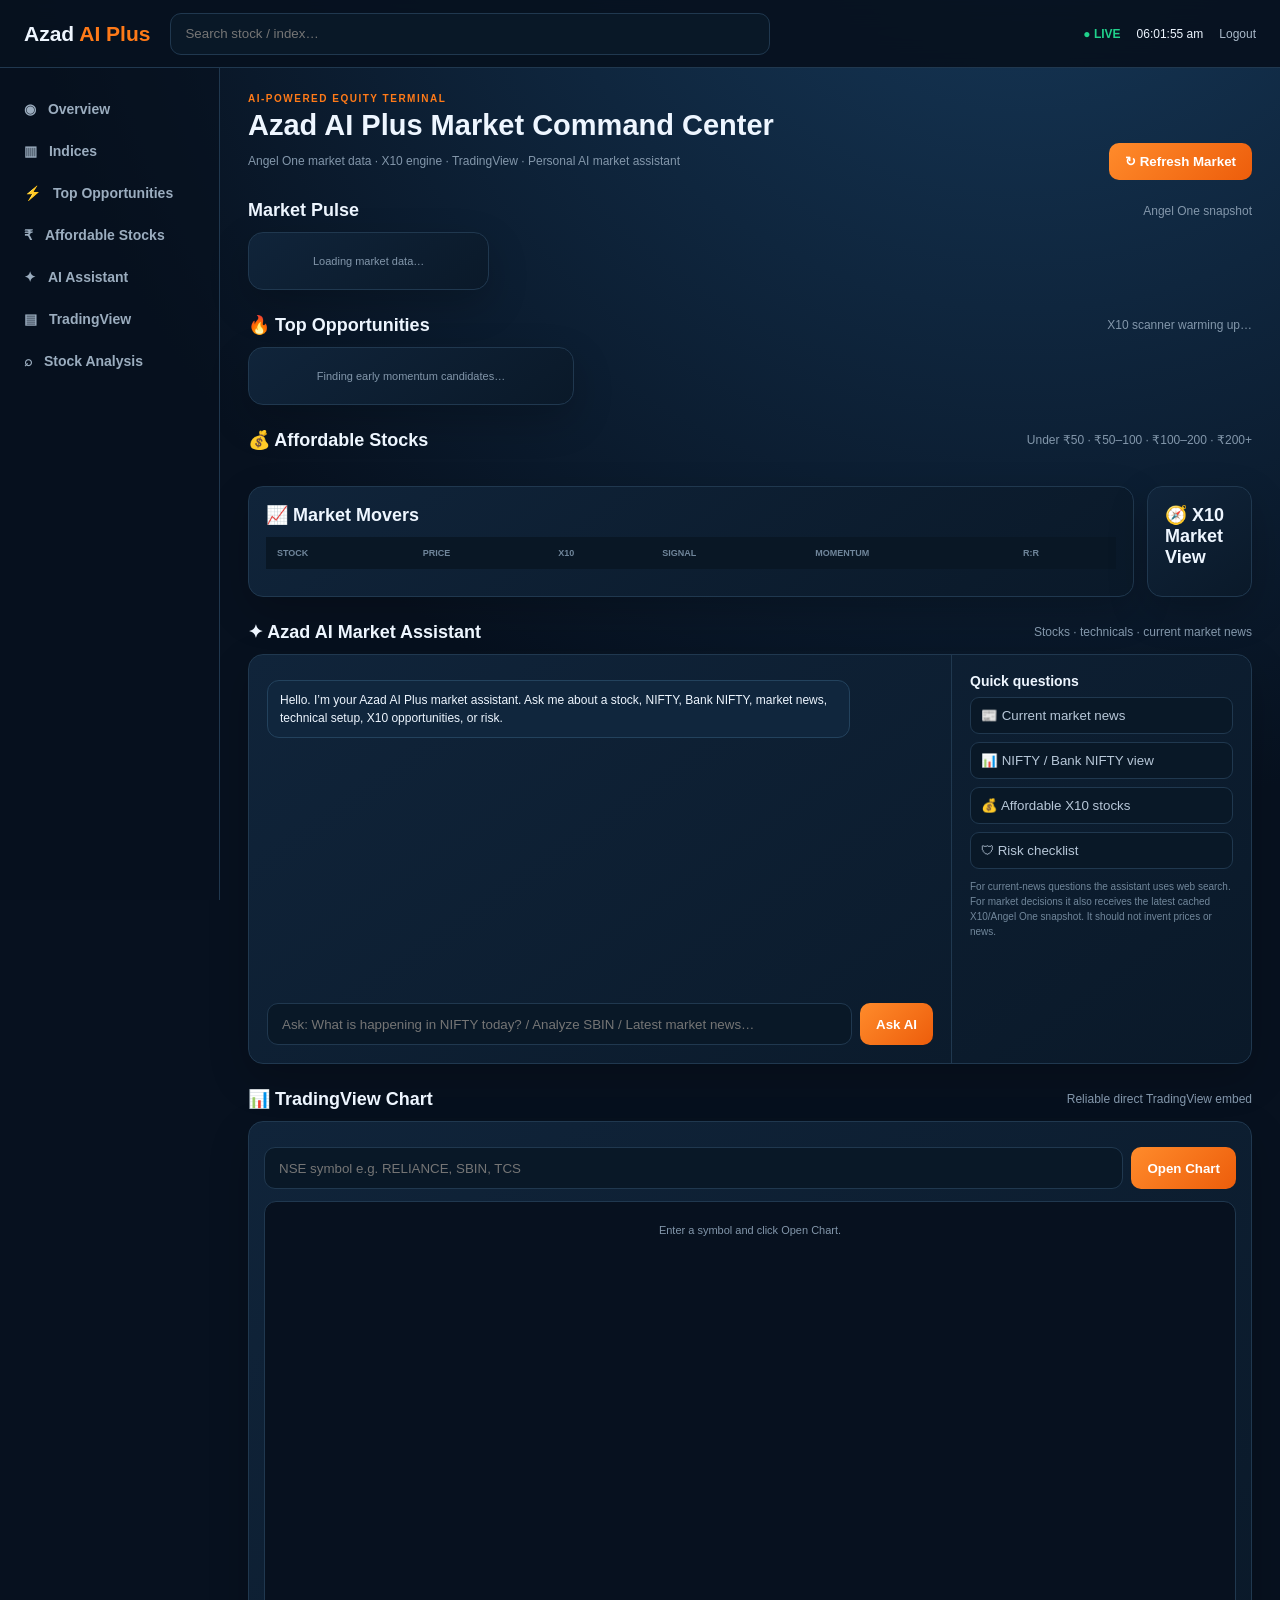
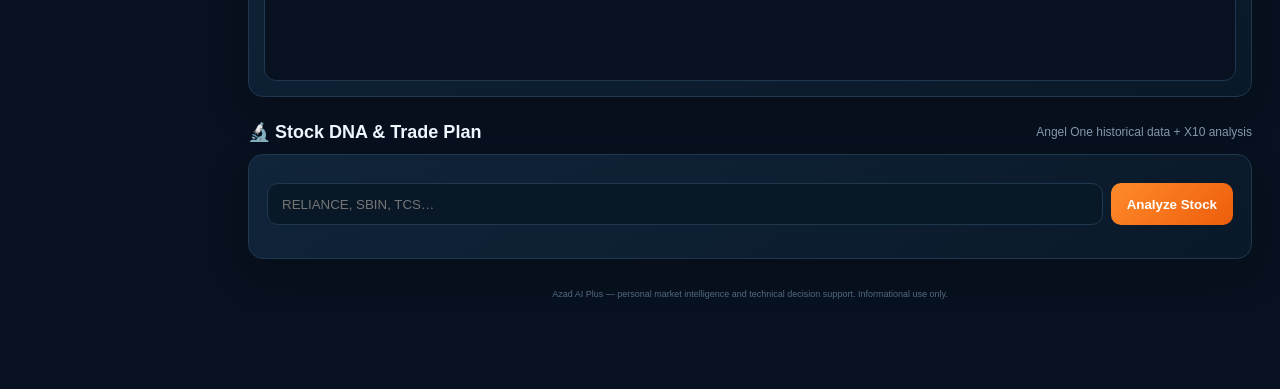
==== commit b935ac31: "Fix TradingView chart and add Azad AI market assistant UI" ====
--- a/templates/index.html
+++ b/templates/index.html
@@ -1,50 +1,39 @@
-<!DOCTYPE html>
-<html lang="en">
-<head>
-<meta charset="UTF-8">
-<meta name="viewport" content="width=device-width,initial-scale=1.0">
-<title>Azad AI Plus — Market Command Center</title>
-<script src="https://s3.tradingview.com/tv.js"></script>
+<!doctype html>
+<html lang="en"><head><meta charset="utf-8"><meta name="viewport" content="width=device-width,initial-scale=1"><title>Azad AI Plus — Market Command Center</title>
 <style>
-:root{--bg:#07111f;--panel:#0d1b2d;--panel2:#10243a;--line:#1d344d;--text:#edf5ff;--muted:#8295aa;--orange:#ff7a18;--green:#20d18b;--red:#ff5d6c;--blue:#48a7ff;--yellow:#ffd166;--shadow:0 18px 45px rgba(0,0,0,.24)}
-*{box-sizing:border-box}html{scroll-behavior:smooth}body{margin:0;background:radial-gradient(circle at 80% -10%,#163b5e 0,#07111f 38%),var(--bg);color:var(--text);font-family:Inter,Segoe UI,Arial,sans-serif}.top{height:70px;display:flex;align-items:center;gap:22px;padding:0 24px;border-bottom:1px solid var(--line);background:rgba(7,17,31,.92);backdrop-filter:blur(16px);position:sticky;top:0;z-index:50}.logo{font-size:21px;font-weight:950;white-space:nowrap}.logo i{font-style:normal;color:var(--orange)}.search{flex:1;max-width:590px;position:relative}.search input{width:100%;height:42px;padding:0 16px 0 42px;border:1px solid var(--line);border-radius:12px;background:#0b1929;color:var(--text);outline:none}.search:before{content:'⌕';position:absolute;left:15px;top:8px;font-size:21px;color:var(--muted);z-index:1}.topright{margin-left:auto;display:flex;align-items:center;gap:18px;font-size:12px}.live{color:var(--green);font-weight:900}.logout{color:#a8b7c8;text-decoration:none}.layout{display:grid;grid-template-columns:230px 1fr;min-height:calc(100vh - 70px)}.side{border-right:1px solid var(--line);background:rgba(7,17,31,.72);padding:20px 13px;position:sticky;top:70px;height:calc(100vh - 70px)}.navtitle{font-size:10px;letter-spacing:1.4px;color:#5f758c;font-weight:900;padding:12px}.nav a{display:flex;gap:12px;align-items:center;color:#9cafc3;text-decoration:none;padding:12px;border-radius:11px;margin:4px 0;font-size:13px;font-weight:750}.nav a:hover,.nav a.active{background:linear-gradient(90deg,rgba(255,122,24,.18),rgba(255,122,24,.04));color:#fff;border:1px solid rgba(255,122,24,.25)}.main{padding:25px 30px 60px;max-width:1750px;width:100%;margin:auto}.hero{display:flex;justify-content:space-between;align-items:flex-end;margin-bottom:22px}.eyebrow{font-size:10px;color:var(--orange);letter-spacing:1.7px;font-weight:950;text-transform:uppercase}.hero h1{font-size:30px;margin:5px 0}.hero p{color:var(--muted);font-size:13px;margin:0}.btn{border:1px solid rgba(255,122,24,.5);background:linear-gradient(135deg,#ff8b2b,#ef5b0b);color:#fff;border-radius:11px;padding:11px 17px;font-weight:900;cursor:pointer;box-shadow:0 8px 22px rgba(255,102,0,.18)}.grid{display:grid;gap:14px}.indices{grid-template-columns:repeat(4,1fr)}.card{background:linear-gradient(145deg,rgba(16,36,58,.96),rgba(10,25,42,.96));border:1px solid var(--line);border-radius:16px;box-shadow:var(--shadow)}.index{padding:18px;cursor:pointer;position:relative;overflow:hidden}.index:after{content:'';position:absolute;width:100px;height:100px;right:-50px;top:-50px;border-radius:50%;background:rgba(72,167,255,.08)}.index:hover{transform:translateY(-2px);border-color:#315b7e}.iname{font-size:12px;color:#a9b9ca;font-weight:800}.iprice{font-size:24px;font-weight:950;margin:12px 0 4px}.change{font-size:12px;font-weight:900}.pos{color:var(--green)}.neg{color:var(--red)}.neu{color:var(--muted)}.ifoot{display:flex;justify-content:space-between;border-top:1px solid var(--line);margin-top:14px;padding-top:10px;color:#71869c;font-size:10px}.ifoot b{font-size:10px}.section{margin-top:24px}.sectionhead{display:flex;justify-content:space-between;align-items:center;margin-bottom:12px}.sectionhead h2{margin:0;font-size:18px}.hint{color:var(--muted);font-size:11px}.command{grid-template-columns:1.55fr .85fr}.panel{padding:19px}.paneltitle{font-weight:900;font-size:14px;margin-bottom:14px}.hero3{grid-template-columns:repeat(3,1fr)}.op{padding:17px;position:relative;overflow:hidden}.op .rank{position:absolute;right:14px;top:12px;font-size:11px;color:var(--orange);font-weight:950}.op h3{margin:0;font-size:16px}.op .small{font-size:10px;color:var(--muted)}.opprice{font-size:25px;font-weight:950;margin:10px 0 2px}.pill{display:inline-block;border-radius:999px;padding:4px 8px;font-size:9px;font-weight:950;background:rgba(32,209,139,.12);color:var(--green);border:1px solid rgba(32,209,139,.2)}.tradebar{display:grid;grid-template-columns:repeat(4,1fr);gap:6px;margin-top:13px}.tradebar div{background:#091727;border:1px solid #18314a;border-radius:8px;padding:8px}.tradebar small{display:block;color:#6f849a;font-size:8px}.tradebar b{font-size:11px}.slabs{grid-template-columns:repeat(4,1fr)}.slab{padding:0;overflow:hidden}.slabhead{padding:15px 16px;background:linear-gradient(90deg,rgba(255,122,24,.15),rgba(255,122,24,.03));border-bottom:1px solid var(--line);display:flex;justify-content:space-between}.slabhead b{font-size:13px}.slabhead span{font-size:9px;color:var(--muted)}.stockrow{padding:12px 14px;border-bottom:1px solid rgba(29,52,77,.65);display:grid;grid-template-columns:1fr auto;gap:5px;cursor:pointer}.stockrow:hover{background:rgba(255,255,255,.025)}.stockrow:last-child{border-bottom:0}.sname{font-size:11px;font-weight:900}.smeta{font-size:9px;color:var(--muted);margin-top:3px}.sright{text-align:right}.sprice{font-size:12px;font-weight:900}.score{font-size:9px;color:var(--orange);font-weight:950}.tablebox{overflow:auto}.table{width:100%;border-collapse:collapse;min-width:1050px}.table th{text-align:left;color:#6f849a;font-size:9px;letter-spacing:.5px;padding:11px 13px;background:#0a1727}.table td{padding:12px 13px;border-top:1px solid var(--line);font-size:11px;white-space:nowrap}.table tr:hover{background:rgba(255,122,24,.035);cursor:pointer}.green{color:var(--green);font-weight:900}.orange{color:var(--orange);font-weight:900}.red{color:var(--red);font-weight:900}.blue{color:var(--blue);font-weight:900}.metrics{grid-template-columns:repeat(4,1fr)}.metric{padding:15px}.metric label{display:block;color:#70869d;font-size:9px;text-transform:uppercase;letter-spacing:.6px}.metric b{font-size:18px;display:block;margin-top:7px}.chartbox{height:360px;border-radius:13px;overflow:hidden;background:#07111f;border:1px solid var(--line)}.searchbox{display:flex;gap:9px}.searchbox input{flex:1;background:#091727;color:#fff;border:1px solid var(--line);border-radius:10px;padding:12px;outline:none}.empty{padding:22px;color:var(--muted);text-align:center;font-size:11px}.footer{text-align:center;color:#52687d;font-size:9px;padding:35px}.discover{grid-template-columns:repeat(3,1fr)}
-@media(max-width:1200px){.indices,.slabs{grid-template-columns:repeat(2,1fr)}.command{grid-template-columns:1fr}.hero3,.discover{grid-template-columns:1fr}.layout{grid-template-columns:76px 1fr}.side .label,.navtitle{display:none}.nav a{justify-content:center;font-size:18px}.metrics{grid-template-columns:repeat(2,1fr)}}
-@media(max-width:720px){.top{padding:0 13px}.top .search{display:none}.topright{gap:8px}.side{display:none}.layout{display:block}.main{padding:18px 12px 40px}.hero{align-items:flex-start;flex-direction:column;gap:12px}.hero h1{font-size:25px}.indices,.slabs,.metrics{grid-template-columns:1fr}.tradebar{grid-template-columns:repeat(2,1fr)}.chartbox{height:280px}}
-</style>
-</head>
+:root{--bg:#07111f;--panel:#0d1b2d;--line:#20384f;--txt:#eef6ff;--muted:#8397ab;--orange:#ff7a18;--green:#20d18b;--red:#ff5d6c;--blue:#48a7ff}*{box-sizing:border-box}body{margin:0;background:radial-gradient(circle at 80% -10%,#173b5d 0,#07111f 42%);color:var(--txt);font:14px Inter,Segoe UI,Arial,sans-serif}.top{height:68px;display:flex;align-items:center;gap:20px;padding:0 24px;position:sticky;top:0;z-index:10;background:rgba(7,17,31,.94);border-bottom:1px solid var(--line);backdrop-filter:blur(14px)}.logo{font-size:21px;font-weight:900}.logo i{color:var(--orange);font-style:normal}.search{flex:1;max-width:600px}.search input,.input{width:100%;height:42px;border:1px solid var(--line);border-radius:11px;background:#091827;color:#fff;padding:0 14px;outline:0}.topright{margin-left:auto;display:flex;gap:16px;align-items:center;font-size:12px}.live{color:var(--green);font-weight:900}.top a{color:#aab9c9;text-decoration:none}.layout{display:grid;grid-template-columns:220px 1fr;min-height:calc(100vh - 68px)}aside{border-right:1px solid var(--line);padding:18px 12px;position:sticky;top:68px;height:calc(100vh - 68px);background:rgba(7,17,31,.6)}nav a{display:block;padding:11px 12px;color:#9badbf;text-decoration:none;border-radius:10px;margin:4px 0;font-weight:750}nav a:hover{background:rgba(255,122,24,.13);color:#fff}.label{margin-left:8px}.main{width:100%;max-width:1700px;margin:auto;padding:25px 28px 60px}.hero{display:flex;justify-content:space-between;align-items:end;margin-bottom:20px}.eyebrow{font-size:10px;color:var(--orange);letter-spacing:1.5px;font-weight:900}.hero h1{margin:5px 0;font-size:29px}.hero p,.hint{color:var(--muted);font-size:12px}.btn{border:0;border-radius:10px;background:linear-gradient(135deg,#ff8b2b,#ed5d0b);color:#fff;padding:11px 16px;font-weight:900;cursor:pointer}.section{margin-top:24px}.head{display:flex;justify-content:space-between;align-items:center;margin-bottom:11px}.head h2{font-size:18px;margin:0}.grid{display:grid;gap:13px}.indices{grid-template-columns:repeat(4,1fr)}.cards3{grid-template-columns:repeat(3,1fr)}.slabs{grid-template-columns:repeat(4,1fr)}.card{background:linear-gradient(145deg,#10243a,#0a1929);border:1px solid var(--line);border-radius:15px;box-shadow:0 15px 40px rgba(0,0,0,.2)}.index,.op{padding:17px;cursor:pointer}.iname{font-size:12px;color:#a9b9ca;font-weight:800}.price{font-size:24px;font-weight:950;margin:10px 0 4px}.pos,.green{color:var(--green)}.neg,.red{color:var(--red)}.orange{color:var(--orange)}.blue{color:var(--blue)}.ifoot{border-top:1px solid var(--line);padding-top:9px;margin-top:12px;display:flex;justify-content:space-between;color:#74899d;font-size:10px}.op{position:relative}.rank{position:absolute;right:13px;color:var(--orange);font-weight:900;font-size:10px}.op h3{margin:0}.small{color:var(--muted);font-size:10px}.pill{display:inline-block;margin-top:8px;padding:4px 8px;border-radius:999px;background:rgba(32,209,139,.12);color:var(--green);font-size:9px;font-weight:900}.trade{display:grid;grid-template-columns:repeat(4,1fr);gap:6px;margin-top:12px}.trade div{background:#081523;border:1px solid #183149;border-radius:8px;padding:7px}.trade small{display:block;color:#71879b;font-size:8px}.trade b{font-size:10px}.slab{overflow:hidden}.slabhead{padding:14px 15px;border-bottom:1px solid var(--line);background:rgba(255,122,24,.08);display:flex;justify-content:space-between}.row{padding:11px 13px;border-bottom:1px solid rgba(32,56,79,.6);display:flex;justify-content:space-between;cursor:pointer}.row:last-child{border:0}.row b{font-size:11px}.row small{display:block;color:var(--muted);font-size:9px;margin-top:3px}.right{text-align:right}.empty{text-align:center;padding:22px;color:var(--muted);font-size:11px}.split{grid-template-columns:1.5fr 1fr}.tablebox{overflow:auto}.table{width:100%;border-collapse:collapse;min-width:850px}.table th{background:#091725;color:#70869b;font-size:9px;text-align:left;padding:11px}.table td{padding:11px;border-top:1px solid var(--line);font-size:11px}.table tr{cursor:pointer}.metricgrid{grid-template-columns:repeat(4,1fr)}.metric{padding:13px}.metric small{color:#71879b;font-size:9px}.metric b{display:block;margin-top:6px;font-size:18px}.chart{height:480px;overflow:hidden;border-radius:12px;border:1px solid var(--line);background:#07111f}.chart iframe{width:100%;height:100%;border:0}.assistant{display:grid;grid-template-columns:1fr 300px;min-height:410px}.chat{padding:18px;display:flex;flex-direction:column}.messages{flex:1;overflow:auto;max-height:330px;padding-right:4px}.msg{max-width:88%;padding:10px 12px;border-radius:12px;margin:7px 0;line-height:1.5;font-size:12px;white-space:pre-wrap}.bot{background:#10263d;border:1px solid #23425d}.user{margin-left:auto;background:rgba(255,122,24,.16);border:1px solid rgba(255,122,24,.3)}.chatbar{display:flex;gap:8px;margin-top:10px}.chatbar input{flex:1}.quick{padding:18px;border-left:1px solid var(--line)}.quick button{display:block;width:100%;text-align:left;margin:8px 0;padding:10px;border-radius:9px;background:#091827;color:#b7c7d8;border:1px solid var(--line);cursor:pointer}.notice{font-size:10px;color:#71879b;line-height:1.5}.analysis{padding:18px}.footer{text-align:center;color:#536a7e;font-size:9px;padding:30px}
+@media(max-width:1200px){.indices,.slabs{grid-template-columns:repeat(2,1fr)}.split,.assistant{grid-template-columns:1fr}.quick{border-left:0;border-top:1px solid var(--line)}.cards3{grid-template-columns:1fr}.layout{grid-template-columns:70px 1fr}.label{display:none}aside nav a{text-align:center}}@media(max-width:700px){.top{padding:0 12px}.top .search{display:none}.topright{gap:8px}.layout{display:block}.side{display:none}.main{padding:18px 12px}.hero{display:block}.hero .btn{margin-top:12px}.indices,.slabs,.metricgrid{grid-template-columns:1fr}.trade{grid-template-columns:repeat(2,1fr)}.chart{height:360px}}
+</style></head>
 <body>
-<header class="top"><div class="logo">Azad <i>AI Plus</i></div><div class="search"><input id="global-search" placeholder="Search NSE stock / index…" onkeydown="if(event.key==='Enter')quickAnalyze()"></div><div class="topright"><span class="live">● LIVE</span><span id="clock">--:--</span><a class="logout" href="/logout">Logout</a></div></header>
-<div class="layout"><aside class="side"><div class="navtitle">MARKETS</div><nav class="nav"><a class="active" href="#overview">◉ <span class="label">Overview</span></a><a href="#indices">▥ <span class="label">Indices</span></a><a href="#opps">⚡ <span class="label">Top Opportunities</span></a><a href="#slabs">₹ <span class="label">Affordable Stocks</span></a><a href="#analysis">⌕ <span class="label">Stock Analysis</span></a></nav><div class="navtitle">DISCOVER</div><nav class="nav"><a href="#movers">↗ <span class="label">Movers</span></a><a href="#discovery">◈ <span class="label">Market Discovery</span></a><a href="#chart">▤ <span class="label">TradingView</span></a></nav></aside>
+<header class="top"><div class="logo">Azad <i>AI Plus</i></div><div class="search"><input id="global" placeholder="Search stock / index…" onkeydown="if(event.key==='Enter'){document.getElementById('symbol').value=this.value;analyze()}"></div><div class="topright"><span class="live">● LIVE</span><span id="clock"></span><a href="/logout">Logout</a></div></header>
+<div class="layout"><aside><nav><a href="#overview">◉ <span class="label">Overview</span></a><a href="#indices">▥ <span class="label">Indices</span></a><a href="#opps">⚡ <span class="label">Top Opportunities</span></a><a href="#slabs">₹ <span class="label">Affordable Stocks</span></a><a href="#assistant">✦ <span class="label">AI Assistant</span></a><a href="#chart">▤ <span class="label">TradingView</span></a><a href="#analysis">⌕ <span class="label">Stock Analysis</span></a></nav></aside>
 <main class="main" id="overview">
-<section class="hero"><div><div class="eyebrow">AI-POWERED EQUITY TERMINAL</div><h1>Azad AI Plus Market Command Center</h1><p>Angel One market data + X10 decision engine + TradingView charts</p></div><button class="btn" onclick="refreshAll()">↻ Refresh Market</button></section>
-<section id="indices"><div class="sectionhead"><h2>Market Pulse</h2><span class="hint">Live Angel One snapshot</span></div><div id="indices-box" class="grid indices"><div class="card empty">Loading market pulse…</div></div></section>
-<section class="section" id="opps"><div class="sectionhead"><h2>🔥 Top Opportunities</h2><span id="x10-count" class="hint">Preparing X10 radar…</span></div><div id="hero3" class="grid hero3"><div class="card empty">Finding early momentum candidates in the background…</div></div></section>
-<section class="section" id="slabs"><div class="sectionhead"><div><h2>💰 Affordable Stocks</h2><span class="hint">Price slabs ranked by X10 score, then momentum — no duplicate stocks</span></div><span class="hint">Angel One prices</span></div><div id="slab-grid" class="grid slabs"></div></section>
-<section class="section command"><div class="card panel" id="movers"><div class="paneltitle">📈 Market Movers</div><div class="tablebox"><table class="table"><thead><tr><th>STOCK</th><th>PRICE</th><th>X10</th><th>SIGNAL</th><th>MOMENTUM</th><th>R:R</th></tr></thead><tbody id="movers-body"></tbody></table></div></div><div class="card panel"><div class="paneltitle">🧭 X10 Market View</div><div id="market-view" class="grid metrics"></div></div></section>
-<section class="section" id="chart"><div class="sectionhead"><h2>📊 TradingView Chart</h2><span class="hint">Charts are visual only; Angel One + X10 remain the decision data sources</span></div><div class="card panel"><div class="searchbox"><input id="tv-symbol" placeholder="Enter NSE symbol e.g. RELIANCE"><button class="btn" onclick="loadTradingView()">Open Chart</button></div><div id="tv-chart" class="chartbox" style="margin-top:14px"><div class="empty">Select an opportunity or enter a symbol to open its TradingView chart.</div></div></div></section>
-<section class="section" id="analysis"><div class="sectionhead"><h2>🔬 Stock DNA & Trade Plan</h2><span class="hint">Angel One historical data + X10 analysis</span></div><div class="card panel"><div class="searchbox"><input id="symbol" placeholder="RELIANCE, SBIN, TCS…" onkeydown="if(event.key==='Enter')analyzeStock()"><button class="btn" onclick="analyzeStock()">Analyze Stock</button></div><div id="analysis-content" style="margin-top:16px"></div></div></section>
-<section class="section" id="discovery"><div class="sectionhead"><h2>🧩 Market Discovery</h2><span class="hint">Broker-style utilities built around the X10 engine</span></div><div class="grid discover"><div class="card panel"><div class="paneltitle">🚀 Early Momentum</div><div class="hint">Find acceleration before a move becomes extended.</div></div><div class="card panel"><div class="paneltitle">📊 Volume Expansion</div><div class="hint">Confirm momentum with volume participation.</div></div><div class="card panel"><div class="paneltitle">🛡 Risk Filter</div><div class="hint">Entry, stop, targets, R:R and don't-chase protection.</div></div><div class="card panel"><div class="paneltitle">🏆 52-Week Range</div><div class="hint">Compare candidates with their recent yearly extremes.</div></div><div class="card panel"><div class="paneltitle">📌 Watchlist</div><div class="hint">Use Stock Analysis to inspect and compare candidates.</div></div><div class="card panel"><div class="paneltitle">🎯 Breakout Radar</div><div class="hint">Use X10 trend, momentum and resistance together.</div></div></div></section>
+<div class="hero"><div><div class="eyebrow">AI-POWERED EQUITY TERMINAL</div><h1>Azad AI Plus Market Command Center</h1><p>Angel One market data · X10 engine · TradingView · Personal AI market assistant</p></div><button class="btn" onclick="refreshAll()">↻ Refresh Market</button></div>
+<section id="indices"><div class="head"><h2>Market Pulse</h2><span class="hint">Angel One snapshot</span></div><div id="indicesBox" class="grid indices"><div class="card empty">Loading market data…</div></div></section>
+<section class="section" id="opps"><div class="head"><h2>🔥 Top Opportunities</h2><span id="scanState" class="hint">X10 scanner warming up…</span></div><div id="top" class="grid cards3"><div class="card empty">Finding early momentum candidates…</div></div></section>
+<section class="section" id="slabs"><div class="head"><h2>💰 Affordable Stocks</h2><span class="hint">Under ₹50 · ₹50–100 · ₹100–200 · ₹200+</span></div><div id="slabGrid" class="grid slabs"></div></section>
+<section class="section split grid"><div class="card" id="movers" style="padding:17px"><div class="head"><h2>📈 Market Movers</h2></div><div class="tablebox"><table class="table"><thead><tr><th>STOCK</th><th>PRICE</th><th>X10</th><th>SIGNAL</th><th>MOMENTUM</th><th>R:R</th></tr></thead><tbody id="moversBody"></tbody></table></div></div><div class="card" style="padding:17px"><div class="head"><h2>🧭 X10 Market View</h2></div><div id="metrics" class="grid metricgrid"></div></div></section>
+<section class="section" id="assistant"><div class="head"><h2>✦ Azad AI Market Assistant</h2><span class="hint">Stocks · technicals · current market news</span></div><div class="card assistant"><div class="chat"><div id="messages" class="messages"><div class="msg bot">Hello. I’m your Azad AI Plus market assistant. Ask me about a stock, NIFTY, Bank NIFTY, market news, technical setup, X10 opportunities, or risk.</div></div><div class="chatbar"><input id="question" class="input" placeholder="Ask: What is happening in NIFTY today? / Analyze SBIN / Latest market news…" onkeydown="if(event.key==='Enter')askAI()"><button class="btn" onclick="askAI()">Ask AI</button></div></div><div class="quick"><b>Quick questions</b><button onclick="quick('What are the most important current Indian stock-market news today?')">📰 Current market news</button><button onclick="quick('Explain the current NIFTY and Bank NIFTY market bias and key levels.')">📊 NIFTY / Bank NIFTY view</button><button onclick="quick('Which affordable X10 stocks currently look strongest and why?')">💰 Affordable X10 stocks</button><button onclick="quick('What should I check before entering a momentum stock?')">🛡 Risk checklist</button><p class="notice">For current-news questions the assistant uses web search. For market decisions it also receives the latest cached X10/Angel One snapshot. It should not invent prices or news.</p></div></div></section>
+<section class="section" id="chart"><div class="head"><h2>📊 TradingView Chart</h2><span class="hint">Reliable direct TradingView embed</span></div><div class="card" style="padding:15px"><div class="chatbar"><input id="tv" class="input" placeholder="NSE symbol e.g. RELIANCE, SBIN, TCS"><button class="btn" onclick="loadChart()">Open Chart</button></div><div id="chartBox" class="chart" style="margin-top:12px"><div class="empty">Enter a symbol and click Open Chart.</div></div></div></section>
+<section class="section" id="analysis"><div class="head"><h2>🔬 Stock DNA & Trade Plan</h2><span class="hint">Angel One historical data + X10 analysis</span></div><div class="card analysis"><div class="chatbar"><input id="symbol" class="input" placeholder="RELIANCE, SBIN, TCS…" onkeydown="if(event.key==='Enter')analyze()"><button class="btn" onclick="analyze()">Analyze Stock</button></div><div id="analysisBox" style="margin-top:15px"></div></div></section>
 <div class="footer">Azad AI Plus — personal market intelligence and technical decision support. Informational use only.</div>
 </main></div>
 <script>
-let stocks=[];let indices=[];let pollTimer=null;const n=v=>Number.isFinite(Number(v))?Number(v).toFixed(2):'—';const money=v=>Number.isFinite(Number(v))?'₹'+Number(v).toFixed(2):'—';const esc=s=>String(s??'').replace(/[&<>"']/g,m=>({'&':'&amp;','<':'&lt;','>':'&gt;','"':'&quot;',"'":'&#39;'}[m]));
-function signalClass(s){s=String(s||'').toUpperCase();return s.includes('BUY')?'green':s.includes('WATCH')?'orange':s.includes('WAIT')?'blue':'red'}
-function biasClass(s){s=String(s||'').toUpperCase();return s==='BULLISH'?'pos':s==='BEARISH'?'neg':'neu'}
-function renderIndices(list){indices=list||[];const box=document.getElementById('indices-box');box.innerHTML='';if(!indices.length){box.innerHTML='<div class="card empty">Market pulse is warming up. X10 scanner is working in the background.</div>';return}indices.forEach(i=>{const d=document.createElement('div');d.className='card index';d.onclick=()=>openIndex(i);d.innerHTML=`<div class="iname">${esc(i.name)}</div><div class="iprice">${n(i.price)}</div><div class="change ${i.change>=0?'pos':'neg'}">${i.change>=0?'+':''}${n(i.change)} &nbsp;(${i.change_percent>=0?'+':''}${n(i.change_percent)}%)</div><div class="ifoot"><span>S ${n(i.support)}</span><span>R ${n(i.resistance)}</span><b class="${biasClass(i.bias)}">${esc(i.bias||'NEUTRAL')}</b></div>`;box.appendChild(d)})}
-function openIndex(i){document.getElementById('symbol').value=i.name;document.getElementById('analysis-content').innerHTML=`<div class="grid metrics"><div class="card metric"><label>Current</label><b>${n(i.price)}</b></div><div class="card metric"><label>Change</label><b class="${i.change>=0?'pos':'neg'}">${n(i.change_percent)}%</b></div><div class="card metric"><label>Support</label><b>${n(i.support)}</b></div><div class="card metric"><label>Resistance</label><b>${n(i.resistance)}</b></div></div>`;document.getElementById('analysis').scrollIntoView({behavior:'smooth'})}
-function renderTop(list){const box=document.getElementById('hero3');box.innerHTML='';(list||[]).slice(0,3).forEach((s,i)=>{const d=document.createElement('div');d.className='card op';d.onclick=()=>showStock(s);d.innerHTML=`<span class="rank">#${i+1} X10</span><h3>${esc(s.name||s.symbol)}</h3><div class="small">${esc(s.symbol)} · ${esc(s.trend||'Momentum')}</div><div class="opprice">${money(s.price)}</div><span class="pill">${esc(s.signal||'WATCH')} · ${n(s.x10_score)}</span><div class="tradebar"><div><small>ENTRY</small><b>${money(s.entry_low)}–${money(s.entry_high)}</b></div><div><small>STOP</small><b class="red">${money(s.stop_loss)}</b></div><div><small>T1 / T2</small><b class="green">${money(s.target_1||s.target)} / ${money(s.target_2)}</b></div><div><small>R:R</small><b>${n(s.risk_reward)}</b></div></div>`;box.appendChild(d)});if(!box.children.length)box.innerHTML='<div class="card empty">No X10 opportunities returned yet.</div>'}
-function renderSlabs(list){const buckets=[{label:'UNDER ₹50',min:0,max:50},{label:'₹50 – ₹100',min:50,max:100},{label:'₹100 – ₹200',min:100,max:200},{label:'₹200+',min:200,max:Infinity}];const g=document.getElementById('slab-grid');g.innerHTML='';buckets.forEach(b=>{const data=(list||[]).filter(s=>Number(s.price)>=b.min&&Number(s.price)<b.max).sort((a,z)=>(Number(z.x10_score)||0)-(Number(a.x10_score)||0)||(Number(z.risk_reward)||0)-(Number(a.risk_reward)||0)).slice(0,7);const d=document.createElement('div');d.className='card slab';d.innerHTML=`<div class="slabhead"><b>${b.label}</b><span>${data.length} picks</span></div>`+(data.length?data.map(s=>`<div class="stockrow" onclick='showStock(${JSON.stringify(s).replace(/'/g,"&#39;")})'><div><div class="sname">${esc(s.name||s.symbol)}</div><div class="smeta">${esc(s.signal||'WATCH')} · ${esc(s.momentum||'—')}</div></div><div class="sright"><div class="sprice">${money(s.price)}</div><div class="score">X10 ${n(s.x10_score)}</div></div></div>`).join(''):'<div class="empty">No qualifying stock in this slab.</div>');g.appendChild(d)})}
-function renderMovers(list){const b=document.getElementById('movers-body');b.innerHTML='';(list||[]).slice(0,12).forEach(s=>{const r=document.createElement('tr');r.onclick=()=>showStock(s);r.innerHTML=`<td><b>${esc(s.symbol||s.name)}</b></td><td>${money(s.price)}</td><td class="orange">${n(s.x10_score)}</td><td class="${signalClass(s.signal)}">${esc(s.signal||'—')}</td><td>${esc(s.momentum||'—')}</td><td>${n(s.risk_reward)}</td>`;b.appendChild(r)});if(!b.children.length)b.innerHTML='<tr><td colspan="6" class="empty">Waiting for scanner results…</td></tr>'}
-function renderMarketView(list){const buys=(list||[]).filter(s=>String(s.signal||'').toUpperCase().includes('BUY')).length;const watch=(list||[]).filter(s=>String(s.signal||'').toUpperCase().includes('WATCH')).length;const top=list?.[0]?.x10_score??0;const avg=list?.length?list.reduce((a,s)=>a+(Number(s.x10_score)||0),0)/list.length:0;document.getElementById('market-view').innerHTML=`<div class="card metric"><label>Top X10</label><b class="orange">${n(top)}</b></div><div class="card metric"><label>Average X10</label><b>${n(avg)}</b></div><div class="card metric"><label>BUY / WATCH</label><b class="green">${buys} / ${watch}</b></div><div class="card metric"><label>Candidates</label><b>${(list||[]).length}</b></div>`}
-function showStock(s){document.getElementById('symbol').value=s.symbol||'';document.getElementById('analysis-content').innerHTML=`<div class="grid metrics"><div class="card metric"><label>Price</label><b>${money(s.price)}</b></div><div class="card metric"><label>X10 Score</label><b class="orange">${n(s.x10_score)}</b></div><div class="card metric"><label>Momentum</label><b>${esc(s.momentum||'—')}</b></div><div class="card metric"><label>Trend</label><b>${esc(s.trend||'—')}</b></div></div><div class="tradebar" style="margin-top:14px"><div><small>ENTRY ZONE</small><b class="blue">${money(s.entry_low)} – ${money(s.entry_high)}</b></div><div><small>STOP LOSS</small><b class="red">${money(s.stop_loss)}</b></div><div><small>TARGET 1 / 2</small><b class="green">${money(s.target_1||s.target)} / ${money(s.target_2)}</b></div><div><small>RISK / REWARD</small><b>${n(s.risk_reward)}</b></div></div><p class="hint" style="margin-top:12px">${s.dont_chase?'⚠ Don’t chase — wait for the planned entry zone.':'✓ Price is within the actionable range.'} &nbsp; Setup: ${esc(s.setup_quality||'—')}</p>`;loadTradingView(s.symbol);document.getElementById('analysis').scrollIntoView({behavior:'smooth'})}
-async function analyzeStock(){const sym=document.getElementById('symbol').value.trim().toUpperCase();if(!sym)return;const c=document.getElementById('analysis-content');c.innerHTML='<div class="empty">Analyzing with Angel One…</div>';try{const r=await fetch('/api/analyze/'+encodeURIComponent(sym));const d=await r.json();if(!r.ok||d.success===false)throw new Error(d.message||'Analysis failed');const s=d.analysis||d;showStock({...s,symbol:s.symbol||sym,name:s.name||sym});}catch(e){c.innerHTML='<div class="empty">'+esc(e.message)+'</div>'}}
-function quickAnalyze(){const v=document.getElementById('global-search').value.trim();if(v){document.getElementById('symbol').value=v;analyzeStock()}}
-function loadTradingView(sym){sym=(sym||document.getElementById('tv-symbol').value||document.getElementById('symbol').value||'NIFTY').toUpperCase().replace(/-EQ$/,'');document.getElementById('tv-symbol').value=sym;const target=document.getElementById('tv-chart');target.innerHTML='';const div=document.createElement('div');div.id='tv_'+Date.now();div.style.height='100%';target.appendChild(div);if(window.TradingView){new TradingView.widget({container_id:div.id,width:'100%',height:'100%',symbol:'NSE:'+sym,interval:'D',timezone:'Asia/Kolkata',theme:'dark',style:'1',locale:'en',toolbar_bg:'#07111f',enable_publishing:false,hide_top_toolbar:false,save_image:false,studies:['Volume@tv-basicstudies','RSI@tv-basicstudies']})}else target.innerHTML='<div class="empty">TradingView chart library could not load.</div>';document.getElementById('chart').scrollIntoView({behavior:'smooth'})}
-async function refreshAll(){document.getElementById('x10-count').textContent='Refreshing in background…';try{await fetch('/api/scan/refresh');}catch(e){}await loadIndices();await loadScan();startPolling()}
-async function loadIndices(){try{const r=await fetch('/api/indices');const d=await r.json();renderIndices(d.indices||[])}catch(e){renderIndices([])}}
-async function loadScan(){const st=document.getElementById('x10-count');try{const r=await fetch('/api/scan');const d=await r.json();stocks=d.stocks||[];stocks.sort((a,b)=>(Number(b.x10_score)||0)-(Number(a.x10_score)||0));renderTop(stocks);renderSlabs(stocks);renderMovers(stocks);renderMarketView(stocks);st.textContent=stocks.length?`${stocks.length} ranked candidates${d.refreshing?' · updating in background':''}`:(d.refreshing?'Scanner warming up in background…':'Scanner ready')}catch(e){st.textContent='Scanner unavailable';renderTop([]);renderSlabs([]);renderMovers([])}}
-function startPolling(){if(pollTimer)return;pollTimer=setInterval(async()=>{await loadScan();await loadIndices();},30000)}
-setInterval(()=>{document.getElementById('clock').textContent=new Date().toLocaleTimeString('en-IN',{hour:'2-digit',minute:'2-digit',second:'2-digit'})},1000);refreshAll();
-</script>
-</body>
-</html>
+let stocks=[];let timer;const num=v=>Number.isFinite(Number(v))?Number(v).toFixed(2):'—';const money=v=>Number.isFinite(Number(v))?'₹'+Number(v).toFixed(2):'—';const esc=s=>String(s??'').replace(/[&<>"']/g,c=>({'&':'&amp;','<':'&lt;','>':'&gt;','"':'&quot;',"'":'&#39;'}[c]));
+function cls(v){v=String(v||'').toUpperCase();return v.includes('BUY')?'green':v.includes('BEAR')||v.includes('SELL')?'red':'orange'}
+function renderIndices(a){const b=document.getElementById('indicesBox');b.innerHTML='';if(!a?.length){b.innerHTML='<div class="card empty">Market data is warming up in the background.</div>';return}a.forEach(i=>{const d=document.createElement('div');d.className='card index';d.onclick=()=>{document.getElementById('tv').value=i.name;loadChart()};d.innerHTML=`<div class="iname">${esc(i.name)}</div><div class="price">${num(i.price)}</div><div class="${i.change>=0?'pos':'neg'}">${i.change>=0?'+':''}${num(i.change)} (${i.change_percent>=0?'+':''}${num(i.change_percent)}%)</div><div class="ifoot"><span>S ${num(i.support)}</span><span>R ${num(i.resistance)}</span><b>${esc(i.bias||'NEUTRAL')}</b></div>`;b.appendChild(d)})}
+function renderTop(a){const b=document.getElementById('top');b.innerHTML='';a.slice(0,3).forEach((s,i)=>{const d=document.createElement('div');d.className='card op';d.onclick=()=>showStock(s);d.innerHTML=`<span class="rank">#${i+1} X10</span><h3>${esc(s.name||s.symbol)}</h3><div class="small">${esc(s.symbol)} · ${esc(s.trend||'Momentum')}</div><div class="price">${money(s.price)}</div><span class="pill">${esc(s.signal||'WATCH')} · X10 ${num(s.x10_score)}</span><div class="trade"><div><small>ENTRY</small><b>${money(s.entry_low)}–${money(s.entry_high)}</b></div><div><small>STOP</small><b class="red">${money(s.stop_loss)}</b></div><div><small>T1 / T2</small><b class="green">${money(s.target_1||s.target)} / ${money(s.target_2)}</b></div><div><small>R:R</small><b>${num(s.risk_reward)}</b></div></div>`;b.appendChild(d)});if(!b.children.length)b.innerHTML='<div class="card empty">No X10 opportunities returned yet.</div>'}
+function renderSlabs(a){const g=document.getElementById('slabGrid');g.innerHTML='';[[0,50,'UNDER ₹50'],[50,100,'₹50 – ₹100'],[100,200,'₹100 – ₹200'],[200,Infinity,'₹200+']].forEach(x=>{const list=a.filter(s=>Number(s.price)>=x[0]&&Number(s.price)<x[1]).sort((p,q)=>(Number(q.x10_score)||0)-(Number(p.x10_score)||0)).slice(0,7);const d=document.createElement('div');d.className='card slab';d.innerHTML=`<div class="slabhead"><b>${x[2]}</b><span class="hint">${list.length} picks</span></div>`+(list.length?list.map(s=>`<div class="row" onclick="showStockBySymbol('${esc(s.symbol)}')"><div><b>${esc(s.name||s.symbol)}</b><small>${esc(s.signal||'WATCH')} · ${esc(s.momentum||'—')}</small></div><div class="right"><b>${money(s.price)}</b><small class="orange">X10 ${num(s.x10_score)}</small></div></div>`).join(''):'<div class="empty">No qualifying stock.</div>');g.appendChild(d)})}
+function renderMovers(a){const b=document.getElementById('moversBody');b.innerHTML='';a.slice(0,15).forEach(s=>{const tr=document.createElement('tr');tr.onclick=()=>showStock(s);tr.innerHTML=`<td><b>${esc(s.symbol)}</b></td><td>${money(s.price)}</td><td class="orange">${num(s.x10_score)}</td><td class="${cls(s.signal)}">${esc(s.signal||'—')}</td><td>${esc(s.momentum||'—')}</td><td>${num(s.risk_reward)}</td>`;b.appendChild(tr)})}
+function renderMetrics(a){const buy=a.filter(s=>String(s.signal||'').toUpperCase().includes('BUY')).length;const watch=a.filter(s=>String(s.signal||'').toUpperCase().includes('WATCH')).length;const avg=a.length?a.reduce((z,s)=>z+(Number(s.x10_score)||0),0)/a.length:0;document.getElementById('metrics').innerHTML=`<div class="card metric"><small>TOP X10</small><b class="orange">${num(a[0]?.x10_score)}</b></div><div class="card metric"><small>AVG X10</small><b>${num(avg)}</b></div><div class="card metric"><small>BUY / WATCH</small><b class="green">${buy} / ${watch}</b></div><div class="card metric"><small>CANDIDATES</small><b>${a.length}</b></div>`}
+function showStock(s){document.getElementById('symbol').value=s.symbol||'';document.getElementById('analysisBox').innerHTML=`<div class="grid metricgrid"><div class="card metric"><small>PRICE</small><b>${money(s.price)}</b></div><div class="card metric"><small>X10 SCORE</small><b class="orange">${num(s.x10_score)}</b></div><div class="card metric"><small>MOMENTUM</small><b>${esc(s.momentum||'—')}</b></div><div class="card metric"><small>TREND</small><b>${esc(s.trend||'—')}</b></div></div><div class="trade"><div><small>ENTRY</small><b>${money(s.entry_low)} – ${money(s.entry_high)}</b></div><div><small>STOP LOSS</small><b class="red">${money(s.stop_loss)}</b></div><div><small>TARGET 1 / 2</small><b class="green">${money(s.target_1||s.target)} / ${money(s.target_2)}</b></div><div><small>R:R</small><b>${num(s.risk_reward)}</b></div></div><p class="hint">${s.dont_chase?'⚠ Don’t chase — wait for the planned entry zone.':'✓ Setup is inside the actionable range.'}</p>`;document.getElementById('analysis').scrollIntoView({behavior:'smooth'});document.getElementById('tv').value=s.symbol||'';loadChart()}
+function showStockBySymbol(sym){const s=stocks.find(x=>x.symbol===sym);if(s)showStock(s);else{document.getElementById('symbol').value=sym;analyze()}}
+async function analyze(){const sym=document.getElementById('symbol').value.trim().toUpperCase();if(!sym)return;const box=document.getElementById('analysisBox');box.innerHTML='<div class="empty">Analyzing…</div>';try{const r=await fetch('/api/analyze/'+encodeURIComponent(sym));const d=await r.json();if(!r.ok)throw Error(d.message||'Analysis failed');showStock(d.analysis||d)}catch(e){box.innerHTML='<div class="empty">'+esc(e.message)+'</div>'}}
+function loadChart(sym){sym=(sym||document.getElementById('tv').value||'NIFTY').toUpperCase().replace(/[^A-Z0-9_]/g,'');document.getElementById('tv').value=sym;const src='https://www.tradingview.com/widgetembed/?symbol=NSE%3A'+encodeURIComponent(sym)+'&interval=D&theme=dark&style=1&locale=en&toolbar_bg=%2307111f&enable_publishing=false&hide_top_toolbar=false&hide_legend=false&saveimage=false&studies=Volume%40tv-basicstudies%2CRSI%40tv-basicstudies';document.getElementById('chartBox').innerHTML=`<iframe title="TradingView ${esc(sym)} chart" src="${src}" loading="lazy" allowtransparency="true"></iframe>`}
+async function askAI(){const input=document.getElementById('question');const q=input.value.trim();if(!q)return;addMsg(q,'user');input.value='';const wait=addMsg('Thinking and checking current market information…','bot');try{const r=await fetch('/api/ai-assistant',{method:'POST',headers:{'Content-Type':'application/json'},body:JSON.stringify({message:q})});const d=await r.json();wait.remove();if(!r.ok||!d.success)throw Error(d.message||'Assistant unavailable');addMsg(d.answer,'bot')}catch(e){wait.remove();addMsg('AI Assistant: '+e.message,'bot')}}
+function addMsg(t,type){const d=document.createElement('div');d.className='msg '+type;d.textContent=t;document.getElementById('messages').appendChild(d);document.getElementById('messages').scrollTop=999999;return d}function quick(q){document.getElementById('question').value=q;askAI()}
+async function loadScan(){try{const r=await fetch('/api/scan');const d=await r.json();stocks=d.stocks||[];stocks.sort((a,b)=>(Number(b.x10_score)||0)-(Number(a.x10_score)||0));renderTop(stocks);renderSlabs(stocks);renderMovers(stocks);renderMetrics(stocks);document.getElementById('scanState').textContent=stocks.length?`${stocks.length} candidates${d.refreshing?' · refreshing':''}`:'Scanner warming up…'}catch(e){}}
+async function loadIndices(){try{const r=await fetch('/api/indices');const d=await r.json();renderIndices(d.indices||[])}catch(e){}}
+async function refreshAll(){await fetch('/api/scan/refresh');loadScan();loadIndices()}
+setInterval(()=>document.getElementById('clock').textContent=new Date().toLocaleTimeString('en-IN',{hour:'2-digit',minute:'2-digit',second:'2-digit'}),1000);loadScan();loadIndices();timer=setInterval(()=>{loadScan();loadIndices()},30000);
+</script></body></html>
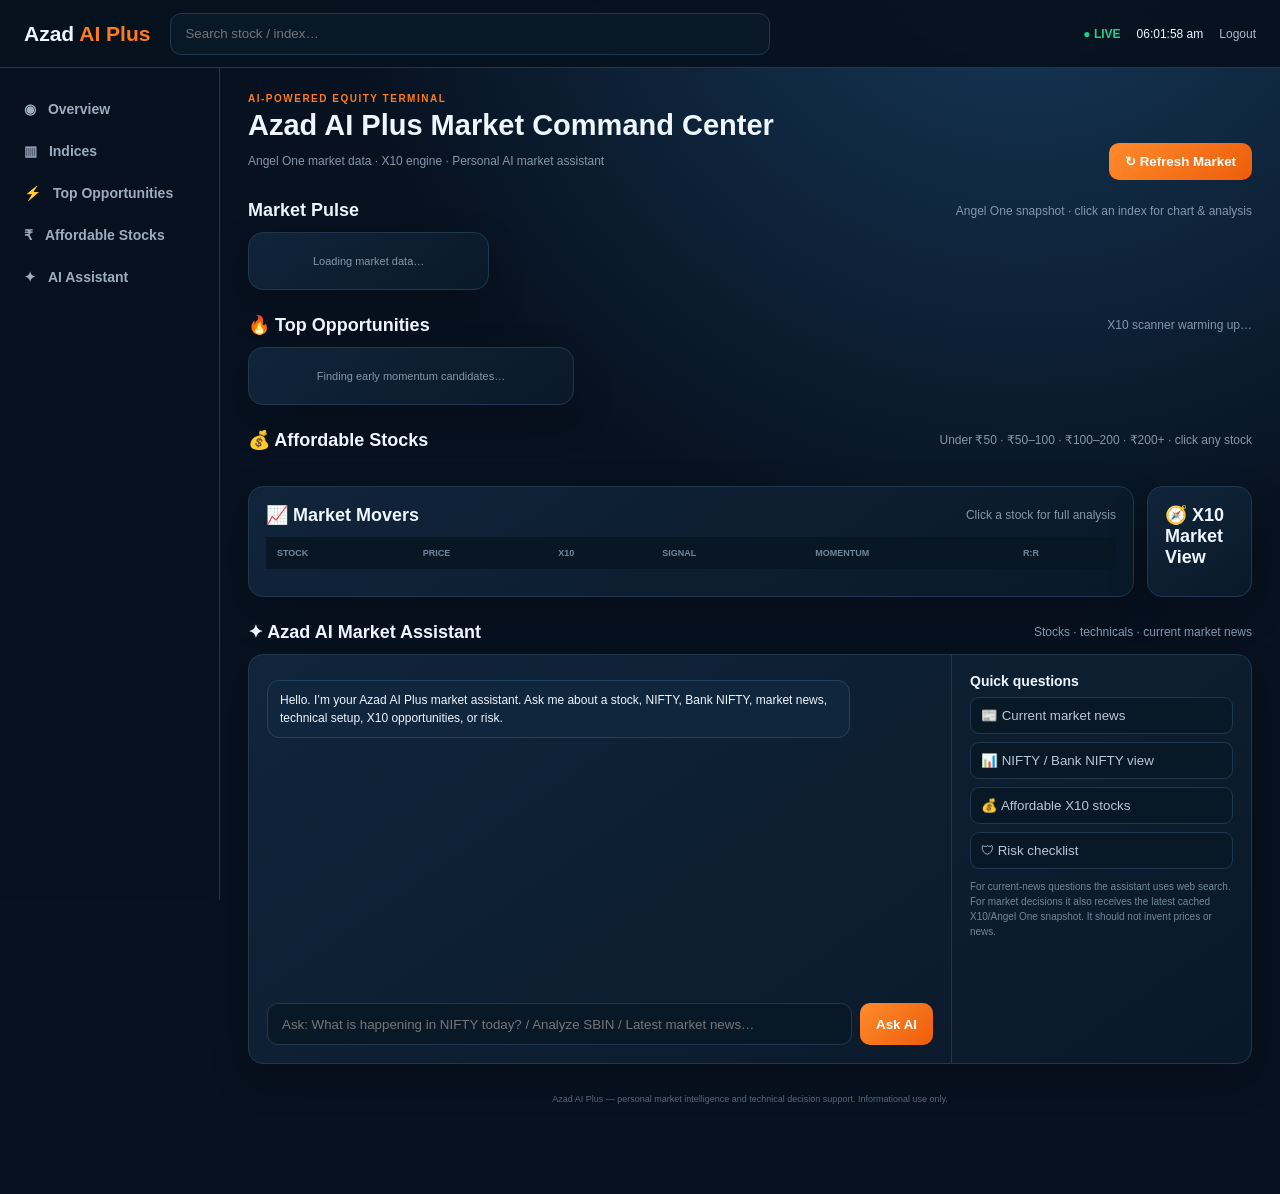
==== commit c5daa6fc: "Add accessible feature-rich stock and index analysis popup" ====
--- a/templates/index.html
+++ b/templates/index.html
@@ -2,38 +2,57 @@
 <html lang="en"><head><meta charset="utf-8"><meta name="viewport" content="width=device-width,initial-scale=1"><title>Azad AI Plus — Market Command Center</title>
 <style>
 :root{--bg:#07111f;--panel:#0d1b2d;--line:#20384f;--txt:#eef6ff;--muted:#8397ab;--orange:#ff7a18;--green:#20d18b;--red:#ff5d6c;--blue:#48a7ff}*{box-sizing:border-box}body{margin:0;background:radial-gradient(circle at 80% -10%,#173b5d 0,#07111f 42%);color:var(--txt);font:14px Inter,Segoe UI,Arial,sans-serif}.top{height:68px;display:flex;align-items:center;gap:20px;padding:0 24px;position:sticky;top:0;z-index:10;background:rgba(7,17,31,.94);border-bottom:1px solid var(--line);backdrop-filter:blur(14px)}.logo{font-size:21px;font-weight:900}.logo i{color:var(--orange);font-style:normal}.search{flex:1;max-width:600px}.search input,.input{width:100%;height:42px;border:1px solid var(--line);border-radius:11px;background:#091827;color:#fff;padding:0 14px;outline:0}.topright{margin-left:auto;display:flex;gap:16px;align-items:center;font-size:12px}.live{color:var(--green);font-weight:900}.top a{color:#aab9c9;text-decoration:none}.layout{display:grid;grid-template-columns:220px 1fr;min-height:calc(100vh - 68px)}aside{border-right:1px solid var(--line);padding:18px 12px;position:sticky;top:68px;height:calc(100vh - 68px);background:rgba(7,17,31,.6)}nav a{display:block;padding:11px 12px;color:#9badbf;text-decoration:none;border-radius:10px;margin:4px 0;font-weight:750}nav a:hover{background:rgba(255,122,24,.13);color:#fff}.label{margin-left:8px}.main{width:100%;max-width:1700px;margin:auto;padding:25px 28px 60px}.hero{display:flex;justify-content:space-between;align-items:end;margin-bottom:20px}.eyebrow{font-size:10px;color:var(--orange);letter-spacing:1.5px;font-weight:900}.hero h1{margin:5px 0;font-size:29px}.hero p,.hint{color:var(--muted);font-size:12px}.btn{border:0;border-radius:10px;background:linear-gradient(135deg,#ff8b2b,#ed5d0b);color:#fff;padding:11px 16px;font-weight:900;cursor:pointer}.section{margin-top:24px}.head{display:flex;justify-content:space-between;align-items:center;margin-bottom:11px}.head h2{font-size:18px;margin:0}.grid{display:grid;gap:13px}.indices{grid-template-columns:repeat(4,1fr)}.cards3{grid-template-columns:repeat(3,1fr)}.slabs{grid-template-columns:repeat(4,1fr)}.card{background:linear-gradient(145deg,#10243a,#0a1929);border:1px solid var(--line);border-radius:15px;box-shadow:0 15px 40px rgba(0,0,0,.2)}.index,.op{padding:17px;cursor:pointer}.iname{font-size:12px;color:#a9b9ca;font-weight:800}.price{font-size:24px;font-weight:950;margin:10px 0 4px}.pos,.green{color:var(--green)}.neg,.red{color:var(--red)}.orange{color:var(--orange)}.blue{color:var(--blue)}.ifoot{border-top:1px solid var(--line);padding-top:9px;margin-top:12px;display:flex;justify-content:space-between;color:#74899d;font-size:10px}.op{position:relative}.rank{position:absolute;right:13px;color:var(--orange);font-weight:900;font-size:10px}.op h3{margin:0}.small{color:var(--muted);font-size:10px}.pill{display:inline-block;margin-top:8px;padding:4px 8px;border-radius:999px;background:rgba(32,209,139,.12);color:var(--green);font-size:9px;font-weight:900}.trade{display:grid;grid-template-columns:repeat(4,1fr);gap:6px;margin-top:12px}.trade div{background:#081523;border:1px solid #183149;border-radius:8px;padding:7px}.trade small{display:block;color:#71879b;font-size:8px}.trade b{font-size:10px}.slab{overflow:hidden}.slabhead{padding:14px 15px;border-bottom:1px solid var(--line);background:rgba(255,122,24,.08);display:flex;justify-content:space-between}.row{padding:11px 13px;border-bottom:1px solid rgba(32,56,79,.6);display:flex;justify-content:space-between;cursor:pointer}.row:last-child{border:0}.row b{font-size:11px}.row small{display:block;color:var(--muted);font-size:9px;margin-top:3px}.right{text-align:right}.empty{text-align:center;padding:22px;color:var(--muted);font-size:11px}.split{grid-template-columns:1.5fr 1fr}.tablebox{overflow:auto}.table{width:100%;border-collapse:collapse;min-width:850px}.table th{background:#091725;color:#70869b;font-size:9px;text-align:left;padding:11px}.table td{padding:11px;border-top:1px solid var(--line);font-size:11px}.table tr{cursor:pointer}.metricgrid{grid-template-columns:repeat(4,1fr)}.metric{padding:13px}.metric small{color:#71879b;font-size:9px}.metric b{display:block;margin-top:6px;font-size:18px}.chart{height:480px;overflow:hidden;border-radius:12px;border:1px solid var(--line);background:#07111f}.chart iframe{width:100%;height:100%;border:0}.assistant{display:grid;grid-template-columns:1fr 300px;min-height:410px}.chat{padding:18px;display:flex;flex-direction:column}.messages{flex:1;overflow:auto;max-height:330px;padding-right:4px}.msg{max-width:88%;padding:10px 12px;border-radius:12px;margin:7px 0;line-height:1.5;font-size:12px;white-space:pre-wrap}.bot{background:#10263d;border:1px solid #23425d}.user{margin-left:auto;background:rgba(255,122,24,.16);border:1px solid rgba(255,122,24,.3)}.chatbar{display:flex;gap:8px;margin-top:10px}.chatbar input{flex:1}.quick{padding:18px;border-left:1px solid var(--line)}.quick button{display:block;width:100%;text-align:left;margin:8px 0;padding:10px;border-radius:9px;background:#091827;color:#b7c7d8;border:1px solid var(--line);cursor:pointer}.notice{font-size:10px;color:#71879b;line-height:1.5}.analysis{padding:18px}.footer{text-align:center;color:#536a7e;font-size:9px;padding:30px}
+/* Individual stock/index analysis popup */
+.az-modal{position:fixed;inset:0;z-index:100000;background:rgba(2,8,15,.82);backdrop-filter:blur(8px);display:none;align-items:center;justify-content:center;padding:18px}.az-modal.open{display:flex}.az-dialog{width:min(1320px,97vw);height:min(860px,94vh);background:linear-gradient(145deg,#10243a,#071522);border:1px solid #29445d;border-radius:18px;box-shadow:0 35px 110px rgba(0,0,0,.65);overflow:hidden;display:flex;flex-direction:column}.az-modal-head{display:flex;align-items:center;justify-content:space-between;gap:12px;padding:13px 16px;border-bottom:1px solid #20384f}.az-title b{font-size:19px}.az-title span{display:block;color:#8397ab;font-size:10px;margin-top:3px}.az-close{width:36px;height:36px;border:1px solid #29445d;border-radius:9px;background:#091827;color:#fff;font-size:21px;cursor:pointer}.az-tabs{display:flex;gap:7px;padding:10px 14px;border-bottom:1px solid #20384f;overflow:auto}.az-tab{border:1px solid #29445d;background:#091827;color:#9eb0c2;border-radius:9px;padding:8px 13px;font-size:10px;font-weight:900;cursor:pointer;white-space:nowrap}.az-tab.active{background:rgba(72,167,255,.15);border-color:rgba(72,167,255,.5);color:#dcecff}.az-content{flex:1;overflow:auto;padding:12px}.az-panel{display:none}.az-panel.active{display:block}.az-chart-wrap{height:520px;background:#07111f;border:1px solid #20384f;border-radius:12px;overflow:hidden;position:relative}.az-chart-toolbar{display:flex;gap:6px;align-items:center;flex-wrap:wrap;margin-bottom:9px}.az-chart-toolbar button{border:1px solid #29445d;background:#091827;color:#aebfd0;border-radius:8px;padding:7px 10px;font-size:9px;font-weight:900;cursor:pointer}.az-chart-toolbar button.active,.az-chart-toolbar button:hover{background:rgba(72,167,255,.14);color:#e5f3ff;border-color:#4d9ddd}.az-chart-status{margin-left:auto;color:#8397ab;font-size:9px}.az-canvas{width:100%;height:100%;display:block;cursor:crosshair}.az-chart-overlay{position:absolute;left:12px;top:10px;z-index:2;background:rgba(7,17,31,.8);border:1px solid #20384f;border-radius:8px;padding:7px 9px;font-size:10px;font-weight:900;pointer-events:none}.az-levels{display:flex;gap:7px;flex-wrap:wrap;margin-top:9px}.az-level{padding:7px 9px;border-radius:8px;background:#091827;border:1px solid #20384f;font-size:9px}.az-level b{display:block;font-size:11px;margin-top:3px}.az-grid{display:grid;grid-template-columns:repeat(4,1fr);gap:9px}.az-info-card{background:#0b1a2a;border:1px solid #20384f;border-radius:12px;padding:13px}.az-info-card h3{font-size:13px;margin:0 0 11px}.az-metric-grid{display:grid;grid-template-columns:repeat(3,1fr);gap:7px}.az-metric{background:#081522;border-radius:8px;padding:9px}.az-metric small{display:block;color:#71879b;font-size:8px}.az-metric b{display:block;margin-top:4px;font-size:11px}.az-trade-grid{display:grid;grid-template-columns:repeat(3,1fr);gap:8px}.az-trade-item{background:#081522;border:1px solid #183149;border-radius:8px;padding:10px}.az-trade-item small{display:block;color:#71879b;font-size:8px}.az-trade-item b{display:block;margin-top:4px;font-size:12px}.az-summary{margin-top:9px;color:#9db0c3;font-size:10px;line-height:1.5}.az-fullscreen{margin-left:auto}.az-loading{height:100%;display:flex;align-items:center;justify-content:center;color:#8397ab;font-size:11px}.az-error{height:100%;display:flex;align-items:center;justify-content:center;text-align:center;padding:20px;color:#ff8792;font-size:11px}
+@media(max-width:1000px){.az-dialog{height:95vh}.az-chart-wrap{height:440px}.az-grid{grid-template-columns:1fr 1fr}}@media(max-width:700px){.az-modal{padding:7px}.az-dialog{width:99vw;height:96vh;border-radius:13px}.az-chart-wrap{height:360px}.az-grid,.az-trade-grid{grid-template-columns:1fr}.az-metric-grid{grid-template-columns:repeat(2,1fr)}.az-chart-status{width:100%;margin-left:0}.az-fullscreen{margin-left:0}}
 @media(max-width:1200px){.indices,.slabs{grid-template-columns:repeat(2,1fr)}.split,.assistant{grid-template-columns:1fr}.quick{border-left:0;border-top:1px solid var(--line)}.cards3{grid-template-columns:1fr}.layout{grid-template-columns:70px 1fr}.label{display:none}aside nav a{text-align:center}}@media(max-width:700px){.top{padding:0 12px}.top .search{display:none}.topright{gap:8px}.layout{display:block}.side{display:none}.main{padding:18px 12px}.hero{display:block}.hero .btn{margin-top:12px}.indices,.slabs,.metricgrid{grid-template-columns:1fr}.trade{grid-template-columns:repeat(2,1fr)}.chart{height:360px}}
 </style></head>
 <body>
 <header class="top"><div class="logo">Azad <i>AI Plus</i></div><div class="search"><input id="global" placeholder="Search stock / index…" onkeydown="if(event.key==='Enter'){document.getElementById('symbol').value=this.value;analyze()}"></div><div class="topright"><span class="live">● LIVE</span><span id="clock"></span><a href="/logout">Logout</a></div></header>
-<div class="layout"><aside><nav><a href="#overview">◉ <span class="label">Overview</span></a><a href="#indices">▥ <span class="label">Indices</span></a><a href="#opps">⚡ <span class="label">Top Opportunities</span></a><a href="#slabs">₹ <span class="label">Affordable Stocks</span></a><a href="#assistant">✦ <span class="label">AI Assistant</span></a><a href="#chart">▤ <span class="label">TradingView</span></a><a href="#analysis">⌕ <span class="label">Stock Analysis</span></a></nav></aside>
+<div class="layout"><aside><nav><a href="#overview">◉ <span class="label">Overview</span></a><a href="#indices">▥ <span class="label">Indices</span></a><a href="#opps">⚡ <span class="label">Top Opportunities</span></a><a href="#slabs">₹ <span class="label">Affordable Stocks</span></a><a href="#assistant">✦ <span class="label">AI Assistant</span></a></nav></aside>
 <main class="main" id="overview">
-<div class="hero"><div><div class="eyebrow">AI-POWERED EQUITY TERMINAL</div><h1>Azad AI Plus Market Command Center</h1><p>Angel One market data · X10 engine · TradingView · Personal AI market assistant</p></div><button class="btn" onclick="refreshAll()">↻ Refresh Market</button></div>
-<section id="indices"><div class="head"><h2>Market Pulse</h2><span class="hint">Angel One snapshot</span></div><div id="indicesBox" class="grid indices"><div class="card empty">Loading market data…</div></div></section>
+<div class="hero"><div><div class="eyebrow">AI-POWERED EQUITY TERMINAL</div><h1>Azad AI Plus Market Command Center</h1><p>Angel One market data · X10 engine · Personal AI market assistant</p></div><button class="btn" onclick="refreshAll()">↻ Refresh Market</button></div>
+<section id="indices"><div class="head"><h2>Market Pulse</h2><span class="hint">Angel One snapshot · click an index for chart & analysis</span></div><div id="indicesBox" class="grid indices"><div class="card empty">Loading market data…</div></div></section>
 <section class="section" id="opps"><div class="head"><h2>🔥 Top Opportunities</h2><span id="scanState" class="hint">X10 scanner warming up…</span></div><div id="top" class="grid cards3"><div class="card empty">Finding early momentum candidates…</div></div></section>
-<section class="section" id="slabs"><div class="head"><h2>💰 Affordable Stocks</h2><span class="hint">Under ₹50 · ₹50–100 · ₹100–200 · ₹200+</span></div><div id="slabGrid" class="grid slabs"></div></section>
-<section class="section split grid"><div class="card" id="movers" style="padding:17px"><div class="head"><h2>📈 Market Movers</h2></div><div class="tablebox"><table class="table"><thead><tr><th>STOCK</th><th>PRICE</th><th>X10</th><th>SIGNAL</th><th>MOMENTUM</th><th>R:R</th></tr></thead><tbody id="moversBody"></tbody></table></div></div><div class="card" style="padding:17px"><div class="head"><h2>🧭 X10 Market View</h2></div><div id="metrics" class="grid metricgrid"></div></div></section>
+<section class="section" id="slabs"><div class="head"><h2>💰 Affordable Stocks</h2><span class="hint">Under ₹50 · ₹50–100 · ₹100–200 · ₹200+ · click any stock</span></div><div id="slabGrid" class="grid slabs"></div></section>
+<section class="section split grid"><div class="card" id="movers" style="padding:17px"><div class="head"><h2>📈 Market Movers</h2><span class="hint">Click a stock for full analysis</span></div><div class="tablebox"><table class="table"><thead><tr><th>STOCK</th><th>PRICE</th><th>X10</th><th>SIGNAL</th><th>MOMENTUM</th><th>R:R</th></tr></thead><tbody id="moversBody"></tbody></table></div></div><div class="card" style="padding:17px"><div class="head"><h2>🧭 X10 Market View</h2></div><div id="metrics" class="grid metricgrid"></div></div></section>
 <section class="section" id="assistant"><div class="head"><h2>✦ Azad AI Market Assistant</h2><span class="hint">Stocks · technicals · current market news</span></div><div class="card assistant"><div class="chat"><div id="messages" class="messages"><div class="msg bot">Hello. I’m your Azad AI Plus market assistant. Ask me about a stock, NIFTY, Bank NIFTY, market news, technical setup, X10 opportunities, or risk.</div></div><div class="chatbar"><input id="question" class="input" placeholder="Ask: What is happening in NIFTY today? / Analyze SBIN / Latest market news…" onkeydown="if(event.key==='Enter')askAI()"><button class="btn" onclick="askAI()">Ask AI</button></div></div><div class="quick"><b>Quick questions</b><button onclick="quick('What are the most important current Indian stock-market news today?')">📰 Current market news</button><button onclick="quick('Explain the current NIFTY and Bank NIFTY market bias and key levels.')">📊 NIFTY / Bank NIFTY view</button><button onclick="quick('Which affordable X10 stocks currently look strongest and why?')">💰 Affordable X10 stocks</button><button onclick="quick('What should I check before entering a momentum stock?')">🛡 Risk checklist</button><p class="notice">For current-news questions the assistant uses web search. For market decisions it also receives the latest cached X10/Angel One snapshot. It should not invent prices or news.</p></div></div></section>
-<section class="section" id="chart"><div class="head"><h2>📊 TradingView Chart</h2><span class="hint">Reliable direct TradingView embed</span></div><div class="card" style="padding:15px"><div class="chatbar"><input id="tv" class="input" placeholder="NSE symbol e.g. RELIANCE, SBIN, TCS"><button class="btn" onclick="loadChart()">Open Chart</button></div><div id="chartBox" class="chart" style="margin-top:12px"><div class="empty">Enter a symbol and click Open Chart.</div></div></div></section>
-<section class="section" id="analysis"><div class="head"><h2>🔬 Stock DNA & Trade Plan</h2><span class="hint">Angel One historical data + X10 analysis</span></div><div class="card analysis"><div class="chatbar"><input id="symbol" class="input" placeholder="RELIANCE, SBIN, TCS…" onkeydown="if(event.key==='Enter')analyze()"><button class="btn" onclick="analyze()">Analyze Stock</button></div><div id="analysisBox" style="margin-top:15px"></div></div></section>
+<!-- The old standalone Chart / Stock DNA / Trade Plan sections are intentionally removed. They are available from every stock/index popup. -->
 <div class="footer">Azad AI Plus — personal market intelligence and technical decision support. Informational use only.</div>
 </main></div>
+
+<div class="az-modal" id="azModal" aria-hidden="true"><div class="az-dialog" role="dialog" aria-modal="true"><div class="az-modal-head"><div class="az-title"><b id="azTitle">Stock Analysis</b><span id="azSubtitle">Angel One · X10</span></div><button class="az-close" id="azClose" aria-label="Close">×</button></div><div class="az-tabs"><button class="az-tab active" data-tab="chart">📊 Chart</button><button class="az-tab" data-tab="dna">🔬 Stock DNA</button><button class="az-tab" data-tab="trade">🎯 Trade Plan</button></div><div class="az-content"><section class="az-panel active" id="azPanelChart"><div class="az-chart-toolbar"><button data-range="1D">1D</button><button data-range="1W">1W</button><button data-range="1M" class="active">1M</button><button data-range="3M">3M</button><button data-range="6M">6M</button><button data-range="1Y">1Y</button><button id="azZoomOut">− Zoom</button><button id="azZoomIn">+ Zoom</button><button id="azReset">Reset</button><button class="az-fullscreen" id="azFullscreen">⛶ Full screen</button><span class="az-chart-status" id="azChartStatus">Angel One · Daily candles</span></div><div class="az-chart-wrap" id="azChartWrap"><div class="az-loading" id="azChartLoading">Select a stock or index…</div></div><div class="az-levels" id="azLevels"></div><div class="az-summary" id="azChartHint">Mouse wheel to zoom · drag to move through candles · double-click to reset.</div></section><section class="az-panel" id="azPanelDna"><div class="az-grid" id="azDna"></div></section><section class="az-panel" id="azPanelTrade"><div class="az-grid" id="azTrade"></div></section></div></div></div>
+
 <script>
-let stocks=[];let timer;const num=v=>Number.isFinite(Number(v))?Number(v).toFixed(2):'—';const money=v=>Number.isFinite(Number(v))?'₹'+Number(v).toFixed(2):'—';const esc=s=>String(s??'').replace(/[&<>"']/g,c=>({'&':'&amp;','<':'&lt;','>':'&gt;','"':'&quot;',"'":'&#39;'}[c]));
+let stocks=[];let marketIndices=[];let timer;let currentInstrument=null;let currentCandles=[];let chartState={start:0,end:0,baseStart:0,baseEnd:0};const num=v=>Number.isFinite(Number(v))?Number(v).toFixed(2):'—';const money=v=>Number.isFinite(Number(v))?'₹'+Number(v).toFixed(2):'—';const esc=s=>String(s??'').replace(/[&<>"']/g,c=>({'&':'&amp;','<':'&lt;','>':'&gt;','"':'&quot;',"'":'&#39;'}[c]));
 function cls(v){v=String(v||'').toUpperCase();return v.includes('BUY')?'green':v.includes('BEAR')||v.includes('SELL')?'red':'orange'}
-function renderIndices(a){const b=document.getElementById('indicesBox');b.innerHTML='';if(!a?.length){b.innerHTML='<div class="card empty">Market data is warming up in the background.</div>';return}a.forEach(i=>{const d=document.createElement('div');d.className='card index';d.onclick=()=>{document.getElementById('tv').value=i.name;loadChart()};d.innerHTML=`<div class="iname">${esc(i.name)}</div><div class="price">${num(i.price)}</div><div class="${i.change>=0?'pos':'neg'}">${i.change>=0?'+':''}${num(i.change)} (${i.change_percent>=0?'+':''}${num(i.change_percent)}%)</div><div class="ifoot"><span>S ${num(i.support)}</span><span>R ${num(i.resistance)}</span><b>${esc(i.bias||'NEUTRAL')}</b></div>`;b.appendChild(d)})}
-function renderTop(a){const b=document.getElementById('top');b.innerHTML='';a.slice(0,3).forEach((s,i)=>{const d=document.createElement('div');d.className='card op';d.onclick=()=>showStock(s);d.innerHTML=`<span class="rank">#${i+1} X10</span><h3>${esc(s.name||s.symbol)}</h3><div class="small">${esc(s.symbol)} · ${esc(s.trend||'Momentum')}</div><div class="price">${money(s.price)}</div><span class="pill">${esc(s.signal||'WATCH')} · X10 ${num(s.x10_score)}</span><div class="trade"><div><small>ENTRY</small><b>${money(s.entry_low)}–${money(s.entry_high)}</b></div><div><small>STOP</small><b class="red">${money(s.stop_loss)}</b></div><div><small>T1 / T2</small><b class="green">${money(s.target_1||s.target)} / ${money(s.target_2)}</b></div><div><small>R:R</small><b>${num(s.risk_reward)}</b></div></div>`;b.appendChild(d)});if(!b.children.length)b.innerHTML='<div class="card empty">No X10 opportunities returned yet.</div>'}
+function renderIndices(a){marketIndices=a||[];const b=document.getElementById('indicesBox');b.innerHTML='';if(!a?.length){b.innerHTML='<div class="card empty">Market data is warming up in the background.</div>';return}a.forEach(i=>{const d=document.createElement('div');d.className='card index';d.onclick=()=>openInstrument({symbol:i.name,name:i.name,price:i.price,change:i.change,change_percent:i.change_percent,support:i.support,resistance:i.resistance,bias:i.bias||'NEUTRAL',isIndex:true});d.innerHTML=`<div class="iname">${esc(i.name)}</div><div class="price">${num(i.price)}</div><div class="${i.change>=0?'pos':'neg'}">${i.change>=0?'+':''}${num(i.change)} (${i.change_percent>=0?'+':''}${num(i.change_percent)}%)</div><div class="ifoot"><span>S ${num(i.support)}</span><span>R ${num(i.resistance)}</span><b>${esc(i.bias||'NEUTRAL')}</b></div><div class="small blue" style="margin-top:9px">▣ Open Chart · DNA · Trade Plan</div>`;b.appendChild(d)})}
+function renderTop(a){const b=document.getElementById('top');b.innerHTML='';a.slice(0,3).forEach((s,i)=>{const d=document.createElement('div');d.className='card op';d.onclick=()=>openInstrument(s);d.innerHTML=`<span class="rank">#${i+1} X10</span><h3>${esc(s.name||s.symbol)}</h3><div class="small">${esc(s.symbol)} · ${esc(s.trend||'Momentum')}</div><div class="price">${money(s.price)}</div><span class="pill">${esc(s.signal||'WATCH')} · X10 ${num(s.x10_score)}</span><div class="trade"><div><small>ENTRY</small><b>${money(s.entry_low)}–${money(s.entry_high)}</b></div><div><small>STOP</small><b class="red">${money(s.stop_loss)}</b></div><div><small>T1 / T2</small><b class="green">${money(s.target_1||s.target)} / ${money(s.target_2)}</b></div><div><small>R:R</small><b>${num(s.risk_reward)}</b></div></div><div class="small blue" style="margin-top:9px">▣ Open Chart · Stock DNA · Trade Plan</div>`;b.appendChild(d)});if(!b.children.length)b.innerHTML='<div class="card empty">No X10 opportunities returned yet.</div>'}
 function renderSlabs(a){const g=document.getElementById('slabGrid');g.innerHTML='';[[0,50,'UNDER ₹50'],[50,100,'₹50 – ₹100'],[100,200,'₹100 – ₹200'],[200,Infinity,'₹200+']].forEach(x=>{const list=a.filter(s=>Number(s.price)>=x[0]&&Number(s.price)<x[1]).sort((p,q)=>(Number(q.x10_score)||0)-(Number(p.x10_score)||0)).slice(0,7);const d=document.createElement('div');d.className='card slab';d.innerHTML=`<div class="slabhead"><b>${x[2]}</b><span class="hint">${list.length} picks</span></div>`+(list.length?list.map(s=>`<div class="row" onclick="showStockBySymbol('${esc(s.symbol)}')"><div><b>${esc(s.name||s.symbol)}</b><small>${esc(s.signal||'WATCH')} · ${esc(s.momentum||'—')}</small></div><div class="right"><b>${money(s.price)}</b><small class="orange">X10 ${num(s.x10_score)}</small></div></div>`).join(''):'<div class="empty">No qualifying stock.</div>');g.appendChild(d)})}
-function renderMovers(a){const b=document.getElementById('moversBody');b.innerHTML='';a.slice(0,15).forEach(s=>{const tr=document.createElement('tr');tr.onclick=()=>showStock(s);tr.innerHTML=`<td><b>${esc(s.symbol)}</b></td><td>${money(s.price)}</td><td class="orange">${num(s.x10_score)}</td><td class="${cls(s.signal)}">${esc(s.signal||'—')}</td><td>${esc(s.momentum||'—')}</td><td>${num(s.risk_reward)}</td>`;b.appendChild(tr)})}
+function renderMovers(a){const b=document.getElementById('moversBody');b.innerHTML='';a.slice(0,15).forEach(s=>{const tr=document.createElement('tr');tr.onclick=()=>openInstrument(s);tr.innerHTML=`<td><b>${esc(s.symbol)}</b></td><td>${money(s.price)}</td><td class="orange">${num(s.x10_score)}</td><td class="${cls(s.signal)}">${esc(s.signal||'—')}</td><td>${esc(s.momentum||'—')}</td><td>${num(s.risk_reward)}</td>`;b.appendChild(tr)})}
 function renderMetrics(a){const buy=a.filter(s=>String(s.signal||'').toUpperCase().includes('BUY')).length;const watch=a.filter(s=>String(s.signal||'').toUpperCase().includes('WATCH')).length;const avg=a.length?a.reduce((z,s)=>z+(Number(s.x10_score)||0),0)/a.length:0;document.getElementById('metrics').innerHTML=`<div class="card metric"><small>TOP X10</small><b class="orange">${num(a[0]?.x10_score)}</b></div><div class="card metric"><small>AVG X10</small><b>${num(avg)}</b></div><div class="card metric"><small>BUY / WATCH</small><b class="green">${buy} / ${watch}</b></div><div class="card metric"><small>CANDIDATES</small><b>${a.length}</b></div>`}
-function showStock(s){document.getElementById('symbol').value=s.symbol||'';document.getElementById('analysisBox').innerHTML=`<div class="grid metricgrid"><div class="card metric"><small>PRICE</small><b>${money(s.price)}</b></div><div class="card metric"><small>X10 SCORE</small><b class="orange">${num(s.x10_score)}</b></div><div class="card metric"><small>MOMENTUM</small><b>${esc(s.momentum||'—')}</b></div><div class="card metric"><small>TREND</small><b>${esc(s.trend||'—')}</b></div></div><div class="trade"><div><small>ENTRY</small><b>${money(s.entry_low)} – ${money(s.entry_high)}</b></div><div><small>STOP LOSS</small><b class="red">${money(s.stop_loss)}</b></div><div><small>TARGET 1 / 2</small><b class="green">${money(s.target_1||s.target)} / ${money(s.target_2)}</b></div><div><small>R:R</small><b>${num(s.risk_reward)}</b></div></div><p class="hint">${s.dont_chase?'⚠ Don’t chase — wait for the planned entry zone.':'✓ Setup is inside the actionable range.'}</p>`;document.getElementById('analysis').scrollIntoView({behavior:'smooth'});document.getElementById('tv').value=s.symbol||'';loadChart()}
-function showStockBySymbol(sym){const s=stocks.find(x=>x.symbol===sym);if(s)showStock(s);else{document.getElementById('symbol').value=sym;analyze()}}
-async function analyze(){const sym=document.getElementById('symbol').value.trim().toUpperCase();if(!sym)return;const box=document.getElementById('analysisBox');box.innerHTML='<div class="empty">Analyzing…</div>';try{const r=await fetch('/api/analyze/'+encodeURIComponent(sym));const d=await r.json();if(!r.ok)throw Error(d.message||'Analysis failed');showStock(d.analysis||d)}catch(e){box.innerHTML='<div class="empty">'+esc(e.message)+'</div>'}}
-function loadChart(sym){sym=(sym||document.getElementById('tv').value||'NIFTY').toUpperCase().replace(/[^A-Z0-9_]/g,'');document.getElementById('tv').value=sym;const src='https://www.tradingview.com/widgetembed/?symbol=NSE%3A'+encodeURIComponent(sym)+'&interval=D&theme=dark&style=1&locale=en&toolbar_bg=%2307111f&enable_publishing=false&hide_top_toolbar=false&hide_legend=false&saveimage=false&studies=Volume%40tv-basicstudies%2CRSI%40tv-basicstudies';document.getElementById('chartBox').innerHTML=`<iframe title="TradingView ${esc(sym)} chart" src="${src}" loading="lazy" allowtransparency="true"></iframe>`}
+function showStockBySymbol(sym){const s=stocks.find(x=>x.symbol===sym);if(s)openInstrument(s);else openInstrument({symbol:sym,name:sym})}
+function normalizeSymbol(s){return String(s||'').toUpperCase().trim().replace(/^NSE:/,'').replace(/[^A-Z0-9_ ]/g,'')}
+function switchTab(name){document.querySelectorAll('.az-tab').forEach(b=>b.classList.toggle('active',b.dataset.tab===name));document.querySelectorAll('.az-panel').forEach(p=>p.classList.toggle('active',p.id==='azPanel'+name.charAt(0).toUpperCase()+name.slice(1)));if(name==='chart')setTimeout(drawAdvancedChart,30)}
+async function openInstrument(raw){const s=raw||{};currentInstrument=s;document.getElementById('azModal').classList.add('open');document.getElementById('azModal').setAttribute('aria-hidden','false');document.body.style.overflow='hidden';document.getElementById('azTitle').textContent=s.name||s.symbol||'Market Instrument';document.getElementById('azSubtitle').textContent=(s.symbol||s.name||'')+' · Angel One'+(s.isIndex?' · INDEX':' · X10');document.getElementById('azChartWrap').innerHTML='<div class="az-loading">Loading Angel One candles…</div>';document.getElementById('azChartStatus').textContent='Loading…';renderDNA(s);renderTrade(s);switchTab('chart');try{const symbol=normalizeSymbol(s.symbol||s.name);const r=await fetch('/api/historical/'+encodeURIComponent(symbol),{cache:'no-store'});const j=await r.json();if(!r.ok||!j.success)throw new Error(j.message||'Angel One historical data unavailable.');currentCandles=(j.data||[]).map(parseCandle).filter(x=>[x.o,x.h,x.l,x.c].every(Number.isFinite));if(!currentCandles.length)throw new Error('No Angel One candle data returned.');chartState={start:Math.max(0,currentCandles.length-45),end:currentCandles.length,baseStart:Math.max(0,currentCandles.length-45),baseEnd:currentCandles.length};document.getElementById('azChartStatus').textContent=`Angel One · ${currentCandles.length} daily candles · ${symbol}`;document.getElementById('azChartWrap').innerHTML='<div class="az-chart-overlay" id="azOverlay"></div><canvas class="az-canvas" id="azCanvas"></canvas>';document.getElementById('azCanvas').addEventListener('wheel',chartWheel,{passive:false});document.getElementById('azCanvas').addEventListener('mousedown',chartDown);document.getElementById('azCanvas').addEventListener('dblclick',()=>resetChart());drawAdvancedChart();window.addEventListener('resize',drawAdvancedChart,{passive:true});}catch(e){document.getElementById('azChartWrap').innerHTML='<div class="az-error">Angel One chart error<br>'+esc(e.message||e)+'</div>';document.getElementById('azChartStatus').textContent='Chart unavailable'}}
+function parseCandle(x){if(Array.isArray(x))return{t:x[0],o:+x[1],h:+x[2],l:+x[3],c:+x[4],v:+(x[5]||0)};return{t:x.date||x.timestamp||x.time||x.ts,o:+(x.open??x.Open),h:+(x.high??x.High),l:+(x.low??x.Low),c:+(x.close??x.Close),v:+(x.volume??x.Volume??0)}}
+function drawAdvancedChart(){const c=document.getElementById('azCanvas'),wrap=document.getElementById('azChartWrap');if(!c||!wrap||!currentCandles.length)return;const dpr=devicePixelRatio||1,w=wrap.clientWidth,h=wrap.clientHeight;c.width=w*dpr;c.height=h*dpr;const ctx=c.getContext('2d');ctx.setTransform(dpr,0,0,dpr,0,0);ctx.fillStyle='#07111f';ctx.fillRect(0,0,w,h);let start=Math.max(0,Math.floor(chartState.start)),end=Math.min(currentCandles.length,Math.ceil(chartState.end));if(end-start<8){start=Math.max(0,end-8);chartState.start=start}const data=currentCandles.slice(start,end),pad={l:60,r:22,t:44,b:78},cw=Math.max(20,w-pad.l-pad.r),ch=Math.max(120,h-pad.t-pad.b),volH=Math.min(75,ch*.2),priceH=ch-volH-12,max=Math.max(...data.map(x=>x.h)),min=Math.min(...data.map(x=>x.l)),span=max-min||1,step=cw/data.length,body=Math.max(3,step*.58),py=p=>pad.t+(max-p)/span*priceH;ctx.strokeStyle='#183149';ctx.lineWidth=1;ctx.fillStyle='#71879b';ctx.font='10px Arial';for(let i=0;i<5;i++){const y=pad.t+priceH*i/4;ctx.beginPath();ctx.moveTo(pad.l,y);ctx.lineTo(w-pad.r,y);ctx.stroke();ctx.fillText(max-span*i/4,7,y+3)}data.forEach((d,i)=>{const x=pad.l+i*step+step/2,up=d.c>=d.o;ctx.strokeStyle=up?'#20d18b':'#ff5d6c';ctx.fillStyle=ctx.strokeStyle;ctx.beginPath();ctx.moveTo(x,py(d.h));ctx.lineTo(x,py(d.l));ctx.stroke();const y1=py(d.o),y2=py(d.c);ctx.fillRect(x-body/2,Math.min(y1,y2),body,Math.max(2,Math.abs(y2-y1)));if(i%Math.max(1,Math.ceil(data.length/6))===0){const dt=new Date(d.t);const label=isNaN(dt)?String(d.t).slice(0,10):dt.toLocaleDateString('en-IN',{day:'2-digit',month:'short'});ctx.fillStyle='#71879b';ctx.fillText(label,x-18,h-48)}});const volMax=Math.max(...data.map(x=>x.v||0),1),volTop=pad.t+priceH+12;data.forEach((d,i)=>{const x=pad.l+i*step+step/2,vh=((d.v||0)/volMax)*volH;ctx.fillStyle=d.c>=d.o?'rgba(32,209,139,.45)':'rgba(255,93,108,.45)';ctx.fillRect(x-body/2,volTop+volH-vh,body,vh)});const sup=Number(currentInstrument.support),res=Number(currentInstrument.resistance),entry=Number(currentInstrument.entry||currentInstrument.entry_low),sl=Number(currentInstrument.stop_loss),t1=Number(currentInstrument.target_1||currentInstrument.target),last=data[data.length-1];drawLevel(ctx,w,pad,py,sup,'S');drawLevel(ctx,w,pad,py,res,'R');drawLevel(ctx,w,pad,py,entry,'E');drawLevel(ctx,w,pad,py,sl,'SL');drawLevel(ctx,w,pad,py,t1,'T1');const overlay=document.getElementById('azOverlay');if(overlay)overlay.textContent=`${currentInstrument.symbol||''}  ₹${num(last.c)}  ·  ${last.c>=last.o?'Bullish':'Bearish'} candle`;document.getElementById('azChartHint').textContent='Mouse wheel to zoom · drag to move · double-click to reset · chart levels use available support/resistance/trade-plan data.'}
+function drawLevel(ctx,w,pad,py,value,label){if(!Number.isFinite(value)||value<=0)return;const y=py(value);if(y<pad.t||y>pad.t+360)return;ctx.save();ctx.setLineDash([5,4]);ctx.strokeStyle=label==='SL'?'#ff5d6c':label==='T1'?'#20d18b':'#48a7ff';ctx.beginPath();ctx.moveTo(pad.l,y);ctx.lineTo(w-pad.r,y);ctx.stroke();ctx.restore();ctx.fillStyle=ctx.strokeStyle;ctx.font='9px Arial';ctx.fillText(label+' '+money(value),w-pad.r-90,y-4)}
+function chartWheel(e){e.preventDefault();const span=chartState.end-chartState.start,step=Math.max(5,Math.round(span*(e.deltaY>0?1.18:.82))),mid=Math.round((chartState.start+chartState.end)/2);chartState.start=Math.max(0,mid-Math.round(step/2));chartState.end=Math.min(currentCandles.length,mid+Math.round(step/2));drawAdvancedChart()}
+let dragX=null,dragStart=null;function chartDown(e){dragX=e.clientX;dragStart={s:chartState.start,e:chartState.end};const move=ev=>{if(dragX===null)return;const dx=ev.clientX-dragX,span=dragStart.e-dragStart.s,shift=Math.round(-dx/Math.max(1,e.currentTarget.clientWidth)*span);chartState.start=Math.max(0,dragStart.s+shift);chartState.end=Math.min(currentCandles.length,dragStart.e+shift);drawAdvancedChart()};const up=()=>{dragX=null;window.removeEventListener('mousemove',move);window.removeEventListener('mouseup',up)};window.addEventListener('mousemove',move);window.addEventListener('mouseup',up)}
+function setRange(range){if(!currentCandles.length)return;const days={"1D":1,"1W":5,"1M":22,"3M":66,"6M":132,"1Y":252}[range]||22;const n=Math.min(currentCandles.length,days);chartState.start=currentCandles.length-n;chartState.end=currentCandles.length;document.querySelectorAll('[data-range]').forEach(b=>b.classList.toggle('active',b.dataset.range===range));drawAdvancedChart()}
+function zoom(f){const mid=(chartState.start+chartState.end)/2,span=Math.max(8,Math.round((chartState.end-chartState.start)*f));chartState.start=Math.max(0,Math.round(mid-span/2));chartState.end=Math.min(currentCandles.length,Math.round(mid+span/2));drawAdvancedChart()}
+function resetChart(){chartState.start=Math.max(0,currentCandles.length-45);chartState.end=currentCandles.length;document.querySelectorAll('[data-range]').forEach(b=>b.classList.toggle('active',b.dataset.range==='1M'));drawAdvancedChart()}
+function renderDNA(s){const isIdx=!!s.isIndex;const items=isIdx?[['PRICE',money(s.price)],['CHANGE',(Number(s.change)>=0?'+':'')+num(s.change)],['CHANGE %',(Number(s.change_percent)>=0?'+':'')+num(s.change_percent)+'%'],['BIAS',s.bias||'NEUTRAL'],['SUPPORT',money(s.support)],['RESISTANCE',money(s.resistance)],['MARKET','INDEX'],['SOURCE','ANGEL ONE']]:[['PRICE',money(s.price)],['X10',num(s.x10_score)],['SIGNAL',s.signal||'WATCH'],['TREND',s.trend||'—'],['MOMENTUM',s.momentum||'—'],['RSI',num(s.rsi)],['MACD',num(s.macd)],['ADX',num(s.adx)],['SUPPORT',money(s.support)],['RESISTANCE',money(s.resistance)],['VOLUME RATIO',num(s.volume_ratio)],['ATR',num(s.atr)]];document.getElementById('azDna').innerHTML=items.map(x=>`<div class="az-info-card"><h3>${esc(x[0])}</h3><div class="az-metric-grid"><div class="az-metric" style="grid-column:1/-1"><small>VALUE</small><b>${esc(x[1])}</b></div></div></div>`).join('')}
+function renderTrade(s){if(s.isIndex){const p=Number(s.price),sup=Number(s.support),res=Number(s.resistance);const bias=String(s.bias||'NEUTRAL');document.getElementById('azTrade').innerHTML=`<div class="az-info-card"><h3>🎯 Index Trade Plan</h3><div class="az-trade-grid"><div class="az-trade-item"><small>CURRENT</small><b>${money(p)}</b></div><div class="az-trade-item"><small>SUPPORT</small><b>${money(sup)}</b></div><div class="az-trade-item"><small>RESISTANCE</small><b>${money(res)}</b></div><div class="az-trade-item"><small>BIAS</small><b>${esc(bias)}</b></div><div class="az-trade-item"><small>UPSIDE TO R</small><b>${Number.isFinite(p)&&Number.isFinite(res)&&p?num((res-p)/p*100)+'%':'—'}</b></div><div class="az-trade-item"><small>DOWNSIDE TO S</small><b>${Number.isFinite(p)&&Number.isFinite(sup)&&p?num((p-sup)/p*100)+'%':'—'}</b></div></div><p class="az-summary">Use support/resistance as decision zones rather than guaranteed targets. Wait for confirmation before entering and avoid chasing extended moves.</p></div>`;return}document.getElementById('azTrade').innerHTML=`<div class="az-info-card"><h3>🎯 X10 Trade Plan</h3><div class="az-trade-grid"><div class="az-trade-item"><small>ENTRY ZONE</small><b>${money(s.entry_low)} – ${money(s.entry_high)}</b></div><div class="az-trade-item"><small>STOP LOSS</small><b class="red">${money(s.stop_loss)}</b></div><div class="az-trade-item"><small>TARGET 1</small><b class="green">${money(s.target_1||s.target)}</b></div><div class="az-trade-item"><small>TARGET 2</small><b class="green">${money(s.target_2)}</b></div><div class="az-trade-item"><small>R:R</small><b>${num(s.risk_reward)}</b></div><div class="az-trade-item"><small>TRAILING EXIT</small><b>${money(s.trailing_stop)}</b></div></div><p class="az-summary">${s.dont_chase?'⚠ Don’t chase — wait for the planned entry zone.':'✓ Setup is inside the actionable range.'} Levels are decision-support estimates from the current X10 analysis.</p></div>`}
+function closeModal(){document.getElementById('azModal').classList.remove('open');document.getElementById('azModal').setAttribute('aria-hidden','true');document.body.style.overflow='';currentCandles=[]}
+function loadChart(sym){const s=stocks.find(x=>x.symbol===sym)||{symbol:sym,name:sym};openInstrument(s)}
+async function analyze(){const sym=document.getElementById('symbol')?.value.trim().toUpperCase();if(!sym)return;openInstrument({symbol:sym,name:sym})}
 async function askAI(){const input=document.getElementById('question');const q=input.value.trim();if(!q)return;addMsg(q,'user');input.value='';const wait=addMsg('Thinking and checking current market information…','bot');try{const r=await fetch('/api/ai-assistant',{method:'POST',headers:{'Content-Type':'application/json'},body:JSON.stringify({message:q})});const d=await r.json();wait.remove();if(!r.ok||!d.success)throw Error(d.message||'Assistant unavailable');addMsg(d.answer,'bot')}catch(e){wait.remove();addMsg('AI Assistant: '+e.message,'bot')}}
 function addMsg(t,type){const d=document.createElement('div');d.className='msg '+type;d.textContent=t;document.getElementById('messages').appendChild(d);document.getElementById('messages').scrollTop=999999;return d}function quick(q){document.getElementById('question').value=q;askAI()}
 async function loadScan(){try{const r=await fetch('/api/scan');const d=await r.json();stocks=d.stocks||[];stocks.sort((a,b)=>(Number(b.x10_score)||0)-(Number(a.x10_score)||0));renderTop(stocks);renderSlabs(stocks);renderMovers(stocks);renderMetrics(stocks);document.getElementById('scanState').textContent=stocks.length?`${stocks.length} candidates${d.refreshing?' · refreshing':''}`:'Scanner warming up…'}catch(e){}}
 async function loadIndices(){try{const r=await fetch('/api/indices');const d=await r.json();renderIndices(d.indices||[])}catch(e){}}
 async function refreshAll(){await fetch('/api/scan/refresh');loadScan();loadIndices()}
-setInterval(()=>document.getElementById('clock').textContent=new Date().toLocaleTimeString('en-IN',{hour:'2-digit',minute:'2-digit',second:'2-digit'}),1000);loadScan();loadIndices();timer=setInterval(()=>{loadScan();loadIndices()},30000);
-</script></body></html>
+
+document.getElementById('azClose').onclick=closeModal;document.getElementById('azModal').addEventListener('click',e=>{if(e.target.id==='azModal')closeModal()});document.addEventListener('keydown',e=>{if(e.key==='Escape')closeModal()});document.querySelectorAll('.az-tab').forEach(b=>b.onclick=()=>switchTab(b.dataset.tab));document.querySelectorAll('[data-range]').forEach(b=>b.onclick=()=>setRange(b.dataset.range));document.getElementById('azZoomIn').onclick=()=>zoom(.72);document.getElementById('azZoomOut').onclick=()=>zoom(1.38);document.getElementById('azReset').onclick=resetChart;document.getElementById('azFullscreen').onclick=()=>{const el=document.getElementById('azChartWrap');if(el.requestFullscreen)el.requestFullscreen()};setInterval(()=>document.getElementById('clock').textContent=new Date().toLocaleTimeString('en-IN',{hour:'2-digit',minute:'2-digit',second:'2-digit'}),1000);loadScan();loadIndices();timer=setInterval(()=>{loadScan();loadIndices()},30000);
+</script></body></html>
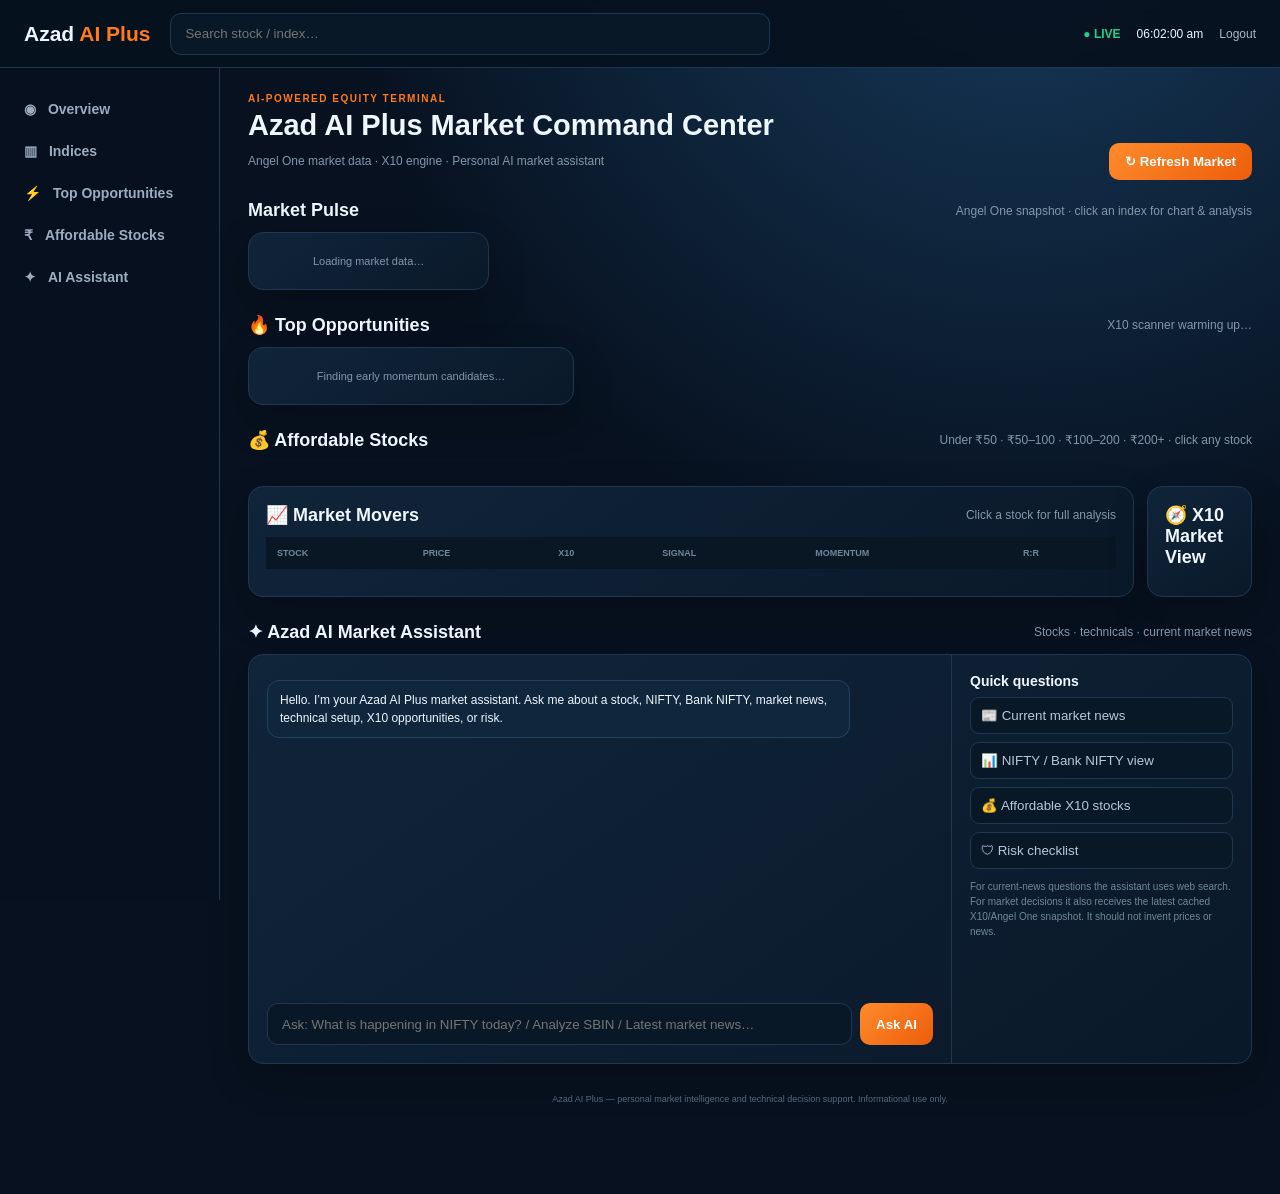
==== commit 78a9fb7f: "Fix Angel One stock charts and single-page analysis layout" ====
--- a/templates/index.html
+++ b/templates/index.html
@@ -6,6 +6,20 @@
 .az-modal{position:fixed;inset:0;z-index:100000;background:rgba(2,8,15,.82);backdrop-filter:blur(8px);display:none;align-items:center;justify-content:center;padding:18px}.az-modal.open{display:flex}.az-dialog{width:min(1320px,97vw);height:min(860px,94vh);background:linear-gradient(145deg,#10243a,#071522);border:1px solid #29445d;border-radius:18px;box-shadow:0 35px 110px rgba(0,0,0,.65);overflow:hidden;display:flex;flex-direction:column}.az-modal-head{display:flex;align-items:center;justify-content:space-between;gap:12px;padding:13px 16px;border-bottom:1px solid #20384f}.az-title b{font-size:19px}.az-title span{display:block;color:#8397ab;font-size:10px;margin-top:3px}.az-close{width:36px;height:36px;border:1px solid #29445d;border-radius:9px;background:#091827;color:#fff;font-size:21px;cursor:pointer}.az-tabs{display:flex;gap:7px;padding:10px 14px;border-bottom:1px solid #20384f;overflow:auto}.az-tab{border:1px solid #29445d;background:#091827;color:#9eb0c2;border-radius:9px;padding:8px 13px;font-size:10px;font-weight:900;cursor:pointer;white-space:nowrap}.az-tab.active{background:rgba(72,167,255,.15);border-color:rgba(72,167,255,.5);color:#dcecff}.az-content{flex:1;overflow:auto;padding:12px}.az-panel{display:none}.az-panel.active{display:block}.az-chart-wrap{height:520px;background:#07111f;border:1px solid #20384f;border-radius:12px;overflow:hidden;position:relative}.az-chart-toolbar{display:flex;gap:6px;align-items:center;flex-wrap:wrap;margin-bottom:9px}.az-chart-toolbar button{border:1px solid #29445d;background:#091827;color:#aebfd0;border-radius:8px;padding:7px 10px;font-size:9px;font-weight:900;cursor:pointer}.az-chart-toolbar button.active,.az-chart-toolbar button:hover{background:rgba(72,167,255,.14);color:#e5f3ff;border-color:#4d9ddd}.az-chart-status{margin-left:auto;color:#8397ab;font-size:9px}.az-canvas{width:100%;height:100%;display:block;cursor:crosshair}.az-chart-overlay{position:absolute;left:12px;top:10px;z-index:2;background:rgba(7,17,31,.8);border:1px solid #20384f;border-radius:8px;padding:7px 9px;font-size:10px;font-weight:900;pointer-events:none}.az-levels{display:flex;gap:7px;flex-wrap:wrap;margin-top:9px}.az-level{padding:7px 9px;border-radius:8px;background:#091827;border:1px solid #20384f;font-size:9px}.az-level b{display:block;font-size:11px;margin-top:3px}.az-grid{display:grid;grid-template-columns:repeat(4,1fr);gap:9px}.az-info-card{background:#0b1a2a;border:1px solid #20384f;border-radius:12px;padding:13px}.az-info-card h3{font-size:13px;margin:0 0 11px}.az-metric-grid{display:grid;grid-template-columns:repeat(3,1fr);gap:7px}.az-metric{background:#081522;border-radius:8px;padding:9px}.az-metric small{display:block;color:#71879b;font-size:8px}.az-metric b{display:block;margin-top:4px;font-size:11px}.az-trade-grid{display:grid;grid-template-columns:repeat(3,1fr);gap:8px}.az-trade-item{background:#081522;border:1px solid #183149;border-radius:8px;padding:10px}.az-trade-item small{display:block;color:#71879b;font-size:8px}.az-trade-item b{display:block;margin-top:4px;font-size:12px}.az-summary{margin-top:9px;color:#9db0c3;font-size:10px;line-height:1.5}.az-fullscreen{margin-left:auto}.az-loading{height:100%;display:flex;align-items:center;justify-content:center;color:#8397ab;font-size:11px}.az-error{height:100%;display:flex;align-items:center;justify-content:center;text-align:center;padding:20px;color:#ff8792;font-size:11px}
 @media(max-width:1000px){.az-dialog{height:95vh}.az-chart-wrap{height:440px}.az-grid{grid-template-columns:1fr 1fr}}@media(max-width:700px){.az-modal{padding:7px}.az-dialog{width:99vw;height:96vh;border-radius:13px}.az-chart-wrap{height:360px}.az-grid,.az-trade-grid{grid-template-columns:1fr}.az-metric-grid{grid-template-columns:repeat(2,1fr)}.az-chart-status{width:100%;margin-left:0}.az-fullscreen{margin-left:0}}
 @media(max-width:1200px){.indices,.slabs{grid-template-columns:repeat(2,1fr)}.split,.assistant{grid-template-columns:1fr}.quick{border-left:0;border-top:1px solid var(--line)}.cards3{grid-template-columns:1fr}.layout{grid-template-columns:70px 1fr}.label{display:none}aside nav a{text-align:center}}@media(max-width:700px){.top{padding:0 12px}.top .search{display:none}.topright{gap:8px}.layout{display:block}.side{display:none}.main{padding:18px 12px}.hero{display:block}.hero .btn{margin-top:12px}.indices,.slabs,.metricgrid{grid-template-columns:1fr}.trade{grid-template-columns:repeat(2,1fr)}.chart{height:360px}}
+
+/* Single-page stock/index analysis: chart left, DNA + trade plan right. */
+.az-tabs{display:none!important}
+.az-content{display:grid!important;grid-template-columns:minmax(0,1.7fr) minmax(300px,.85fr);grid-template-rows:minmax(0,1fr) minmax(0,1fr);gap:12px;overflow:hidden!important;padding:12px}
+#azPanelChart{display:block!important;grid-column:1;grid-row:1 / 3;min-width:0;min-height:0}
+#azPanelDna{display:block!important;grid-column:2;grid-row:1;min-width:0;min-height:0;overflow:auto}
+#azPanelTrade{display:block!important;grid-column:2;grid-row:2;min-width:0;min-height:0;overflow:auto}
+#azPanelChart .az-chart-wrap{height:calc(100% - 92px);min-height:360px}
+#azPanelChart .az-chart-toolbar{position:sticky;top:0;z-index:4;background:#071522;padding-bottom:7px}
+#azPanelDna .az-grid,#azPanelTrade .az-grid{grid-template-columns:1fr}
+#azPanelDna .az-info-card,#azPanelTrade .az-info-card{padding:11px}
+#azPanelDna .az-info-card h3,#azPanelTrade .az-info-card h3{margin-bottom:8px}
+@media(max-width:900px){.az-content{grid-template-columns:1fr;grid-template-rows:auto auto auto;overflow:auto!important}#azPanelChart{grid-column:1;grid-row:1}#azPanelDna{grid-column:1;grid-row:2}#azPanelTrade{grid-column:1;grid-row:3}#azPanelChart .az-chart-wrap{height:430px;min-height:0}}
+@media(max-width:600px){#azPanelChart .az-chart-wrap{height:360px}.az-content{padding:8px}}
 </style></head>
 <body>
 <header class="top"><div class="logo">Azad <i>AI Plus</i></div><div class="search"><input id="global" placeholder="Search stock / index…" onkeydown="if(event.key==='Enter'){document.getElementById('symbol').value=this.value;analyze()}"></div><div class="topright"><span class="live">● LIVE</span><span id="clock"></span><a href="/logout">Logout</a></div></header>
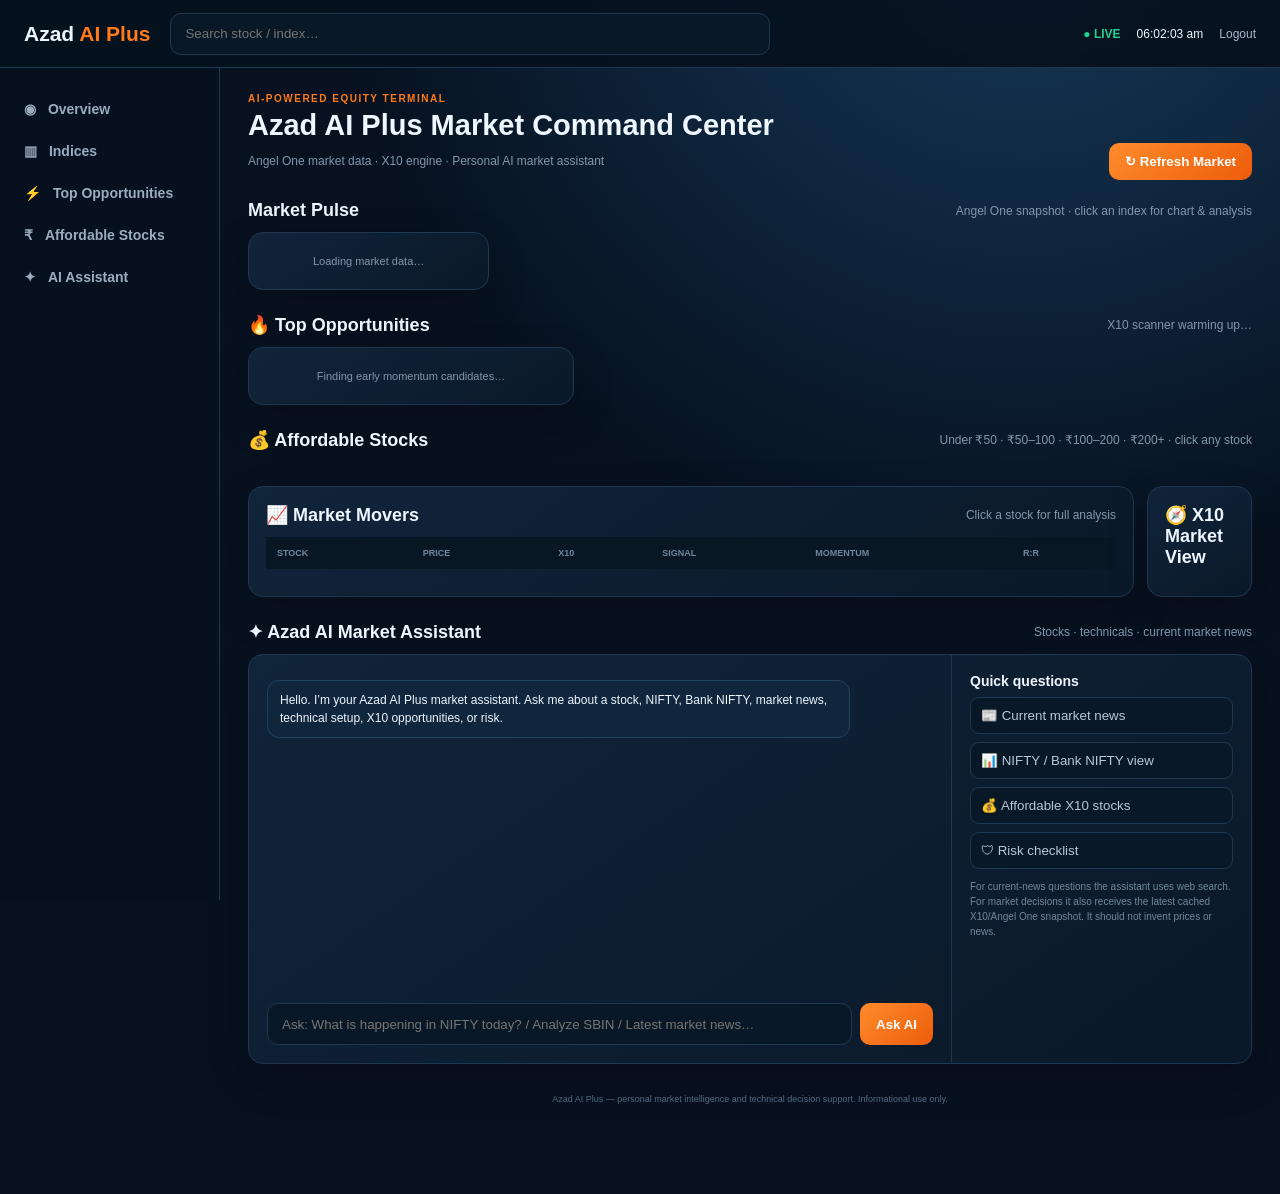
==== commit fe2993bc: "enable TradingView chart loader" ====
--- a/templates/index.html
+++ b/templates/index.html
@@ -69,4 +69,4 @@
 async function refreshAll(){await fetch('/api/scan/refresh');loadScan();loadIndices()}
 
 document.getElementById('azClose').onclick=closeModal;document.getElementById('azModal').addEventListener('click',e=>{if(e.target.id==='azModal')closeModal()});document.addEventListener('keydown',e=>{if(e.key==='Escape')closeModal()});document.querySelectorAll('.az-tab').forEach(b=>b.onclick=()=>switchTab(b.dataset.tab));document.querySelectorAll('[data-range]').forEach(b=>b.onclick=()=>setRange(b.dataset.range));document.getElementById('azZoomIn').onclick=()=>zoom(.72);document.getElementById('azZoomOut').onclick=()=>zoom(1.38);document.getElementById('azReset').onclick=resetChart;document.getElementById('azFullscreen').onclick=()=>{const el=document.getElementById('azChartWrap');if(el.requestFullscreen)el.requestFullscreen()};setInterval(()=>document.getElementById('clock').textContent=new Date().toLocaleTimeString('en-IN',{hour:'2-digit',minute:'2-digit',second:'2-digit'}),1000);loadScan();loadIndices();timer=setInterval(()=>{loadScan();loadIndices()},30000);
-</script></body></html>+</script><script src="/static/tradingview_chart.js" defer></script></body></html>
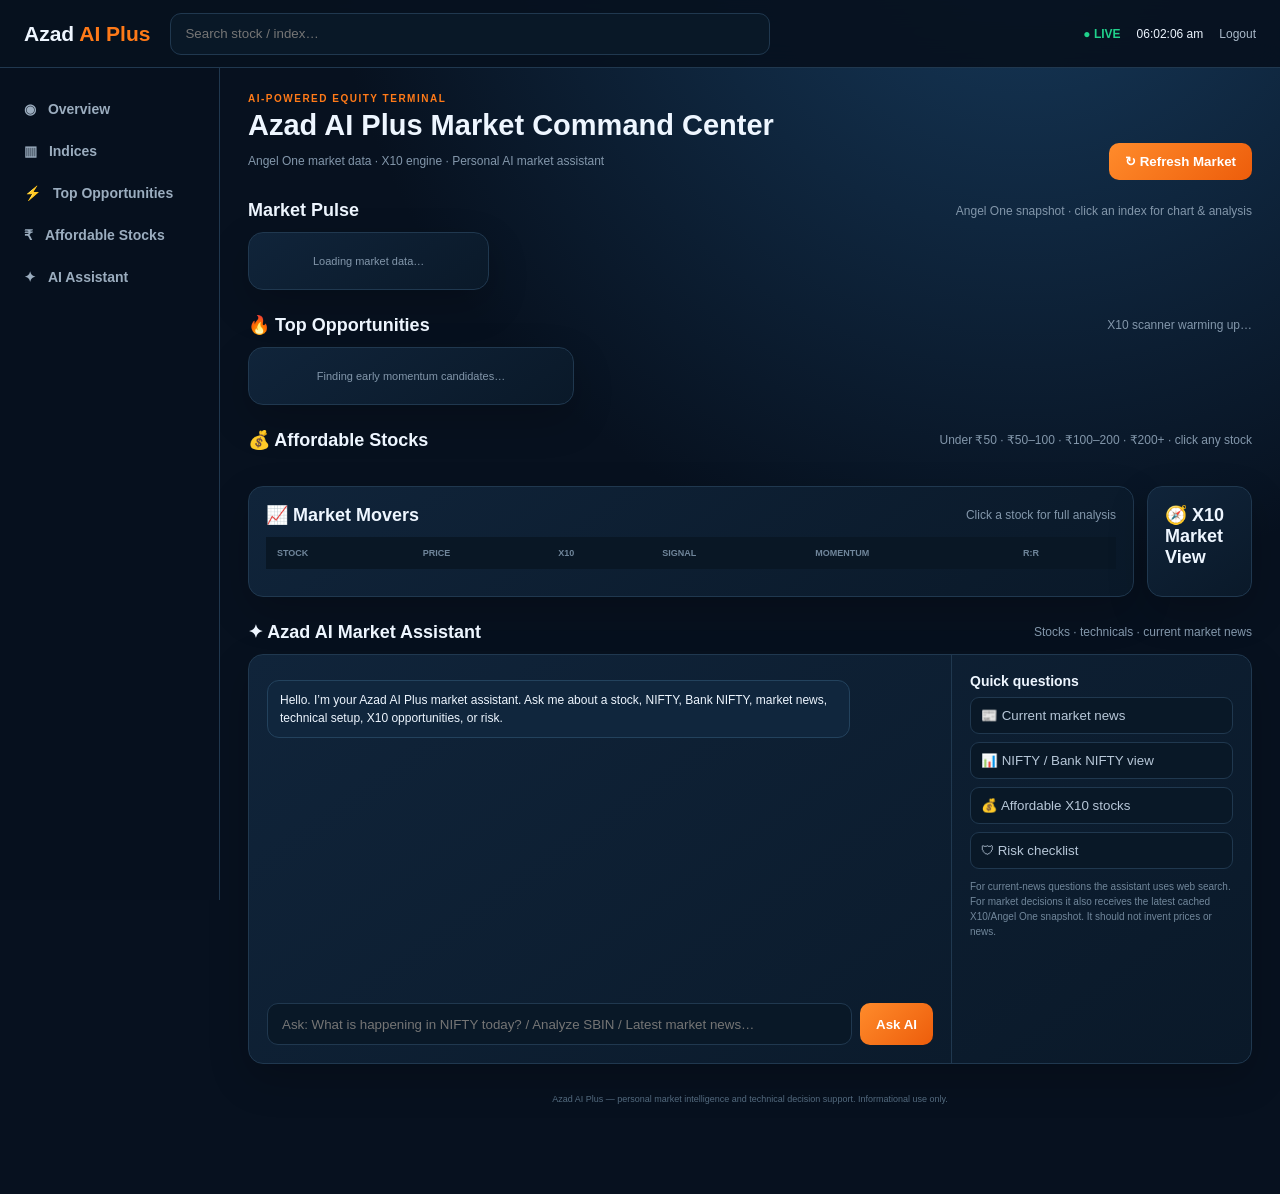
==== commit 004f5fd4: "Pass index freshness metadata to dashboard" ====
--- a/templates/index.html
+++ b/templates/index.html
@@ -65,7 +65,7 @@
 async function askAI(){const input=document.getElementById('question');const q=input.value.trim();if(!q)return;addMsg(q,'user');input.value='';const wait=addMsg('Thinking and checking current market information…','bot');try{const r=await fetch('/api/ai-assistant',{method:'POST',headers:{'Content-Type':'application/json'},body:JSON.stringify({message:q})});const d=await r.json();wait.remove();if(!r.ok||!d.success)throw Error(d.message||'Assistant unavailable');addMsg(d.answer,'bot')}catch(e){wait.remove();addMsg('AI Assistant: '+e.message,'bot')}}
 function addMsg(t,type){const d=document.createElement('div');d.className='msg '+type;d.textContent=t;document.getElementById('messages').appendChild(d);document.getElementById('messages').scrollTop=999999;return d}function quick(q){document.getElementById('question').value=q;askAI()}
 async function loadScan(){try{const r=await fetch('/api/scan');const d=await r.json();stocks=d.stocks||[];stocks.sort((a,b)=>(Number(b.x10_score)||0)-(Number(a.x10_score)||0));renderTop(stocks);renderSlabs(stocks);renderMovers(stocks);renderMetrics(stocks);document.getElementById('scanState').textContent=stocks.length?`${stocks.length} candidates${d.refreshing?' · refreshing':''}`:'Scanner warming up…'}catch(e){}}
-async function loadIndices(){try{const r=await fetch('/api/indices');const d=await r.json();renderIndices(d.indices||[])}catch(e){}}
+async function loadIndices(){try{const r=await fetch('/api/indices');const d=await r.json();renderIndices(d.indices||[],d)}catch(e){}}
 async function refreshAll(){await fetch('/api/scan/refresh');loadScan();loadIndices()}
 
 document.getElementById('azClose').onclick=closeModal;document.getElementById('azModal').addEventListener('click',e=>{if(e.target.id==='azModal')closeModal()});document.addEventListener('keydown',e=>{if(e.key==='Escape')closeModal()});document.querySelectorAll('.az-tab').forEach(b=>b.onclick=()=>switchTab(b.dataset.tab));document.querySelectorAll('[data-range]').forEach(b=>b.onclick=()=>setRange(b.dataset.range));document.getElementById('azZoomIn').onclick=()=>zoom(.72);document.getElementById('azZoomOut').onclick=()=>zoom(1.38);document.getElementById('azReset').onclick=resetChart;document.getElementById('azFullscreen').onclick=()=>{const el=document.getElementById('azChartWrap');if(el.requestFullscreen)el.requestFullscreen()};setInterval(()=>document.getElementById('clock').textContent=new Date().toLocaleTimeString('en-IN',{hour:'2-digit',minute:'2-digit',second:'2-digit'}),1000);loadScan();loadIndices();timer=setInterval(()=>{loadScan();loadIndices()},30000);
